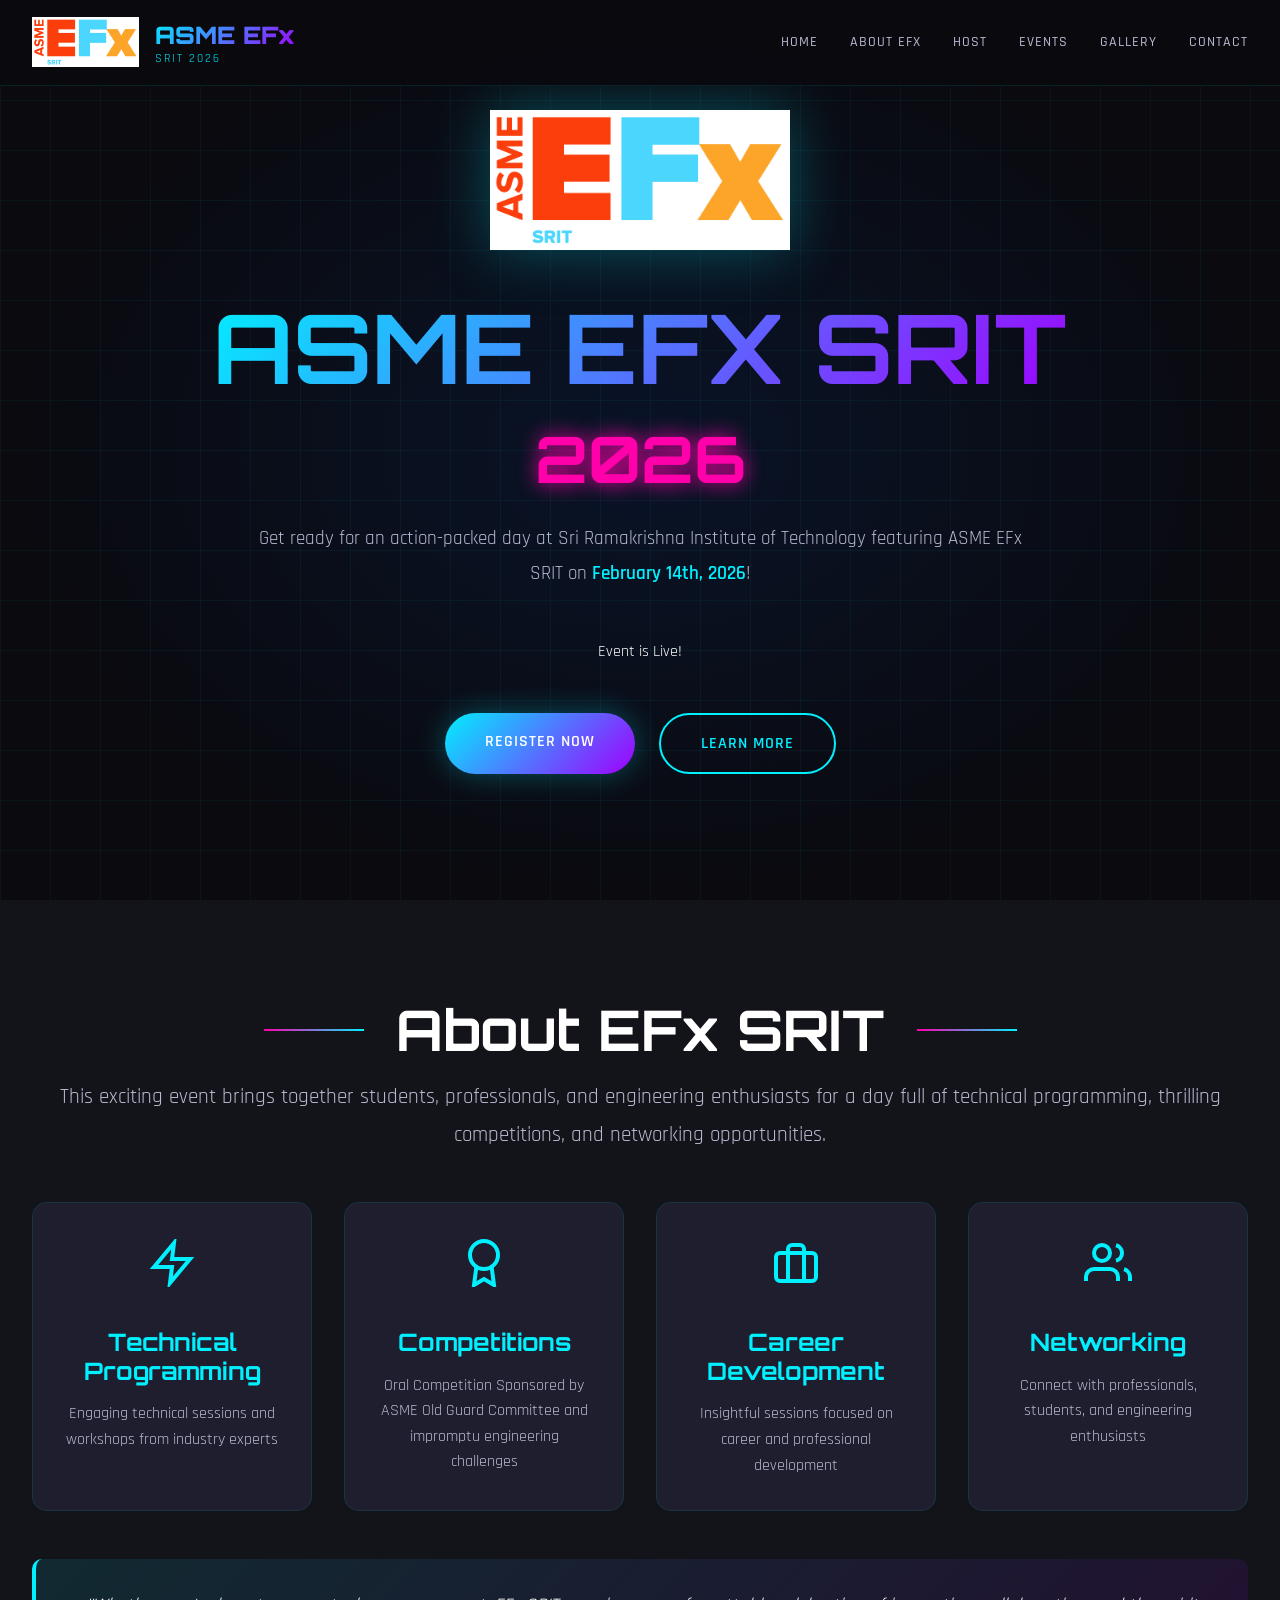
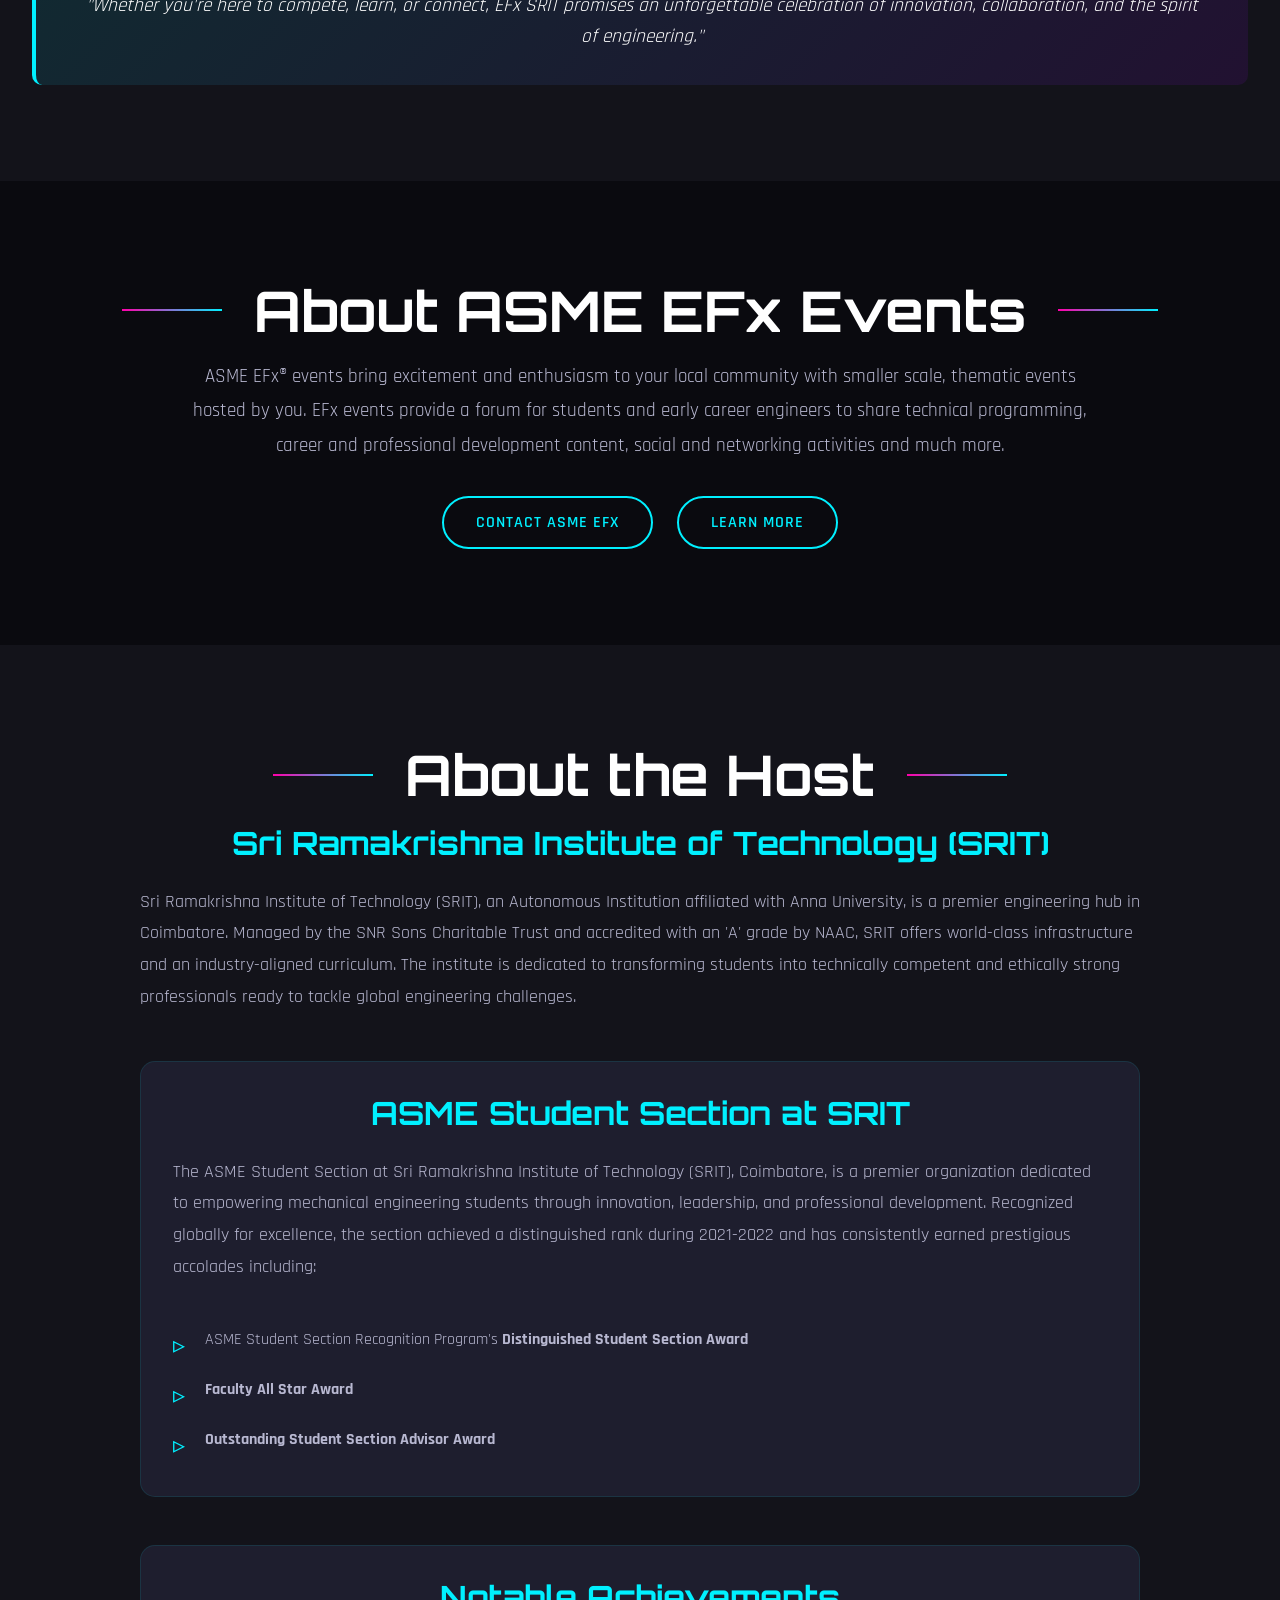
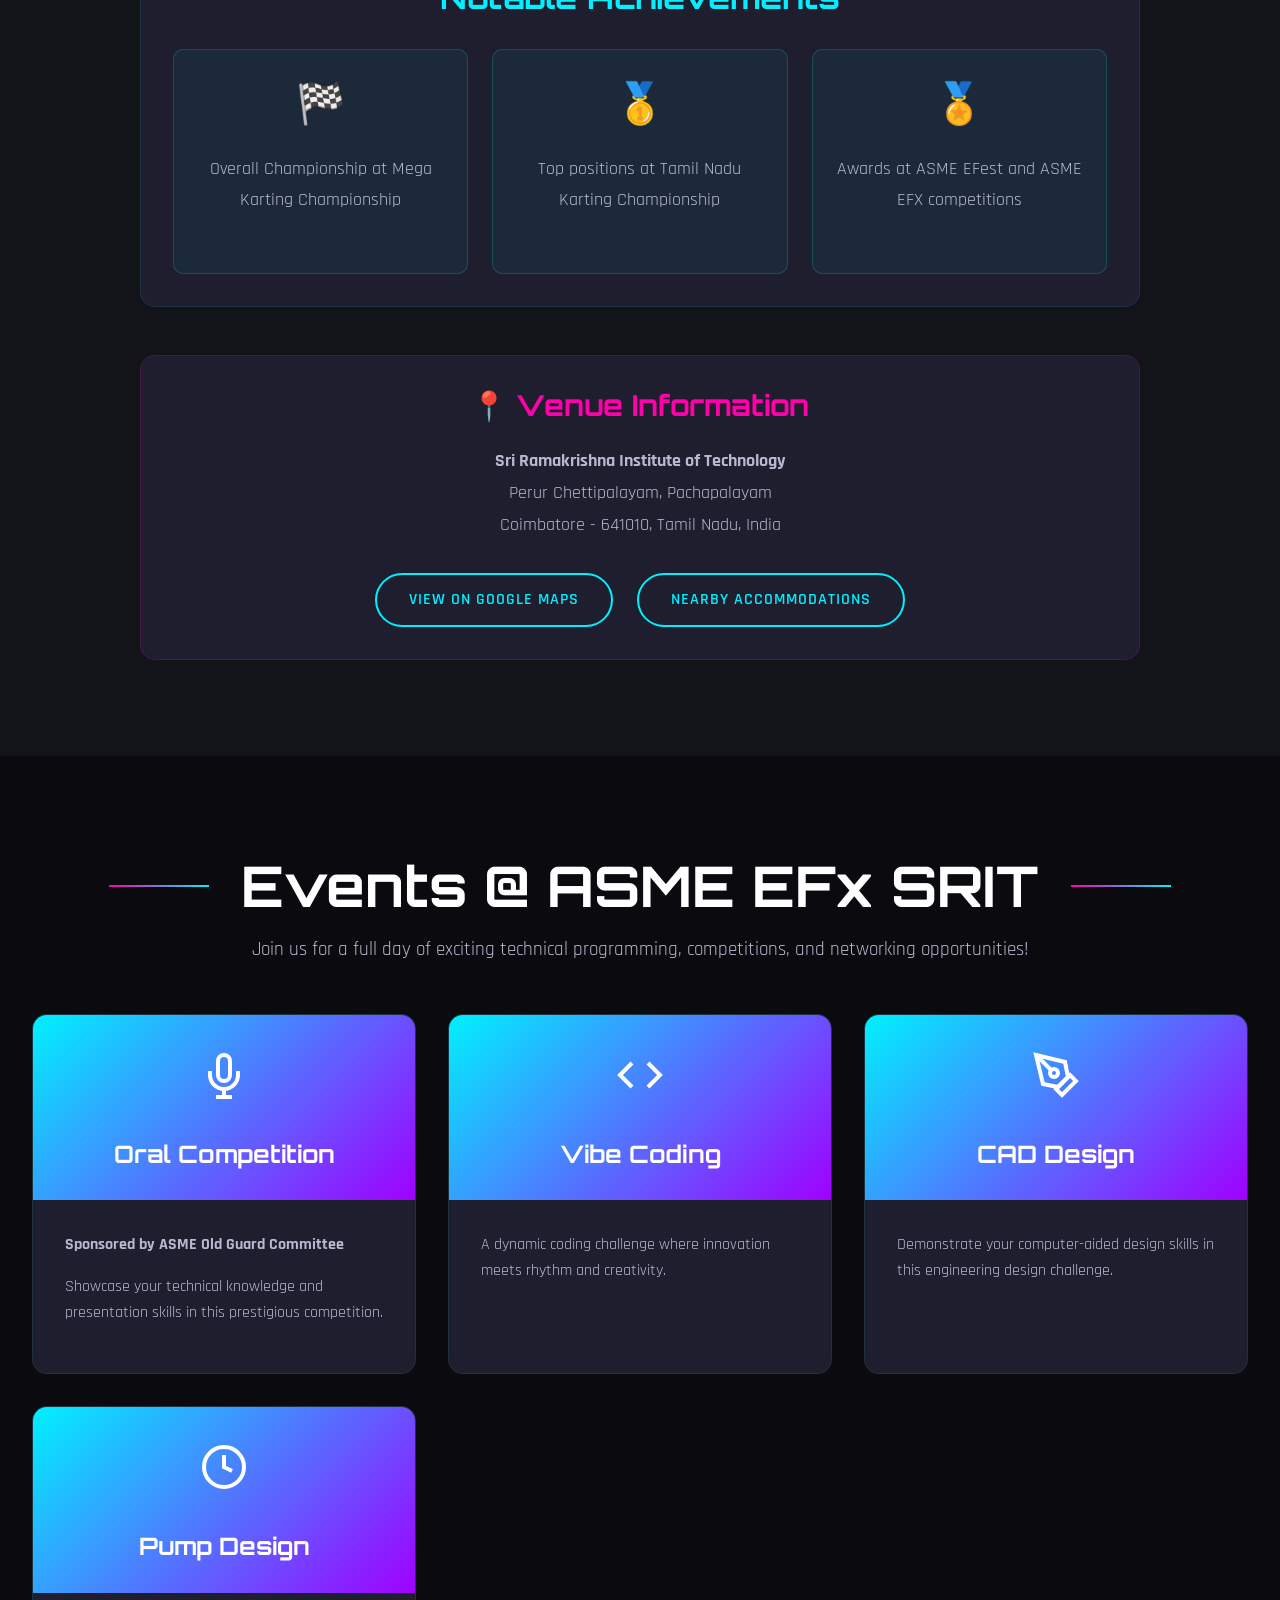
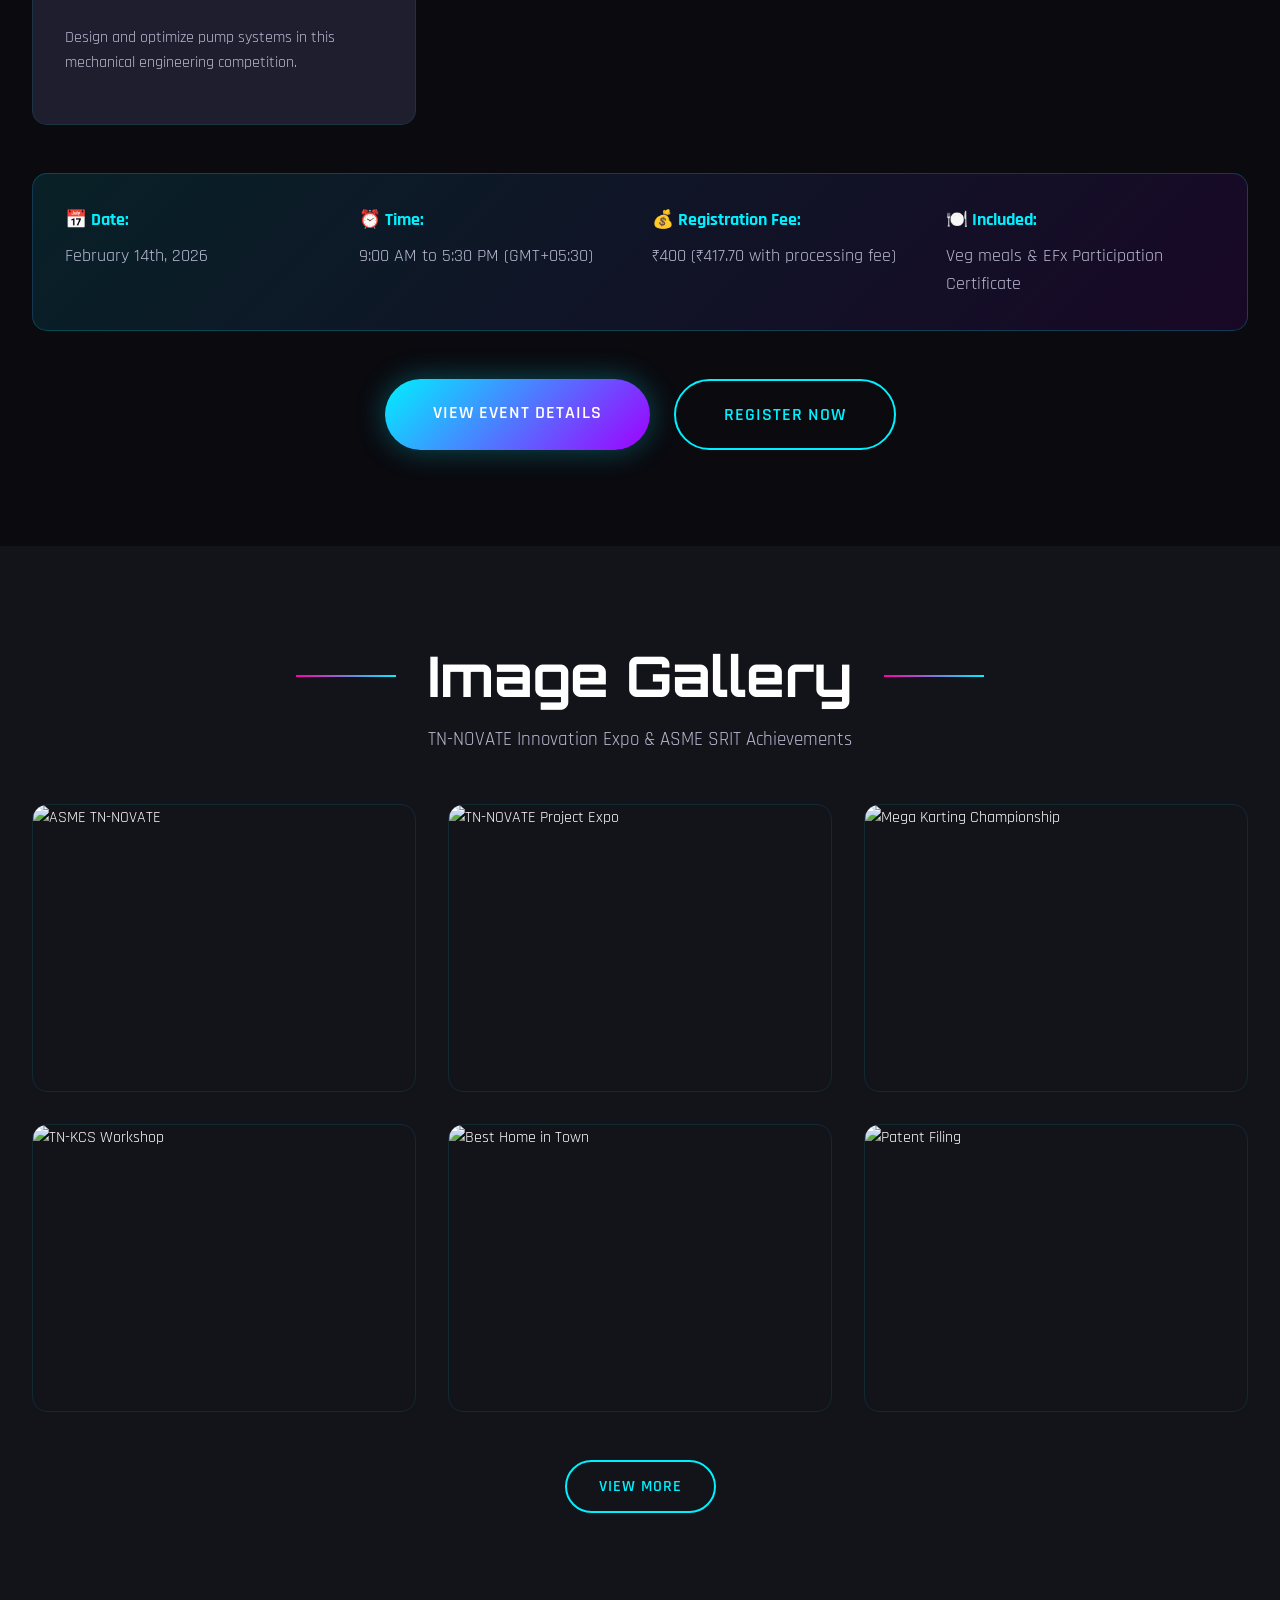
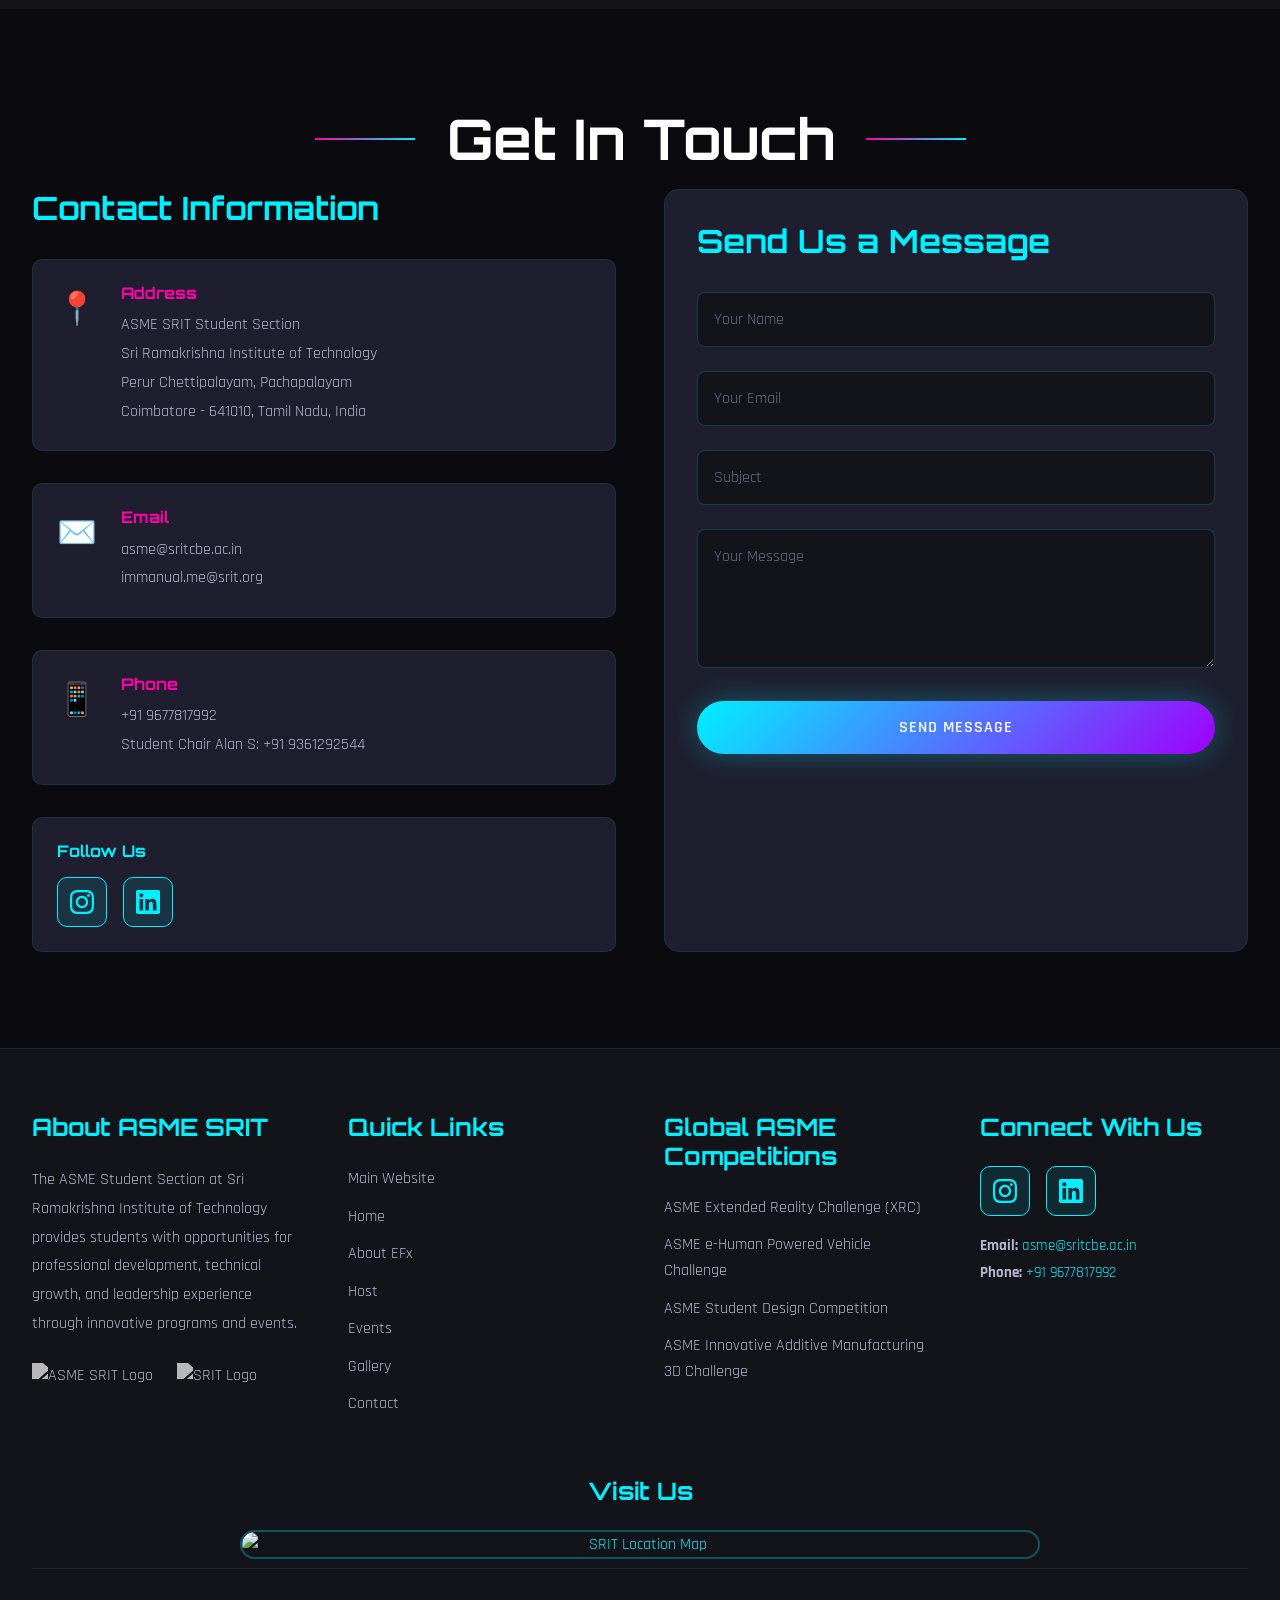
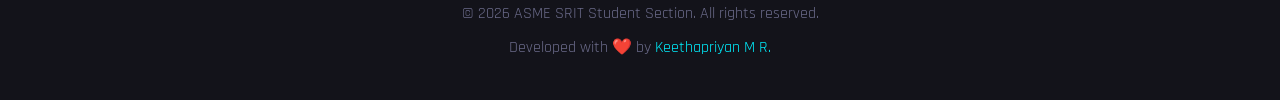
==== index.html @ 93e65607 "website for ASME EFx" ====
<!DOCTYPE html>
<html lang="en">
<head>
    <meta charset="UTF-8">
    <meta name="viewport" content="width=device-width, initial-scale=1.0">
    <title>ASME EFx SRIT 2026 | Engineering Excellence</title>
    <link rel="stylesheet" href="styles.css">
    <link rel="preconnect" href="https://fonts.googleapis.com">
    <link rel="preconnect" href="https://fonts.gstatic.com" crossorigin>
    <link href="https://fonts.googleapis.com/css2?family=Orbitron:wght@400;500;700;900&family=Rajdhani:wght@300;400;500;600;700&display=swap" rel="stylesheet">
</head>
<body>
    <!-- Navigation -->
    <nav class="navbar">
        <div class="container">
            <div class="nav-brand">
                <img src="Coloured_Artboard Cu-01.jpg" alt="ASME EFx SRIT Logo" class="nav-logo">
                <div class="nav-brand-text">
                    <span class="brand-text">ASME EFx</span>
                    <span class="brand-subtext">SRIT 2026</span>
                </div>
            </div>
            <ul class="nav-menu">
                <li><a href="#home" class="nav-link">Home</a></li>
                <li><a href="#about-efx" class="nav-link">About EFx</a></li>
                <li><a href="#about-host" class="nav-link">Host</a></li>
                <li><a href="#events" class="nav-link">Events</a></li>
                <li><a href="#gallery" class="nav-link">Gallery</a></li>
                <li><a href="#contact" class="nav-link">Contact</a></li>
            </ul>
            <div class="hamburger">
                <span></span>
                <span></span>
                <span></span>
            </div>
        </div>
    </nav>

    <!-- Hero Section -->
    <section id="home" class="hero">
        <div class="hero-grid"></div>
        <div class="container">
            <div class="hero-content">
                <div class="hero-logo">
                    <img src="Coloured_Artboard Cu-01.jpg" alt="ASME EFx SRIT Logo">
                </div>
                <h1 class="hero-title">
                    <span class="glitch" data-text="ASME EFx SRIT">ASME EFx SRIT</span>
                </h1>
                <h2 class="hero-subtitle">2026</h2>
                <p class="hero-description">
                    Get ready for an action-packed day at Sri Ramakrishna Institute of Technology featuring ASME EFx SRIT on <span class="highlight">February 14th, 2026</span>!
                </p>
                <div class="countdown" id="countdown">
                    <div class="countdown-item">
                        <span class="countdown-value" id="days">00</span>
                        <span class="countdown-label">DAYS</span>
                    </div>
                    <div class="countdown-item">
                        <span class="countdown-value" id="hours">00</span>
                        <span class="countdown-label">HRS</span>
                    </div>
                    <div class="countdown-item">
                        <span class="countdown-value" id="minutes">00</span>
                        <span class="countdown-label">MIN</span>
                    </div>
                    <div class="countdown-item">
                        <span class="countdown-value" id="seconds">00</span>
                        <span class="countdown-label">SEC</span>
                    </div>
                </div>
                <div class="hero-cta">
                    <a href="https://konfhub.com/efxsrit2026" target="_blank" class="btn btn-primary">Register Now</a>
                    <a href="#about-efx" class="btn btn-secondary">Learn More</a>
                </div>
            </div>
        </div>
    </section>

    <!-- About EFx SRIT Section -->
    <section id="about-efx" class="about-efx">
        <div class="container">
            <h2 class="section-title">
                <span class="title-line"></span>
                About EFx SRIT
                <span class="title-line"></span>
            </h2>
            <div class="about-content">
                <div class="about-text">
                    <p class="lead">
                        This exciting event brings together students, professionals, and engineering enthusiasts for a day full of technical programming, thrilling competitions, and networking opportunities.
                    </p>
                    <div class="features-grid">
                        <div class="feature-card">
                            <div class="feature-icon">
                                <svg width="48" height="48" viewBox="0 0 24 24" fill="none" stroke="currentColor" stroke-width="2">
                                    <polygon points="13 2 3 14 12 14 11 22 21 10 12 10 13 2"></polygon>
                                </svg>
                            </div>
                            <h3>Technical Programming</h3>
                            <p>Engaging technical sessions and workshops from industry experts</p>
                        </div>
                        <div class="feature-card">
                            <div class="feature-icon">
                                <svg width="48" height="48" viewBox="0 0 24 24" fill="none" stroke="currentColor" stroke-width="2">
                                    <circle cx="12" cy="8" r="7"></circle>
                                    <polyline points="8.21 13.89 7 23 12 20 17 23 15.79 13.88"></polyline>
                                </svg>
                            </div>
                            <h3>Competitions</h3>
                            <p>Oral Competition Sponsored by ASME Old Guard Committee and impromptu engineering challenges</p>
                        </div>
                        <div class="feature-card">
                            <div class="feature-icon">
                                <svg width="48" height="48" viewBox="0 0 24 24" fill="none" stroke="currentColor" stroke-width="2">
                                    <rect x="2" y="7" width="20" height="14" rx="2" ry="2"></rect>
                                    <path d="M16 21V5a2 2 0 0 0-2-2h-4a2 2 0 0 0-2 2v16"></path>
                                </svg>
                            </div>
                            <h3>Career Development</h3>
                            <p>Insightful sessions focused on career and professional development</p>
                        </div>
                        <div class="feature-card">
                            <div class="feature-icon">
                                <svg width="48" height="48" viewBox="0 0 24 24" fill="none" stroke="currentColor" stroke-width="2">
                                    <path d="M17 21v-2a4 4 0 0 0-4-4H5a4 4 0 0 0-4 4v2"></path>
                                    <circle cx="9" cy="7" r="4"></circle>
                                    <path d="M23 21v-2a4 4 0 0 0-3-3.87"></path>
                                    <path d="M16 3.13a4 4 0 0 1 0 7.75"></path>
                                </svg>
                            </div>
                            <h3>Networking</h3>
                            <p>Connect with professionals, students, and engineering enthusiasts</p>
                        </div>
                    </div>
                    <div class="about-quote">
                        <p>"Whether you're here to compete, learn, or connect, EFx SRIT promises an unforgettable celebration of innovation, collaboration, and the spirit of engineering."</p>
                    </div>
                </div>
            </div>
        </div>
    </section>

    <!-- About ASME EFx Events Section -->
    <section class="about-asme-efx">
        <div class="container">
            <h2 class="section-title">
                <span class="title-line"></span>
                About ASME EFx Events
                <span class="title-line"></span>
            </h2>
            <div class="asme-efx-content">
                <p>
                    ASME EFx® events bring excitement and enthusiasm to your local community with smaller scale, thematic events hosted by you. EFx events provide a forum for students and early career engineers to share technical programming, career and professional development content, social and networking activities and much more.
                </p>
                <div class="efx-links">
                    <a href="mailto:asmeefx@asme.org" class="btn btn-outline">Contact ASME EFx</a>
                    <a href="https://efests.asme.org/efx" target="_blank" class="btn btn-outline">Learn More</a>
                </div>
            </div>
        </div>
    </section>

    <!-- About the Host Section -->
    <section id="about-host" class="about-host">
        <div class="container">
            <h2 class="section-title">
                <span class="title-line"></span>
                About the Host
                <span class="title-line"></span>
            </h2>
            <div class="host-content">
                <div class="host-main">
                    <h3>Sri Ramakrishna Institute of Technology (SRIT)</h3>
                    <p>
                        Sri Ramakrishna Institute of Technology (SRIT), an Autonomous Institution affiliated with Anna University, is a premier engineering hub in Coimbatore. Managed by the SNR Sons Charitable Trust and accredited with an 'A' grade by NAAC, SRIT offers world-class infrastructure and an industry-aligned curriculum. The institute is dedicated to transforming students into technically competent and ethically strong professionals ready to tackle global engineering challenges.
                    </p>
                </div>
                
                <div class="host-subsection">
                    <h3>ASME Student Section at SRIT</h3>
                    <p>
                        The ASME Student Section at Sri Ramakrishna Institute of Technology (SRIT), Coimbatore, is a premier organization dedicated to empowering mechanical engineering students through innovation, leadership, and professional development. Recognized globally for excellence, the section achieved a distinguished rank during 2021-2022 and has consistently earned prestigious accolades including:
                    </p>
                    <ul class="achievement-list">
                        <li>ASME Student Section Recognition Program's <strong>Distinguished Student Section Award</strong></li>
                        <li><strong>Faculty All Star Award</strong></li>
                        <li><strong>Outstanding Student Section Advisor Award</strong></li>
                    </ul>
                </div>

                <div class="host-subsection">
                    <h3>Notable Achievements</h3>
                    <div class="achievements-grid">
                        <div class="achievement-item">
                            <span class="achievement-icon">🏁</span>
                            <p>Overall Championship at Mega Karting Championship</p>
                        </div>
                        <div class="achievement-item">
                            <span class="achievement-icon">🥇</span>
                            <p>Top positions at Tamil Nadu Karting Championship</p>
                        </div>
                        <div class="achievement-item">
                            <span class="achievement-icon">🏅</span>
                            <p>Awards at ASME EFest and ASME EFX competitions</p>
                        </div>
                    </div>
                </div>

                <div class="venue-info">
                    <h3>📍 Venue Information</h3>
                    <p class="venue-address">
                        <strong>Sri Ramakrishna Institute of Technology</strong><br>
                        Perur Chettipalayam, Pachapalayam<br>
                        Coimbatore - 641010, Tamil Nadu, India
                    </p>
                    <div class="venue-links">
                        <a href="https://maps.app.goo.gl/AkUYFy656n8J9fLr7" target="_blank" class="btn btn-outline">View on Google Maps</a>
                        <a href="https://drive.google.com/file/d/1oJS3zjxfpX5Lno0IDLBs-8ElykGMUQNR/view?usp=sharing" target="_blank" class="btn btn-outline">Nearby Accommodations</a>
                    </div>
                </div>
            </div>
        </div>
    </section>

    <!-- Events Section -->
    <section id="events" class="events">
        <div class="container">
            <h2 class="section-title">
                <span class="title-line"></span>
                Events @ ASME EFx SRIT
                <span class="title-line"></span>
            </h2>
            <p class="section-description">Join us for a full day of exciting technical programming, competitions, and networking opportunities!</p>
            
            <div class="events-grid">
                <!-- Event 1 -->
                <div class="event-card" onclick="window.location.href='event-details.html#oral-competition'">
                    <div class="event-header">
                        <div class="event-icon">
                            <svg width="48" height="48" viewBox="0 0 24 24" fill="none" stroke="currentColor" stroke-width="2">
                                <path d="M12 2a3 3 0 0 0-3 3v7a3 3 0 0 0 6 0V5a3 3 0 0 0-3-3z"></path>
                                <path d="M19 10v2a7 7 0 0 1-14 0v-2"></path>
                                <line x1="12" y1="19" x2="12" y2="23"></line>
                                <line x1="8" y1="23" x2="16" y2="23"></line>
                            </svg>
                        </div>
                        <h3>Oral Competition</h3>
                    </div>
                    <div class="event-body">
                        <p><strong>Sponsored by ASME Old Guard Committee</strong></p>
                        <p>Showcase your technical knowledge and presentation skills in this prestigious competition.</p>
                    </div>
                </div>

                <!-- Event 2 -->
                <div class="event-card" onclick="window.location.href='event-details.html#vibe-coding'">
                    <div class="event-header">
                        <div class="event-icon">
                            <svg width="48" height="48" viewBox="0 0 24 24" fill="none" stroke="currentColor" stroke-width="2">
                                <polyline points="16 18 22 12 16 6"></polyline>
                                <polyline points="8 6 2 12 8 18"></polyline>
                            </svg>
                        </div>
                        <h3>Vibe Coding</h3>
                    </div>
                    <div class="event-body">
                        <p>A dynamic coding challenge where innovation meets rhythm and creativity.</p>
                    </div>
                </div>

                <!-- Event 3 -->
                <div class="event-card" onclick="window.location.href='event-details.html#cad-design'">
                    <div class="event-header">
                        <div class="event-icon">
                            <svg width="48" height="48" viewBox="0 0 24 24" fill="none" stroke="currentColor" stroke-width="2">
                                <path d="M12 19l7-7 3 3-7 7-3-3z"></path>
                                <path d="M18 13l-1.5-7.5L2 2l3.5 14.5L13 18l5-5z"></path>
                                <path d="M2 2l7.586 7.586"></path>
                                <circle cx="11" cy="11" r="2"></circle>
                            </svg>
                        </div>
                        <h3>CAD Design</h3>
                    </div>
                    <div class="event-body">
                        <p>Demonstrate your computer-aided design skills in this engineering design challenge.</p>
                    </div>
                </div>

                <!-- Event 4 -->
                <div class="event-card" onclick="window.location.href='event-details.html#pump-design'">
                    <div class="event-header">
                        <div class="event-icon">
                            <svg width="48" height="48" viewBox="0 0 24 24" fill="none" stroke="currentColor" stroke-width="2">
                                <circle cx="12" cy="12" r="10"></circle>
                                <polyline points="12 6 12 12 16 14"></polyline>
                            </svg>
                        </div>
                        <h3>Pump Design</h3>
                    </div>
                    <div class="event-body">
                        <p>Design and optimize pump systems in this mechanical engineering competition.</p>
                    </div>
                </div>
            </div>

            <div class="event-info-box">
                <div class="info-item">
                    <strong>📅 Date:</strong> February 14th, 2026
                </div>
                <div class="info-item">
                    <strong>⏰ Time:</strong> 9:00 AM to 5:30 PM (GMT+05:30)
                </div>
                <div class="info-item">
                    <strong>💰 Registration Fee:</strong> ₹400 (₹417.70 with processing fee)
                </div>
                <div class="info-item">
                    <strong>🍽️ Included:</strong> Veg meals & EFx Participation Certificate
                </div>
            </div>

            <div class="event-cta">
                <a href="event-details.html" class="btn btn-primary btn-large">View Event Details</a>
                <a href="https://konfhub.com/efxsrit2026" target="_blank" class="btn btn-outline btn-large">Register Now</a>
            </div>
        </div>
    </section>

    <!-- Gallery Section -->
    <section id="gallery" class="gallery">
        <div class="container">
            <h2 class="section-title">
                <span class="title-line"></span>
                Image Gallery
                <span class="title-line"></span>
            </h2>
            <p class="section-description">TN-NOVATE Innovation Expo & ASME SRIT Achievements</p>
            
            <div class="gallery-grid">
                <div class="gallery-item">
                    <img src="https://www.asmesrit.org/assets/tnnovate.jpg" alt="ASME TN-NOVATE" loading="lazy">
                    <div class="gallery-overlay">
                        <div class="gallery-text">
                            <h3>ASME TN-NOVATE</h3>
                            <p>SDG Based Innovation Project Expo</p>
                        </div>
                    </div>
                </div>
                
                <div class="gallery-item">
                    <img src="https://www.asmesrit.org/assets/tnnovate1.jpg" alt="TN-NOVATE Project Expo" loading="lazy">
                    <div class="gallery-overlay">
                        <div class="gallery-text">
                            <h3>TN-NOVATE Expo</h3>
                            <p>Innovation meets Excellence</p>
                        </div>
                    </div>
                </div>
                
                <div class="gallery-item">
                    <img src="https://www.asmesrit.org/assets/achievements/kartingchamp.png" alt="Mega Karting Championship" loading="lazy">
                    <div class="gallery-overlay">
                        <div class="gallery-text">
                            <h3>Mega ATV Challenge</h3>
                            <p>Kart & ATV Championship</p>
                        </div>
                    </div>
                </div>
                
                <div class="gallery-item">
                    <img src="https://www.asmesrit.org/assets/achievements/tnkcs2feb.png" alt="TN-KCS Workshop" loading="lazy">
                    <div class="gallery-overlay">
                        <div class="gallery-text">
                            <h3>TN Karting Championship</h3>
                            <p>Kart Racing Contest</p>
                        </div>
                    </div>
                </div>
                
                <div class="gallery-item">
                    <img src="https://www.asmesrit.org/assets/achievements/2025besthome.jpeg" alt="Best Home in Town" loading="lazy">
                    <div class="gallery-overlay">
                        <div class="gallery-text">
                            <h3>Best Home in Town</h3>
                            <p>Senior Citizens Home Visit</p>
                        </div>
                    </div>
                </div>
                
                <div class="gallery-item">
                    <img src="https://www.asmesrit.org/assets/achievements/2024patentfiling.png" alt="Patent Filing" loading="lazy">
                    <div class="gallery-overlay">
                        <div class="gallery-text">
                            <h3>Patent Filing</h3>
                            <p>Awareness on Patent Filing</p>
                        </div>
                    </div>
                </div>
            </div>
            
            <div class="gallery-cta">
                <a href="https://www.asmesrit.org/index.html#gallery" target="_blank" class="btn btn-outline">View More</a>
            </div>
        </div>
    </section>

    <!-- Contact Section -->
    <section id="contact" class="contact">
        <div class="container">
            <h2 class="section-title">
                <span class="title-line"></span>
                Get In Touch
                <span class="title-line"></span>
            </h2>
            
            <div class="contact-grid">
                <div class="contact-info">
                    <h3>Contact Information</h3>
                    
                    <div class="contact-item">
                        <div class="contact-icon">📍</div>
                        <div class="contact-details">
                            <h4>Address</h4>
                            <p>ASME SRIT Student Section<br>
                            Sri Ramakrishna Institute of Technology<br>
                            Perur Chettipalayam, Pachapalayam<br>
                            Coimbatore - 641010, Tamil Nadu, India</p>
                        </div>
                    </div>
                    
                    <div class="contact-item">
                        <div class="contact-icon">✉️</div>
                        <div class="contact-details">
                            <h4>Email</h4>
                            <p><a href="mailto:asme@sritcbe.ac.in">asme@sritcbe.ac.in</a></p>
                            <p><a href="mailto:immanual.me@srit.org">immanual.me@srit.org</a></p>
                        </div>
                    </div>
                    
                    <div class="contact-item">
                        <div class="contact-icon">📱</div>
                        <div class="contact-details">
                            <h4>Phone</h4>
                            <p><a href="tel:+919677817992">+91 9677817992</a></p>
                            <p>Student Chair Alan S: <a href="tel:+919361292544">+91 9361292544</a></p>
                        </div>
                    </div>
                    
                    <div class="social-links">
                        <h4>Follow Us</h4>
                        <div class="social-icons">
                            <a href="https://www.instagram.com/asme_srit/" target="_blank" class="social-link">
                                <svg width="24" height="24" fill="currentColor" viewBox="0 0 24 24">
                                    <path d="M12 2.163c3.204 0 3.584.012 4.85.07 3.252.148 4.771 1.691 4.919 4.919.058 1.265.069 1.645.069 4.849 0 3.205-.012 3.584-.069 4.849-.149 3.225-1.664 4.771-4.919 4.919-1.266.058-1.644.07-4.85.07-3.204 0-3.584-.012-4.849-.07-3.26-.149-4.771-1.699-4.919-4.92-.058-1.265-.07-1.644-.07-4.849 0-3.204.013-3.583.07-4.849.149-3.227 1.664-4.771 4.919-4.919 1.266-.057 1.645-.069 4.849-.069zm0-2.163c-3.259 0-3.667.014-4.947.072-4.358.2-6.78 2.618-6.98 6.98-.059 1.281-.073 1.689-.073 4.948 0 3.259.014 3.668.072 4.948.2 4.358 2.618 6.78 6.98 6.98 1.281.058 1.689.072 4.948.072 3.259 0 3.668-.014 4.948-.072 4.354-.2 6.782-2.618 6.979-6.98.059-1.28.073-1.689.073-4.948 0-3.259-.014-3.667-.072-4.947-.196-4.354-2.617-6.78-6.979-6.98-1.281-.059-1.69-.073-4.949-.073zm0 5.838c-3.403 0-6.162 2.759-6.162 6.162s2.759 6.163 6.162 6.163 6.162-2.759 6.162-6.163c0-3.403-2.759-6.162-6.162-6.162zm0 10.162c-2.209 0-4-1.79-4-4 0-2.209 1.791-4 4-4s4 1.791 4 4c0 2.21-1.791 4-4 4zm6.406-11.845c-.796 0-1.441.645-1.441 1.44s.645 1.44 1.441 1.44c.795 0 1.439-.645 1.439-1.44s-.644-1.44-1.439-1.44z"/>
                                </svg>
                            </a>
                            <a href="https://www.linkedin.com/company/asme-srit/" target="_blank" class="social-link">
                                <svg width="24" height="24" fill="currentColor" viewBox="0 0 24 24">
                                    <path d="M20.447 20.452h-3.554v-5.569c0-1.328-.027-3.037-1.852-3.037-1.853 0-2.136 1.445-2.136 2.939v5.667H9.351V9h3.414v1.561h.046c.477-.9 1.637-1.85 3.37-1.85 3.601 0 4.267 2.37 4.267 5.455v6.286zM5.337 7.433c-1.144 0-2.063-.926-2.063-2.065 0-1.138.92-2.063 2.063-2.063 1.14 0 2.064.925 2.064 2.063 0 1.139-.925 2.065-2.064 2.065zm1.782 13.019H3.555V9h3.564v11.452zM22.225 0H1.771C.792 0 0 .774 0 1.729v20.542C0 23.227.792 24 1.771 24h20.451C23.2 24 24 23.227 24 22.271V1.729C24 .774 23.2 0 22.222 0h.003z"/>
                                </svg>
                            </a>
                        </div>
                    </div>
                </div>
                
                <div class="contact-form">
                    <h3>Send Us a Message</h3>
                    <form id="contactForm">
                        <div class="form-group">
                            <input type="text" name="name" placeholder="Your Name" required>
                        </div>
                        <div class="form-group">
                            <input type="email" name="email" placeholder="Your Email" required>
                        </div>
                        <div class="form-group">
                            <input type="text" name="subject" placeholder="Subject" required>
                        </div>
                        <div class="form-group">
                            <textarea name="message" rows="5" placeholder="Your Message" required></textarea>
                        </div>
                        <button type="submit" class="btn btn-primary">Send Message</button>
                    </form>
                </div>
            </div>
        </div>
    </section>

    <!-- Footer -->
    <footer class="footer">
        <div class="container">
            <div class="footer-grid">
                <div class="footer-col">
                    <h3>About ASME SRIT</h3>
                    <p>The ASME Student Section at Sri Ramakrishna Institute of Technology provides students with opportunities for professional development, technical growth, and leadership experience through innovative programs and events.</p>
                    <div class="footer-logos">
                        <img src="https://www.asmesrit.org/assets/asme-srit.png" alt="ASME SRIT Logo" class="footer-logo">
                        <img src="https://www.asmesrit.org/assets/SRIT%20-%20New%20Logo%20File.png" alt="SRIT Logo" class="footer-logo">
                    </div>
                </div>
                
                <div class="footer-col">
                    <h3>Quick Links</h3>
                    <ul class="footer-links">
                        <li><a href="https://www.asmesrit.org/index.html">Main Website</a></li>
                        <li><a href="#home">Home</a></li>
                        <li><a href="#about-efx">About EFx</a></li>
                        <li><a href="#about-host">Host</a></li>
                        <li><a href="#events">Events</a></li>
                        <li><a href="#gallery">Gallery</a></li>
                        <li><a href="#contact">Contact</a></li>
                    </ul>
                </div>
                
                <div class="footer-col">
                    <h3>Global ASME Competitions</h3>
                    <ul class="footer-links">
                        <li><a href="https://efests.asme.org/competitions/asme-extended-reality-challenge">ASME Extended Reality Challenge (XRC)</a></li>
                        <li><a href="https://efests.asme.org/competitions/human-powered-vehicle-challenge-(hpvc)">ASME e-Human Powered Vehicle Challenge</a></li>
                        <li><a href="https://efests.asme.org/competitions/student-design-competition-(sdc)">ASME Student Design Competition</a></li>
                        <li><a href="https://efests.asme.org/competitions/asme-innovative-additive-manufacturing-3d-challeng">ASME Innovative Additive Manufacturing 3D Challenge</a></li>
                    </ul>
                </div>
                
                <div class="footer-col">
                    <h3>Connect With Us</h3>
                    <div class="footer-social">
                        <a href="https://www.instagram.com/asme_srit/" target="_blank" class="social-link">
                            <svg width="24" height="24" fill="currentColor" viewBox="0 0 24 24">
                                <path d="M12 2.163c3.204 0 3.584.012 4.85.07 3.252.148 4.771 1.691 4.919 4.919.058 1.265.069 1.645.069 4.849 0 3.205-.012 3.584-.069 4.849-.149 3.225-1.664 4.771-4.919 4.919-1.266.058-1.644.07-4.85.07-3.204 0-3.584-.012-4.849-.07-3.26-.149-4.771-1.699-4.919-4.92-.058-1.265-.07-1.644-.07-4.849 0-3.204.013-3.583.07-4.849.149-3.227 1.664-4.771 4.919-4.919 1.266-.057 1.645-.069 4.849-.069zm0-2.163c-3.259 0-3.667.014-4.947.072-4.358.2-6.78 2.618-6.98 6.98-.059 1.281-.073 1.689-.073 4.948 0 3.259.014 3.668.072 4.948.2 4.358 2.618 6.78 6.98 6.98 1.281.058 1.689.072 4.948.072 3.259 0 3.668-.014 4.948-.072 4.354-.2 6.782-2.618 6.979-6.98.059-1.28.073-1.689.073-4.948 0-3.259-.014-3.667-.072-4.947-.196-4.354-2.617-6.78-6.979-6.98-1.281-.059-1.69-.073-4.949-.073zm0 5.838c-3.403 0-6.162 2.759-6.162 6.162s2.759 6.163 6.162 6.163 6.162-2.759 6.162-6.163c0-3.403-2.759-6.162-6.162-6.162zm0 10.162c-2.209 0-4-1.79-4-4 0-2.209 1.791-4 4-4s4 1.791 4 4c0 2.21-1.791 4-4 4zm6.406-11.845c-.796 0-1.441.645-1.441 1.44s.645 1.44 1.441 1.44c.795 0 1.439-.645 1.439-1.44s-.644-1.44-1.439-1.44z"/>
                            </svg>
                        </a>
                        <a href="https://www.linkedin.com/company/asme-srit/" target="_blank" class="social-link">
                            <svg width="24" height="24" fill="currentColor" viewBox="0 0 24 24">
                                <path d="M20.447 20.452h-3.554v-5.569c0-1.328-.027-3.037-1.852-3.037-1.853 0-2.136 1.445-2.136 2.939v5.667H9.351V9h3.414v1.561h.046c.477-.9 1.637-1.85 3.37-1.85 3.601 0 4.267 2.37 4.267 5.455v6.286zM5.337 7.433c-1.144 0-2.063-.926-2.063-2.065 0-1.138.92-2.063 2.063-2.063 1.14 0 2.064.925 2.064 2.063 0 1.139-.925 2.065-2.064 2.065zm1.782 13.019H3.555V9h3.564v11.452zM22.225 0H1.771C.792 0 0 .774 0 1.729v20.542C0 23.227.792 24 1.771 24h20.451C23.2 24 24 23.227 24 22.271V1.729C24 .774 23.2 0 22.222 0h.003z"/>
                            </svg>
                        </a>
                    </div>
                    <p class="footer-contact-info">
                        <strong>Email:</strong> <a href="mailto:asme@sritcbe.ac.in">asme@sritcbe.ac.in</a><br>
                        <strong>Phone:</strong> <a href="tel:+919677817992">+91 9677817992</a>
                    </p>
                </div>
            </div>
            
            <div class="footer-map">
                <h3>Visit Us</h3>
                <a href="https://maps.app.goo.gl/AkUYFy656n8J9fLr7" target="_blank" class="map-link">
                    <img src="map.jpg" alt="SRIT Location Map" class="footer-map-image">
                    <div class="map-overlay">
                        <span>📍 Click to Open in Google Maps</span>
                    </div>
                </a>
            </div>
            
            <div class="footer-bottom">
                <p>&copy; 2026 ASME SRIT Student Section. All rights reserved.</p>
                <p>Developed with ❤️ by <a href="https://www.linkedin.com/in/keethapriyan2007/" target="_blank">Keethapriyan M R.</a></p>
            </div>
        </div>
    </footer>

    <script src="script.js"></script>
</body>
</html>
---- styles.css ----
/* ========================================
   ASME EFx SRIT 2026 - Dark Mode Styles
   High-Tech Design with Neon Accents
   ======================================== */

/* CSS Variables */
:root {
    /* Dark Mode Colors */
    --bg-primary: #0a0a0f;
    --bg-secondary: #13131a;
    --bg-tertiary: #1a1a24;
    --bg-card: #1e1e2e;
    
    /* Neon Accent Colors */
    --neon-cyan: #00f0ff;
    --neon-magenta: #ff00aa;
    --neon-purple: #a000ff;
    --neon-blue: #0066ff;
    --neon-green: #00ff88;
    
    /* Text Colors */
    --text-primary: #ffffff;
    --text-secondary: #b8b8d1;
    --text-muted: #6b6b8a;
    
    /* Gradient */
    --gradient-primary: linear-gradient(135deg, var(--neon-cyan) 0%, var(--neon-purple) 100%);
    --gradient-accent: linear-gradient(90deg, var(--neon-magenta), var(--neon-cyan));
    
    /* Spacing */
    --spacing-xs: 0.5rem;
    --spacing-sm: 1rem;
    --spacing-md: 2rem;
    --spacing-lg: 4rem;
    --spacing-xl: 6rem;
    
    /* Typography */
    --font-primary: 'Rajdhani', sans-serif;
    --font-heading: 'Orbitron', sans-serif;
    
    /* Transitions */
    --transition-fast: 0.2s ease;
    --transition-base: 0.3s ease;
    --transition-slow: 0.5s ease;
}

/* Reset & Base Styles */
* {
    margin: 0;
    padding: 0;
    box-sizing: border-box;
}

html {
    scroll-behavior: smooth;
}

body {
    font-family: var(--font-primary);
    background-color: var(--bg-primary);
    color: var(--text-primary);
    line-height: 1.6;
    overflow-x: hidden;
}

.container {
    max-width: 1400px;
    margin: 0 auto;
    padding: 0 2rem;
}

/* Typography */
h1, h2, h3, h4, h5, h6 {
    font-family: var(--font-heading);
    font-weight: 700;
    line-height: 1.2;
}

a {
    color: var(--neon-cyan);
    text-decoration: none;
    transition: var(--transition-base);
}

a:hover {
    color: var(--neon-magenta);
}

/* ========================================
   NAVIGATION
   ======================================== */
.navbar {
    position: fixed;
    top: 0;
    width: 100%;
    background: rgba(10, 10, 15, 0.95);
    backdrop-filter: blur(10px);
    border-bottom: 1px solid rgba(0, 240, 255, 0.1);
    z-index: 1000;
    padding: 1rem 0;
}

.navbar .container {
    display: flex;
    justify-content: space-between;
    align-items: center;
}

.nav-brand {
    display: flex;
    align-items: center;
    gap: 1rem;
}

.nav-logo {
    height: 50px;
    width: auto;
    object-fit: contain;
}

.nav-brand-text {
    display: flex;
    flex-direction: column;
}

.brand-text {
    font-family: var(--font-heading);
    font-size: 1.5rem;
    font-weight: 900;
    background: var(--gradient-primary);
    -webkit-background-clip: text;
    -webkit-text-fill-color: transparent;
    background-clip: text;
}

.brand-subtext {
    font-size: 0.75rem;
    color: var(--neon-cyan);
    letter-spacing: 2px;
    margin-top: -5px;
}

.nav-menu {
    display: flex;
    list-style: none;
    gap: 2rem;
}

.nav-link {
    color: var(--text-secondary);
    font-weight: 500;
    text-transform: uppercase;
    font-size: 0.9rem;
    letter-spacing: 1px;
    position: relative;
    transition: var(--transition-base);
}

.nav-link::after {
    content: '';
    position: absolute;
    bottom: -5px;
    left: 0;
    width: 0;
    height: 2px;
    background: var(--gradient-accent);
    transition: var(--transition-base);
}

.nav-link:hover {
    color: var(--neon-cyan);
}

.nav-link:hover::after {
    width: 100%;
}

.hamburger {
    display: none;
    flex-direction: column;
    gap: 5px;
    cursor: pointer;
}

.hamburger span {
    width: 25px;
    height: 3px;
    background: var(--neon-cyan);
    transition: var(--transition-base);
}

/* ========================================
   HERO SECTION
   ======================================== */
.hero {
    min-height: 100vh;
    display: flex;
    align-items: center;
    justify-content: center;
    position: relative;
    overflow: hidden;
    background: radial-gradient(ellipse at center, rgba(0, 102, 255, 0.1) 0%, var(--bg-primary) 70%);
    padding-top: 80px;
}

.hero-grid {
    position: absolute;
    top: 0;
    left: 0;
    width: 100%;
    height: 100%;
    background-image: 
        linear-gradient(rgba(0, 240, 255, 0.05) 1px, transparent 1px),
        linear-gradient(90deg, rgba(0, 240, 255, 0.05) 1px, transparent 1px);
    background-size: 50px 50px;
    animation: grid-move 20s linear infinite;
}

@keyframes grid-move {
    0% { transform: translateY(0); }
    100% { transform: translateY(50px); }
}

.hero-content {
    text-align: center;
    position: relative;
    z-index: 2;
}

.hero-logo {
    margin-bottom: 2rem;
    animation: float 3s ease-in-out infinite;
}

.hero-logo img {
    max-width: 300px;
    width: 100%;
    height: auto;
    filter: drop-shadow(0 0 30px rgba(0, 240, 255, 0.3));
}

@keyframes float {
    0%, 100% {
        transform: translateY(0px);
    }
    50% {
        transform: translateY(-20px);
    }
}

.hero-title {
    font-size: clamp(3rem, 8vw, 6rem);
    margin-bottom: 1rem;
    text-transform: uppercase;
}

.glitch {
    position: relative;
    background: var(--gradient-primary);
    -webkit-background-clip: text;
    -webkit-text-fill-color: transparent;
    background-clip: text;
    animation: glitch 3s infinite;
}

@keyframes glitch {
    0%, 90%, 100% {
        transform: translate(0);
    }
    92% {
        transform: translate(-2px, 2px);
    }
    94% {
        transform: translate(2px, -2px);
    }
    96% {
        transform: translate(-2px, -2px);
    }
    98% {
        transform: translate(2px, 2px);
    }
}

.hero-subtitle {
    font-size: clamp(2rem, 5vw, 4rem);
    color: var(--neon-magenta);
    text-shadow: 0 0 20px var(--neon-magenta);
    margin-bottom: 1.5rem;
}

.hero-description {
    font-size: 1.2rem;
    color: var(--text-secondary);
    max-width: 800px;
    margin: 0 auto 3rem;
    line-height: 1.8;
}

.highlight {
    color: var(--neon-cyan);
    font-weight: 600;
}

/* Countdown */
.countdown {
    display: flex;
    justify-content: center;
    gap: 2rem;
    margin-bottom: 3rem;
}

.countdown-item {
    display: flex;
    flex-direction: column;
    align-items: center;
    background: var(--bg-card);
    padding: 1.5rem 2rem;
    border-radius: 10px;
    border: 1px solid rgba(0, 240, 255, 0.2);
    box-shadow: 0 0 20px rgba(0, 240, 255, 0.1);
    min-width: 120px;
}

.countdown-value {
    font-size: 3rem;
    font-weight: 900;
    background: var(--gradient-primary);
    -webkit-background-clip: text;
    -webkit-text-fill-color: transparent;
    background-clip: text;
    font-family: var(--font-heading);
    min-width: 80px;
    text-align: center;
}

.countdown-label {
    font-size: 0.9rem;
    color: var(--text-muted);
    letter-spacing: 2px;
    margin-top: 0.5rem;
}

/* Hero CTA */
.hero-cta {
    display: flex;
    gap: 1.5rem;
    justify-content: center;
    flex-wrap: wrap;
}

/* ========================================
   BUTTONS
   ======================================== */
.btn {
    display: inline-block;
    padding: 1rem 2.5rem;
    border-radius: 50px;
    font-weight: 600;
    text-transform: uppercase;
    letter-spacing: 1px;
    cursor: pointer;
    transition: var(--transition-base);
    border: none;
    font-size: 1rem;
    font-family: var(--font-primary);
}

.btn-primary {
    background: var(--gradient-primary);
    color: var(--text-primary);
    box-shadow: 0 0 30px rgba(0, 240, 255, 0.3);
    position: relative;
    overflow: hidden;
}

.btn-primary::before {
    content: '';
    position: absolute;
    top: 0;
    left: -100%;
    width: 100%;
    height: 100%;
    background: linear-gradient(90deg, transparent, rgba(255, 255, 255, 0.2), transparent);
    transition: var(--transition-slow);
}

.btn-primary:hover::before {
    left: 100%;
}

.btn-primary:hover {
    transform: translateY(-3px);
    box-shadow: 0 0 40px rgba(0, 240, 255, 0.5);
}

.btn-secondary {
    background: transparent;
    color: var(--neon-cyan);
    border: 2px solid var(--neon-cyan);
}

.btn-secondary:hover {
    background: rgba(0, 240, 255, 0.1);
    transform: translateY(-3px);
    box-shadow: 0 0 20px rgba(0, 240, 255, 0.3);
}

.btn-outline {
    background: transparent;
    color: var(--neon-cyan);
    border: 2px solid var(--neon-cyan);
    padding: 0.75rem 2rem;
}

.btn-outline:hover {
    background: rgba(0, 240, 255, 0.1);
    transform: translateY(-2px);
}

.btn-large {
    padding: 1.2rem 3rem;
    font-size: 1.1rem;
}

/* ========================================
   SECTION STYLES
   ======================================== */
section {
    padding: var(--spacing-xl) 0;
    position: relative;
}

.section-title {
    font-size: clamp(2.5rem, 5vw, 3.5rem);
    text-align: center;
    margin-bottom: 1rem;
    color: var(--text-primary);
    display: flex;
    align-items: center;
    justify-content: center;
    gap: 2rem;
}

.title-line {
    width: 100px;
    height: 2px;
    background: var(--gradient-accent);
}

.section-description {
    text-align: center;
    font-size: 1.2rem;
    color: var(--text-secondary);
    max-width: 800px;
    margin: 0 auto 3rem;
}

/* ========================================
   ABOUT EFX SECTION
   ======================================== */
.about-efx {
    background: var(--bg-secondary);
}

.about-text .lead {
    font-size: 1.3rem;
    color: var(--text-secondary);
    text-align: center;
    margin-bottom: 3rem;
    line-height: 1.8;
}

.features-grid {
    display: grid;
    grid-template-columns: repeat(auto-fit, minmax(280px, 1fr));
    gap: 2rem;
    margin-bottom: 3rem;
}

.feature-card {
    background: var(--bg-card);
    padding: 2rem;
    border-radius: 15px;
    border: 1px solid rgba(0, 240, 255, 0.1);
    transition: var(--transition-base);
    text-align: center;
}

.feature-card:hover {
    border-color: var(--neon-cyan);
    transform: translateY(-5px);
    box-shadow: 0 10px 30px rgba(0, 240, 255, 0.2);
}

.feature-icon {
    font-size: 3rem;
    margin-bottom: 1rem;
    color: var(--neon-cyan);
}

.feature-icon svg {
    color: var(--neon-cyan);
}

.feature-card h3 {
    font-size: 1.5rem;
    margin-bottom: 1rem;
    color: var(--neon-cyan);
}

.feature-card p {
    color: var(--text-secondary);
    line-height: 1.6;
}

.about-quote {
    background: linear-gradient(135deg, rgba(0, 240, 255, 0.1), rgba(160, 0, 255, 0.1));
    padding: 2rem 3rem;
    border-left: 4px solid var(--neon-cyan);
    border-radius: 10px;
    margin-top: 3rem;
}

.about-quote p {
    font-size: 1.2rem;
    font-style: italic;
    color: var(--text-primary);
    text-align: center;
}

/* ========================================
   ABOUT ASME EFX EVENTS
   ======================================== */
.about-asme-efx {
    background: var(--bg-primary);
}

.asme-efx-content {
    max-width: 900px;
    margin: 0 auto;
    text-align: center;
}

.asme-efx-content p {
    font-size: 1.2rem;
    color: var(--text-secondary);
    line-height: 1.8;
    margin-bottom: 2rem;
}

.efx-links {
    display: flex;
    gap: 1.5rem;
    justify-content: center;
    flex-wrap: wrap;
}

/* ========================================
   ABOUT HOST SECTION
   ======================================== */
.about-host {
    background: var(--bg-secondary);
}

.host-content {
    max-width: 1000px;
    margin: 0 auto;
}

.host-main h3,
.host-subsection h3 {
    font-size: 2rem;
    color: var(--neon-cyan);
    margin-bottom: 1.5rem;
    text-align: center;
}

.host-main p,
.host-subsection p {
    font-size: 1.1rem;
    color: var(--text-secondary);
    line-height: 1.8;
    margin-bottom: 2rem;
}

.host-subsection {
    margin-top: 3rem;
    padding: 2rem;
    background: var(--bg-card);
    border-radius: 15px;
    border: 1px solid rgba(0, 240, 255, 0.1);
}

.achievement-list {
    list-style: none;
    margin-top: 1.5rem;
}

.achievement-list li {
    padding: 0.75rem 0;
    padding-left: 2rem;
    position: relative;
    color: var(--text-secondary);
}

.achievement-list li::before {
    content: '▹';
    position: absolute;
    left: 0;
    color: var(--neon-cyan);
    font-size: 1.5rem;
}

.achievements-grid {
    display: grid;
    grid-template-columns: repeat(auto-fit, minmax(250px, 1fr));
    gap: 1.5rem;
    margin-top: 2rem;
}

.achievement-item {
    background: rgba(0, 240, 255, 0.05);
    padding: 1.5rem;
    border-radius: 10px;
    border: 1px solid rgba(0, 240, 255, 0.2);
    text-align: center;
}

.achievement-icon {
    font-size: 2.5rem;
    display: block;
    margin-bottom: 1rem;
}

.venue-info {
    margin-top: 3rem;
    padding: 2rem;
    background: var(--bg-card);
    border-radius: 15px;
    border: 1px solid rgba(255, 0, 170, 0.2);
}

.venue-info h3 {
    font-size: 1.8rem;
    color: var(--neon-magenta);
    margin-bottom: 1.5rem;
    text-align: center;
}

.venue-address {
    font-size: 1.1rem;
    color: var(--text-secondary);
    line-height: 1.8;
    text-align: center;
    margin-bottom: 2rem;
}

.venue-links {
    display: flex;
    gap: 1.5rem;
    justify-content: center;
    flex-wrap: wrap;
}

/* ========================================
   EVENTS SECTION
   ======================================== */
.events {
    background: var(--bg-primary);
}

.events-grid {
    display: grid;
    grid-template-columns: repeat(auto-fit, minmax(300px, 1fr));
    gap: 2rem;
    margin-bottom: 3rem;
}

.event-card {
    background: var(--bg-card);
    border-radius: 15px;
    overflow: hidden;
    border: 1px solid rgba(0, 240, 255, 0.1);
    transition: var(--transition-base);
    cursor: pointer;
}

.event-card:hover {
    transform: translateY(-5px);
    border-color: var(--neon-cyan);
    box-shadow: 0 10px 40px rgba(0, 240, 255, 0.2);
}

.event-header {
    background: var(--gradient-primary);
    padding: 2rem;
    text-align: center;
}

.event-icon {
    font-size: 3rem;
    margin-bottom: 1rem;
    color: var(--text-primary);
}

.event-icon svg {
    color: var(--text-primary);
}

.event-header h3 {
    font-size: 1.5rem;
    color: var(--text-primary);
}

.event-body {
    padding: 2rem;
}

.event-body p {
    color: var(--text-secondary);
    margin-bottom: 1rem;
    line-height: 1.6;
}

.event-highlights {
    list-style: none;
    margin-top: 1.5rem;
}

.event-highlights li {
    padding: 0.5rem 0;
    padding-left: 1.5rem;
    position: relative;
    color: var(--text-secondary);
}

.event-highlights li::before {
    content: '▹';
    position: absolute;
    left: 0;
    color: var(--neon-cyan);
    font-size: 1.2rem;
}

.event-info-box {
    background: linear-gradient(135deg, rgba(0, 240, 255, 0.1), rgba(160, 0, 255, 0.1));
    padding: 2rem;
    border-radius: 15px;
    border: 1px solid rgba(0, 240, 255, 0.2);
    display: grid;
    grid-template-columns: repeat(auto-fit, minmax(250px, 1fr));
    gap: 1.5rem;
    margin-bottom: 3rem;
}

.info-item {
    color: var(--text-secondary);
    font-size: 1.1rem;
}

.info-item strong {
    color: var(--neon-cyan);
    display: block;
    margin-bottom: 0.5rem;
}

.event-cta {
    display: flex;
    gap: 1.5rem;
    justify-content: center;
    flex-wrap: wrap;
}

/* ========================================
   GALLERY SECTION
   ======================================== */
.gallery {
    background: var(--bg-secondary);
}

.gallery-grid {
    display: grid;
    grid-template-columns: repeat(3, 1fr);
    gap: 2rem;
    margin-bottom: 3rem;
}

.gallery-item {
    position: relative;
    border-radius: 15px;
    overflow: hidden;
    aspect-ratio: 4/3;
    cursor: pointer;
    border: 1px solid rgba(0, 240, 255, 0.1);
}

.gallery-item img {
    width: 100%;
    height: 100%;
    object-fit: cover;
    transition: var(--transition-slow);
}

.gallery-overlay {
    position: absolute;
    top: 0;
    left: 0;
    width: 100%;
    height: 100%;
    background: linear-gradient(to top, rgba(0, 0, 0, 0.9), transparent);
    display: flex;
    align-items: flex-end;
    opacity: 0;
    transition: var(--transition-base);
}

.gallery-item:hover .gallery-overlay {
    opacity: 1;
}

.gallery-item:hover img {
    transform: scale(1.1);
}

.gallery-text {
    padding: 2rem;
    width: 100%;
}

.gallery-text h3 {
    font-size: 1.3rem;
    color: var(--neon-cyan);
    margin-bottom: 0.5rem;
}

.gallery-text p {
    color: var(--text-secondary);
}

.gallery-cta {
    text-align: center;
}

/* ========================================
   CONTACT SECTION
   ======================================== */
.contact {
    background: var(--bg-primary);
}

.contact-grid {
    display: grid;
    grid-template-columns: repeat(auto-fit, minmax(400px, 1fr));
    gap: 3rem;
}

.contact-info h3,
.contact-form h3 {
    font-size: 2rem;
    color: var(--neon-cyan);
    margin-bottom: 2rem;
}

.contact-item {
    display: flex;
    gap: 1.5rem;
    margin-bottom: 2rem;
    padding: 1.5rem;
    background: var(--bg-card);
    border-radius: 10px;
    border: 1px solid rgba(0, 240, 255, 0.1);
}

.contact-icon {
    font-size: 2rem;
}

.contact-details h4 {
    color: var(--neon-magenta);
    margin-bottom: 0.5rem;
}

.contact-details p,
.contact-details a {
    color: var(--text-secondary);
    line-height: 1.8;
}

.contact-details a:hover {
    color: var(--neon-cyan);
}

.social-links {
    margin-top: 2rem;
    padding: 1.5rem;
    background: var(--bg-card);
    border-radius: 10px;
    border: 1px solid rgba(0, 240, 255, 0.1);
}

.social-links h4 {
    color: var(--neon-cyan);
    margin-bottom: 1rem;
}

.social-icons {
    display: flex;
    gap: 1rem;
}

.social-link {
    display: flex;
    align-items: center;
    justify-content: center;
    width: 50px;
    height: 50px;
    border-radius: 10px;
    background: rgba(0, 240, 255, 0.1);
    border: 1px solid var(--neon-cyan);
    transition: var(--transition-base);
}

.social-link:hover {
    background: var(--neon-cyan);
    transform: translateY(-3px);
    box-shadow: 0 5px 20px rgba(0, 240, 255, 0.3);
}

.social-link svg {
    width: 24px;
    height: 24px;
    fill: var(--neon-cyan);
    transition: var(--transition-base);
}

.social-link:hover svg {
    fill: var(--bg-primary);
}

/* Contact Form */
.contact-form {
    background: var(--bg-card);
    padding: 2rem;
    border-radius: 15px;
    border: 1px solid rgba(0, 240, 255, 0.1);
}

.form-group {
    margin-bottom: 1.5rem;
}

.form-group input,
.form-group textarea {
    width: 100%;
    padding: 1rem;
    background: var(--bg-secondary);
    border: 1px solid rgba(0, 240, 255, 0.2);
    border-radius: 8px;
    color: var(--text-primary);
    font-family: var(--font-primary);
    font-size: 1rem;
    transition: var(--transition-base);
}

.form-group input:focus,
.form-group textarea:focus {
    outline: none;
    border-color: var(--neon-cyan);
    box-shadow: 0 0 10px rgba(0, 240, 255, 0.2);
}

.form-group input::placeholder,
.form-group textarea::placeholder {
    color: var(--text-muted);
}

.contact-form .btn-primary {
    width: 100%;
}

/* ========================================
   FOOTER
   ======================================== */
.footer {
    background: var(--bg-secondary);
    padding: var(--spacing-lg) 0 2rem;
    border-top: 1px solid rgba(0, 240, 255, 0.1);
}

.footer-grid {
    display: grid;
    grid-template-columns: repeat(auto-fit, minmax(250px, 1fr));
    gap: 3rem;
    margin-bottom: 3rem;
}

.footer-col h3 {
    font-size: 1.5rem;
    color: var(--neon-cyan);
    margin-bottom: 1.5rem;
}

.footer-col p {
    color: var(--text-secondary);
    line-height: 1.8;
    margin-bottom: 1.5rem;
}

.footer-logos {
    display: flex;
    gap: 1.5rem;
    flex-wrap: wrap;
    margin-top: 1.5rem;
}

.footer-logo {
    height: 60px;
    width: auto;
    filter: brightness(0) invert(1);
    opacity: 0.7;
    transition: var(--transition-base);
}

.footer-logo:hover {
    opacity: 1;
}

.footer-links {
    list-style: none;
}

.footer-links li {
    margin-bottom: 0.75rem;
}

.footer-links a {
    color: var(--text-secondary);
    transition: var(--transition-base);
}

.footer-links a:hover {
    color: var(--neon-cyan);
    padding-left: 5px;
}

.footer-social {
    display: flex;
    gap: 1rem;
    margin-bottom: 1rem;
}

.footer-contact-info {
    font-size: 0.95rem;
    line-height: 2;
}

.footer-map {
    margin-top: 3rem;
    text-align: center;
}

.footer-map h3 {
    font-size: 1.5rem;
    color: var(--neon-cyan);
    margin-bottom: 1.5rem;
}

.map-link {
    display: inline-block;
    position: relative;
    border-radius: 15px;
    overflow: hidden;
    border: 2px solid rgba(0, 240, 255, 0.3);
    transition: var(--transition-base);
    max-width: 800px;
    width: 100%;
}

.footer-map-image {
    width: 100%;
    height: auto;
    display: block;
    transition: var(--transition-base);
}

.map-overlay {
    position: absolute;
    top: 0;
    left: 0;
    width: 100%;
    height: 100%;
    background: rgba(0, 0, 0, 0.6);
    display: flex;
    align-items: center;
    justify-content: center;
    opacity: 0;
    transition: var(--transition-base);
}

.map-overlay span {
    color: var(--neon-cyan);
    font-size: 1.3rem;
    font-weight: 600;
    text-shadow: 0 0 10px rgba(0, 240, 255, 0.8);
}

.map-link:hover {
    border-color: var(--neon-cyan);
    box-shadow: 0 0 30px rgba(0, 240, 255, 0.4);
    transform: translateY(-5px);
}

.map-link:hover .footer-map-image {
    transform: scale(1.05);
}

.map-link:hover .map-overlay {
    opacity: 1;
}

.footer-bottom {
    text-align: center;
    padding-top: 2rem;
    border-top: 1px solid rgba(0, 240, 255, 0.1);
    color: var(--text-muted);
}

.footer-bottom p {
    margin-bottom: 0.5rem;
}

/* ========================================
   RESPONSIVE DESIGN
   ======================================== */
@media (max-width: 768px) {
    .navbar .container {
        flex-wrap: wrap;
    }
    
    .nav-logo {
        height: 40px;
    }
    
    .hero-logo img {
        max-width: 200px;
    }
    
    .nav-menu {
        display: none;
        width: 100%;
        flex-direction: column;
        gap: 0;
        margin-top: 1rem;
    }
    
    .nav-menu.active {
        display: flex;
    }
    
    .nav-link {
        padding: 1rem 0;
        border-bottom: 1px solid rgba(0, 240, 255, 0.1);
    }
    
    .hamburger {
        display: flex;
    }
    
    .countdown {
        gap: 1rem;
    }
    
    .countdown-item {
        padding: 1rem 1.5rem;
    }
    
    .countdown-value {
        font-size: 2rem;
    }
    
    .section-title {
        font-size: 2rem;
        gap: 1rem;
    }
    
    .title-line {
        width: 50px;
    }
    
    .hero-cta,
    .event-cta,
    .efx-links,
    .venue-links {
        flex-direction: column;
        align-items: center;
    }
    
    .btn {
        width: 100%;
        max-width: 300px;
        text-align: center;
    }
    
    .gallery-grid {
        grid-template-columns: repeat(2, 1fr);
        gap: 1.5rem;
    }
    
    .contact-grid {
        grid-template-columns: 1fr;
    }
    
    .footer-grid {
        grid-template-columns: 1fr;
        gap: 2rem;
    }
}

@media (max-width: 480px) {
    .container {
        padding: 0 1rem;
    }
    
    .hero-title {
        font-size: 2.5rem;
    }
    
    .hero-subtitle {
        font-size: 1.5rem;
    }
    
    .countdown {
        grid-template-columns: repeat(2, 1fr);
    }
    
    .features-grid,
    .events-grid {
        grid-template-columns: 1fr;
    }
    
    .gallery-grid {
        grid-template-columns: 1fr;
        gap: 1rem;
    }
    }
}

/* ========================================
   UTILITY CLASSES
   ======================================== */
.text-center {
    text-align: center;
}

.text-gradient {
    background: var(--gradient-primary);
    -webkit-background-clip: text;
    -webkit-text-fill-color: transparent;
    background-clip: text;
}

.glow {
    box-shadow: 0 0 20px rgba(0, 240, 255, 0.3);
}

/* Smooth Scrollbar */
::-webkit-scrollbar {
    width: 10px;
}

::-webkit-scrollbar-track {
    background: var(--bg-primary);
}

::-webkit-scrollbar-thumb {
    background: var(--gradient-primary);
    border-radius: 5px;
}

::-webkit-scrollbar-thumb:hover {
    background: var(--neon-cyan);
}

/* Selection */
::selection {
    background: var(--neon-cyan);
    color: var(--bg-primary);
}

::-moz-selection {
    background: var(--neon-cyan);
    color: var(--bg-primary);
}
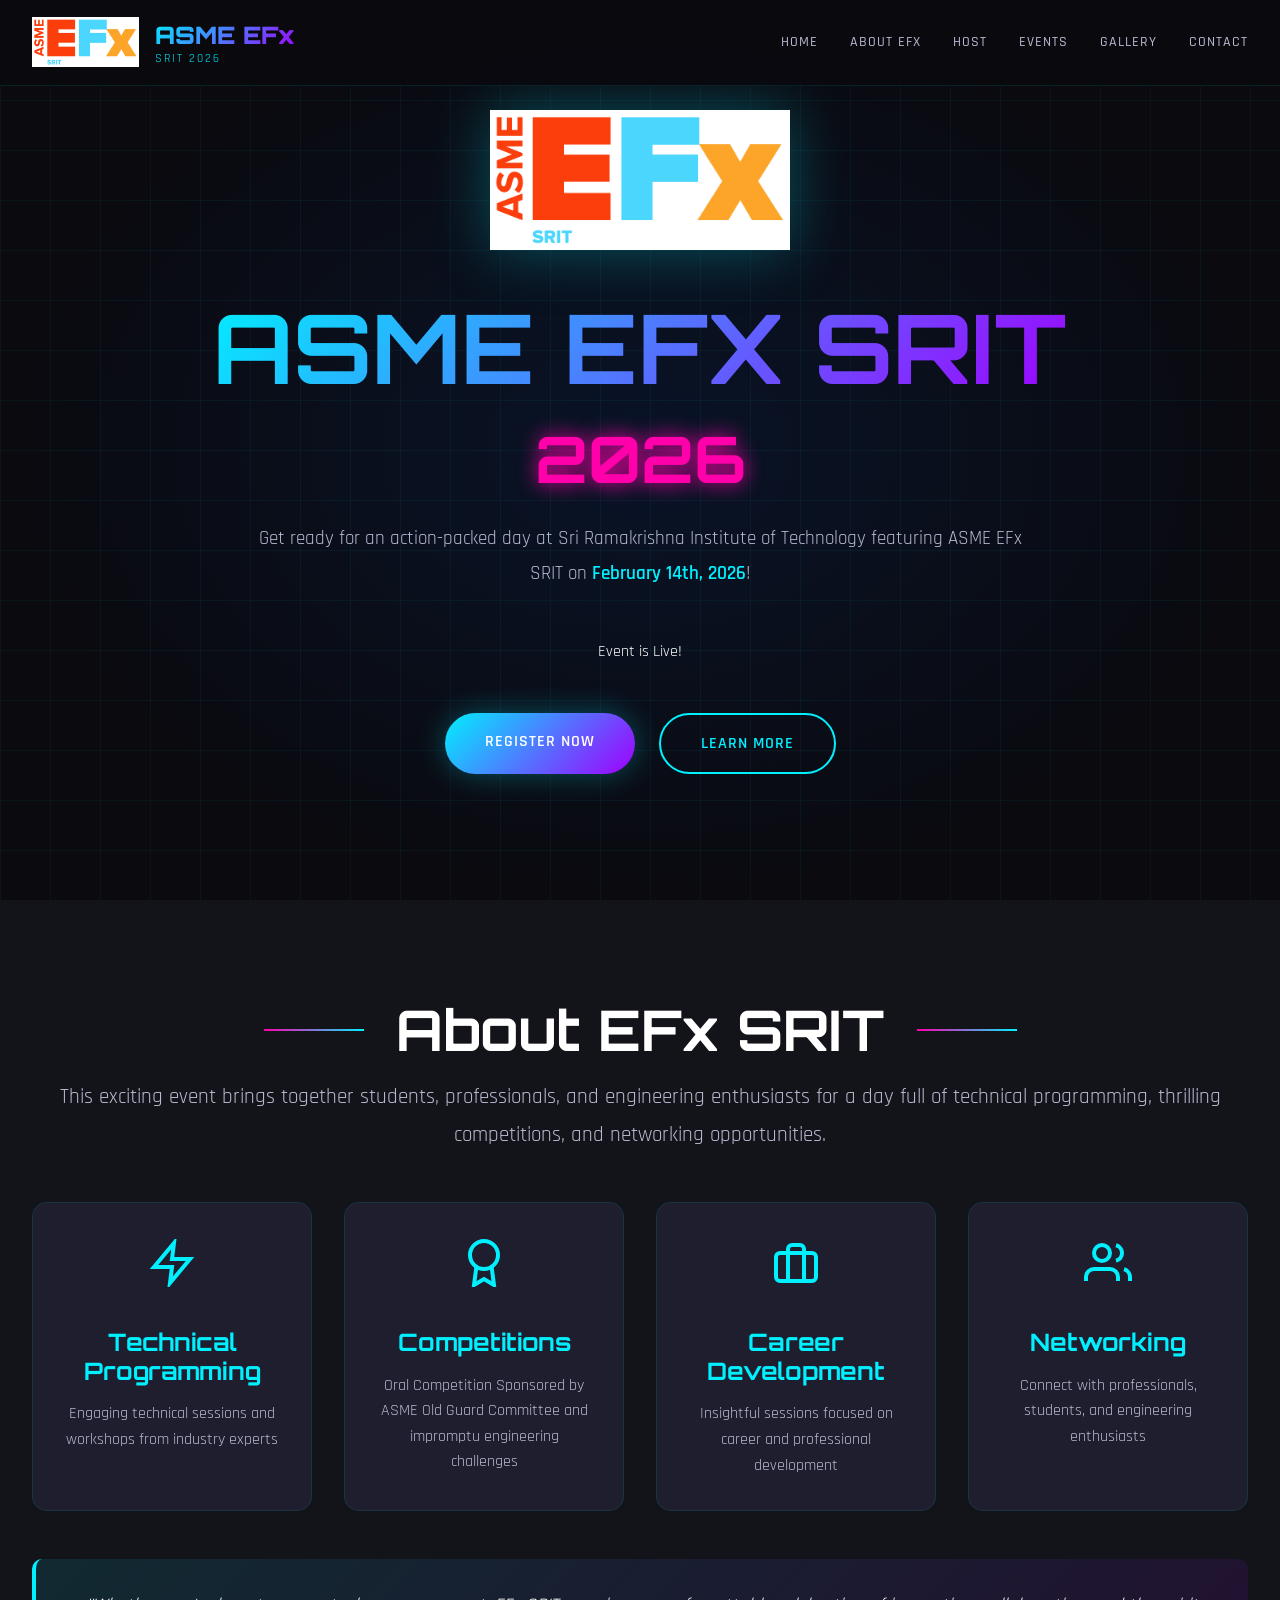
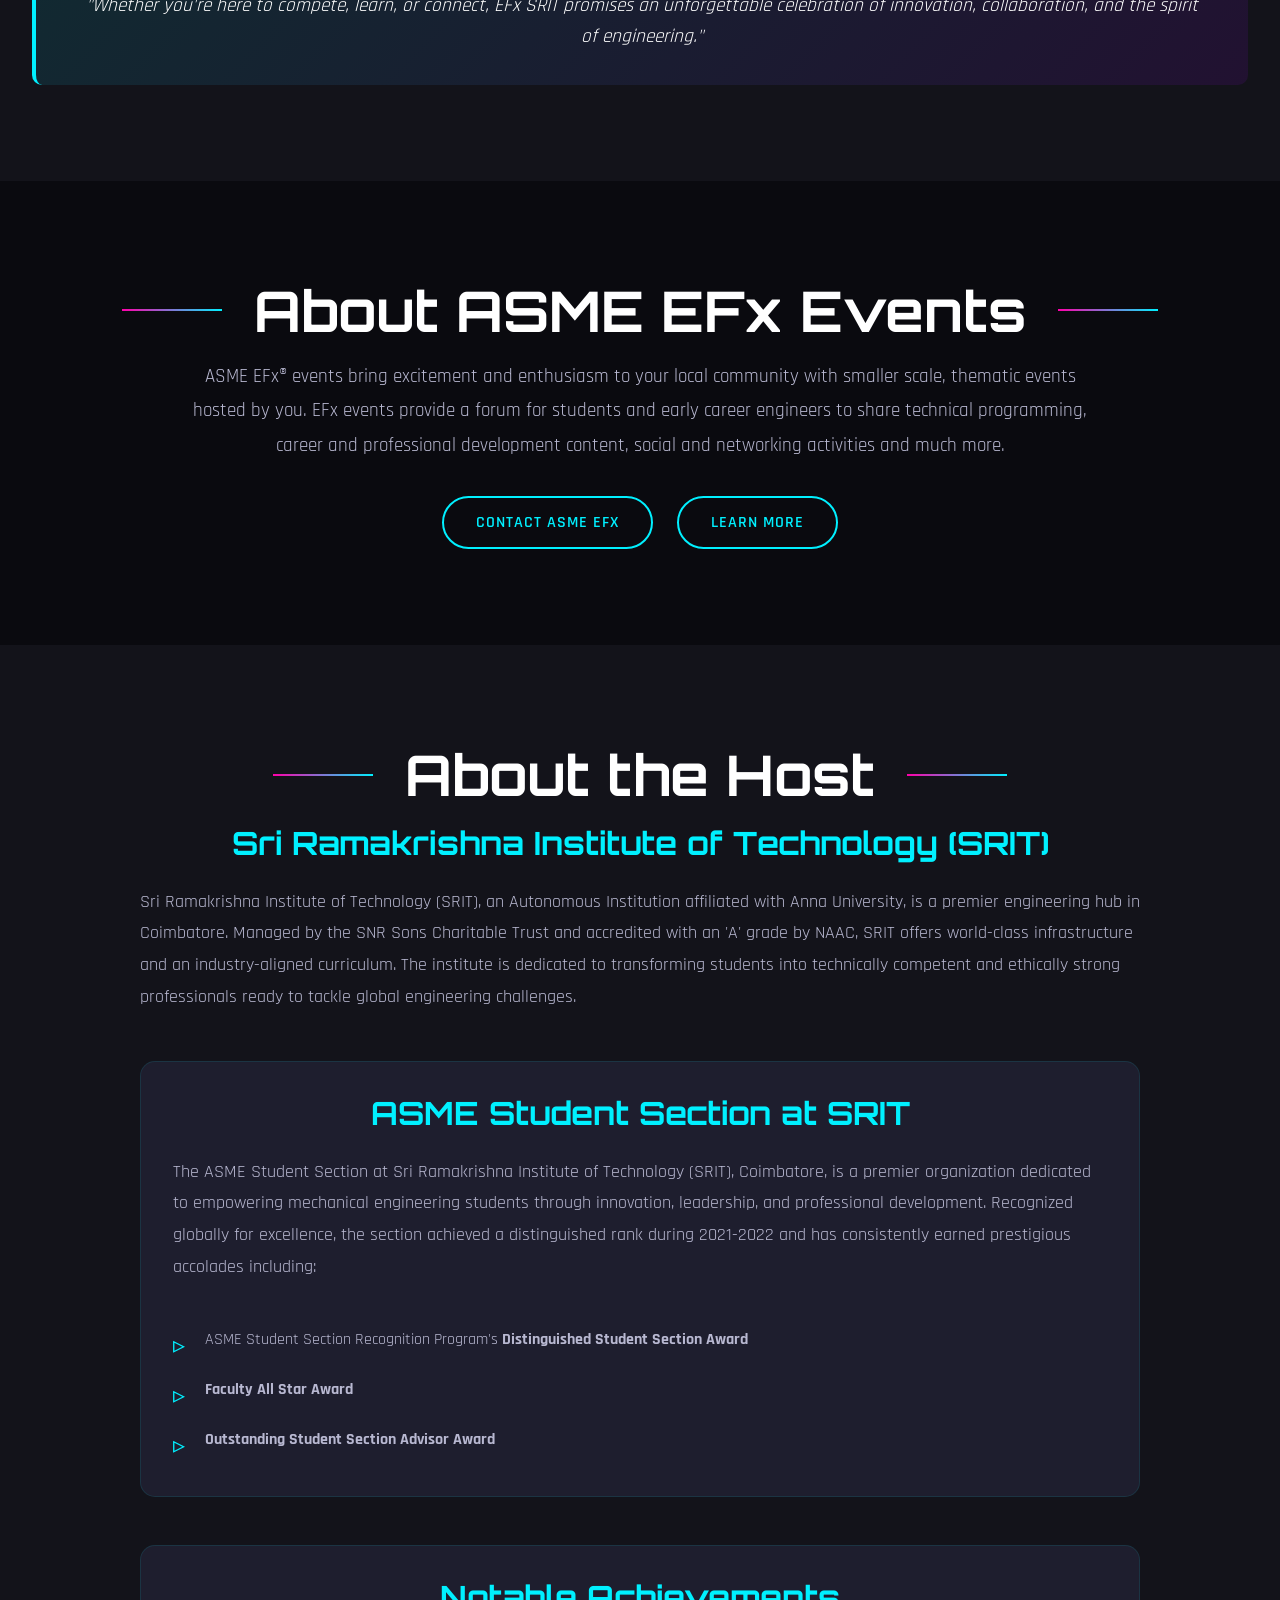
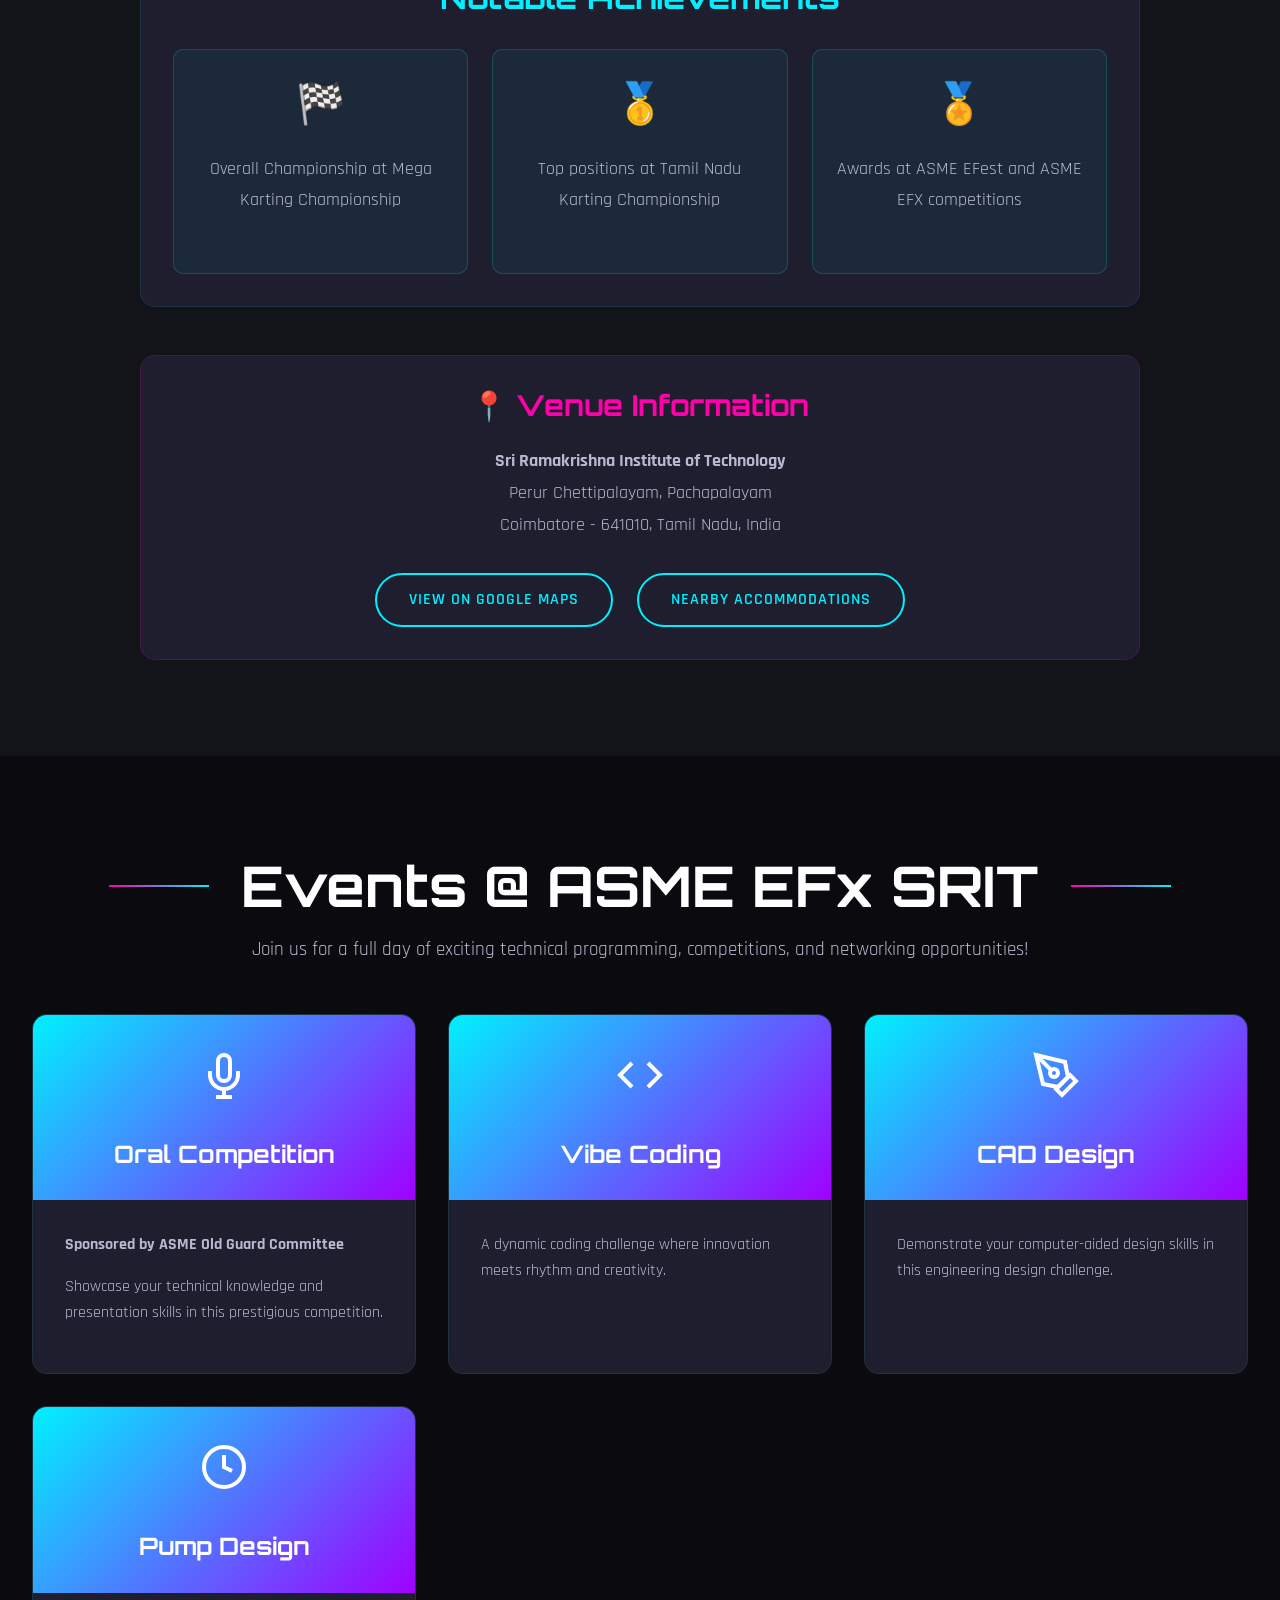
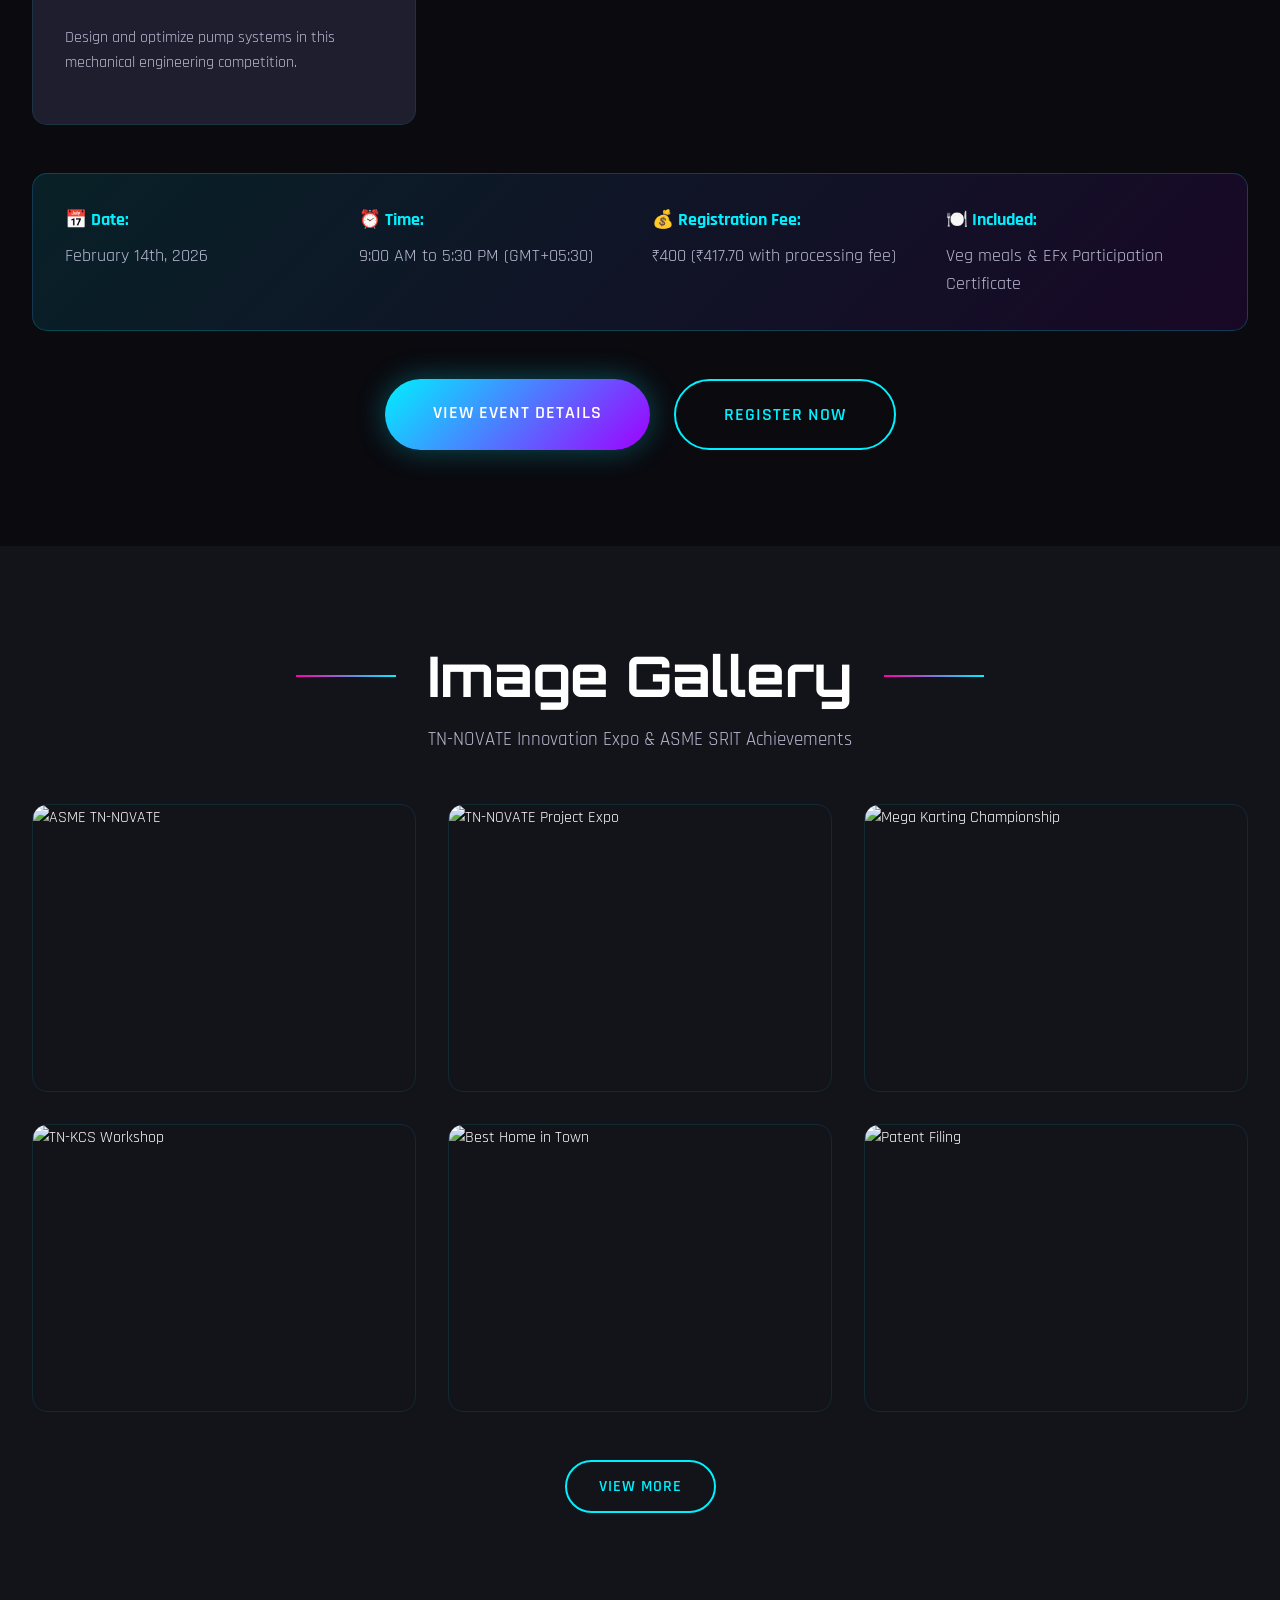
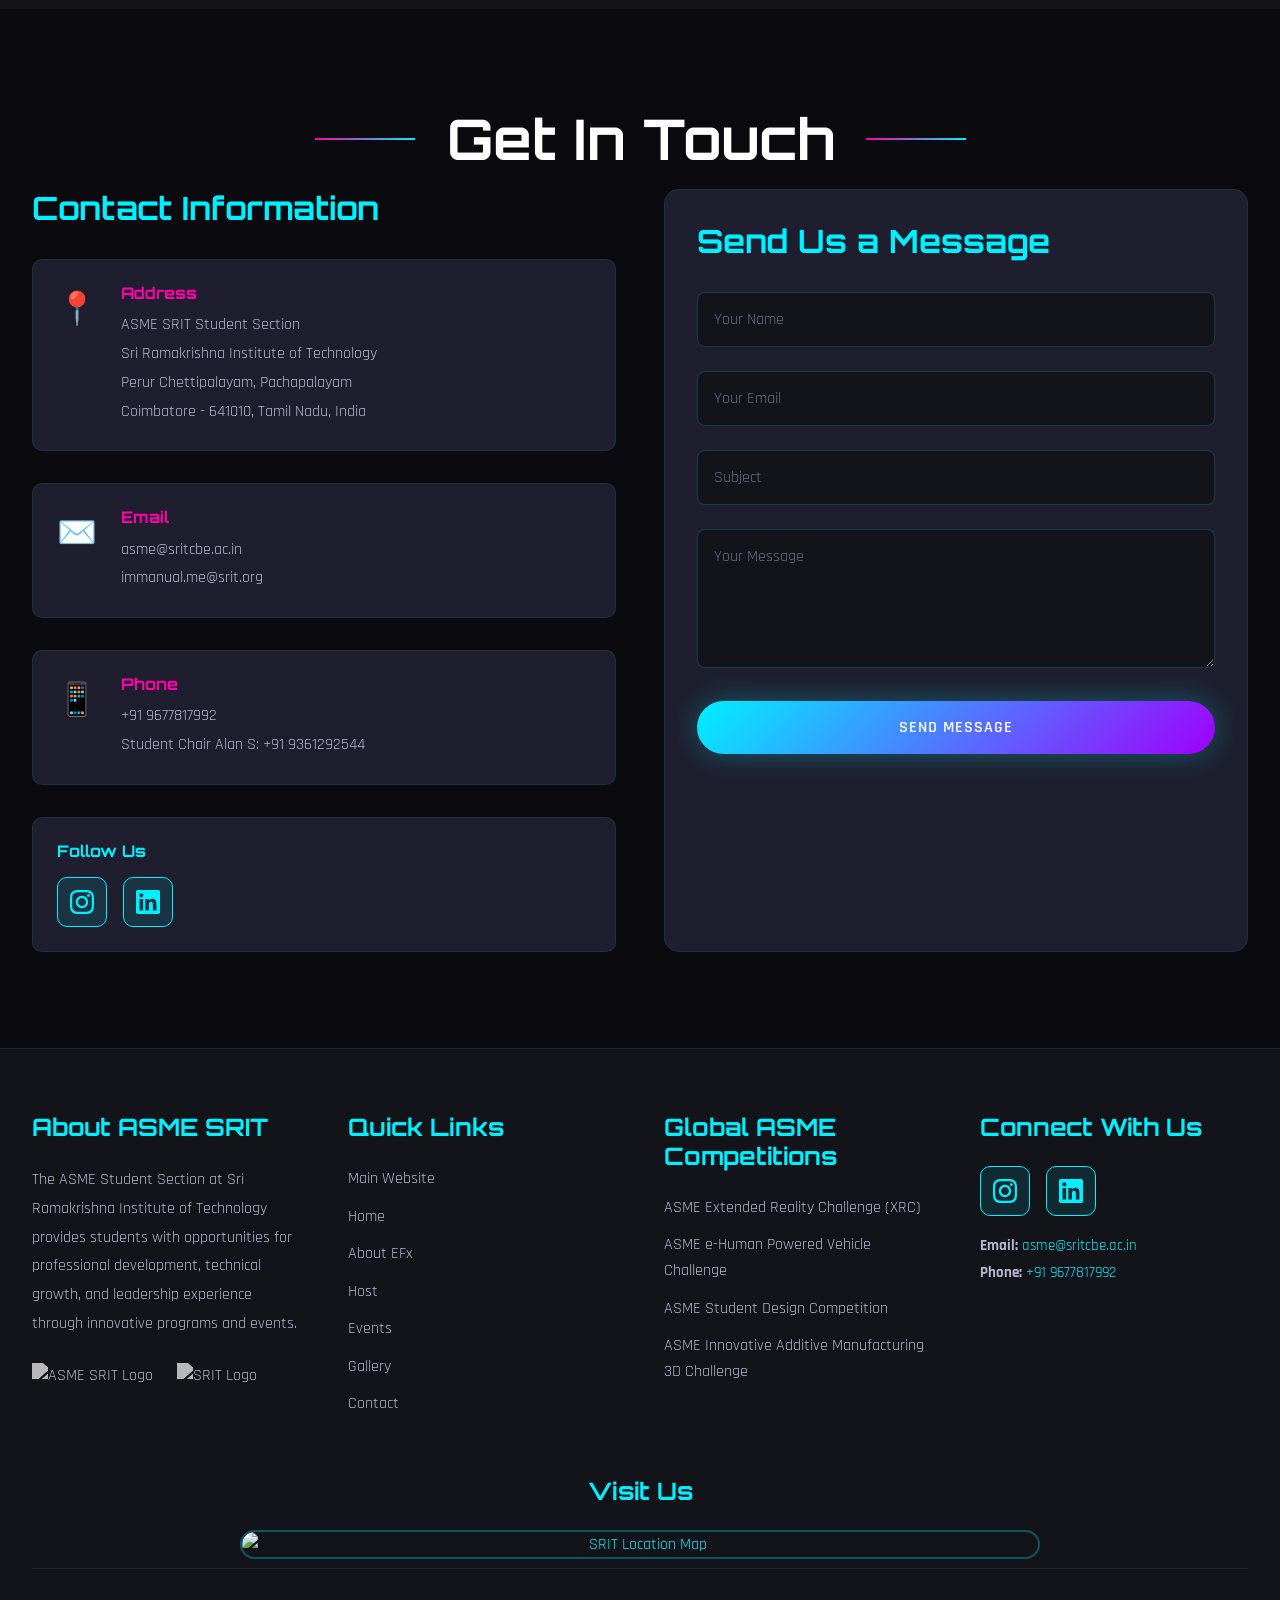
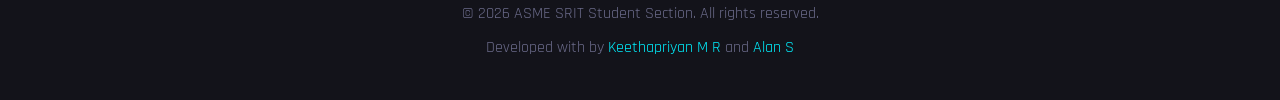
==== commit 3ae25e7e: "modified index.html" ====
--- a/index.html
+++ b/index.html
@@ -554,7 +554,7 @@
             
             <div class="footer-bottom">
                 <p>&copy; 2026 ASME SRIT Student Section. All rights reserved.</p>
-                <p>Developed with ❤️ by <a href="https://www.linkedin.com/in/keethapriyan2007/" target="_blank">Keethapriyan M R.</a></p>
+                <p>Developed with by <a href="https://www.linkedin.com/in/keethapriyan2007/" target="_blank">Keethapriyan M R</a> and <a href="https://www.linkedin.com/in/alan-s-9385a328a/" target="_blank">Alan S</a></p>
             </div>
         </div>
     </footer>
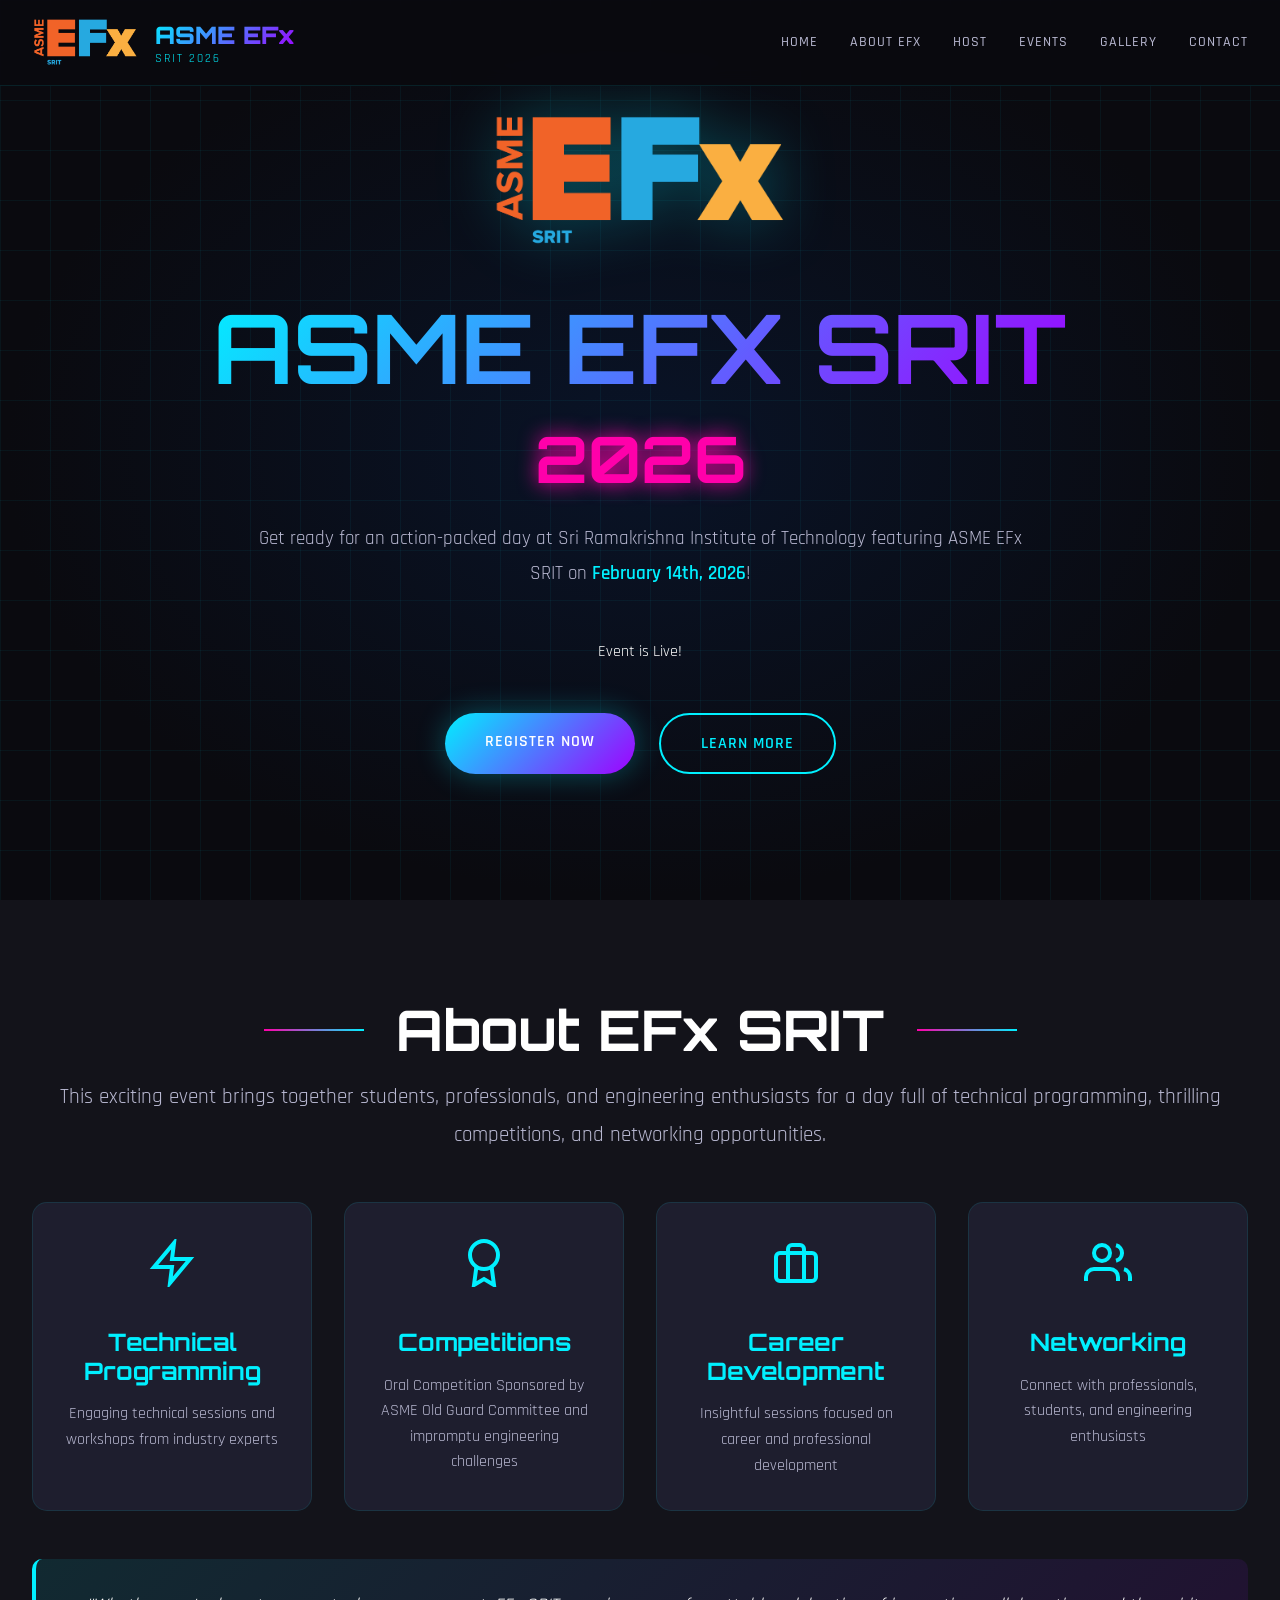
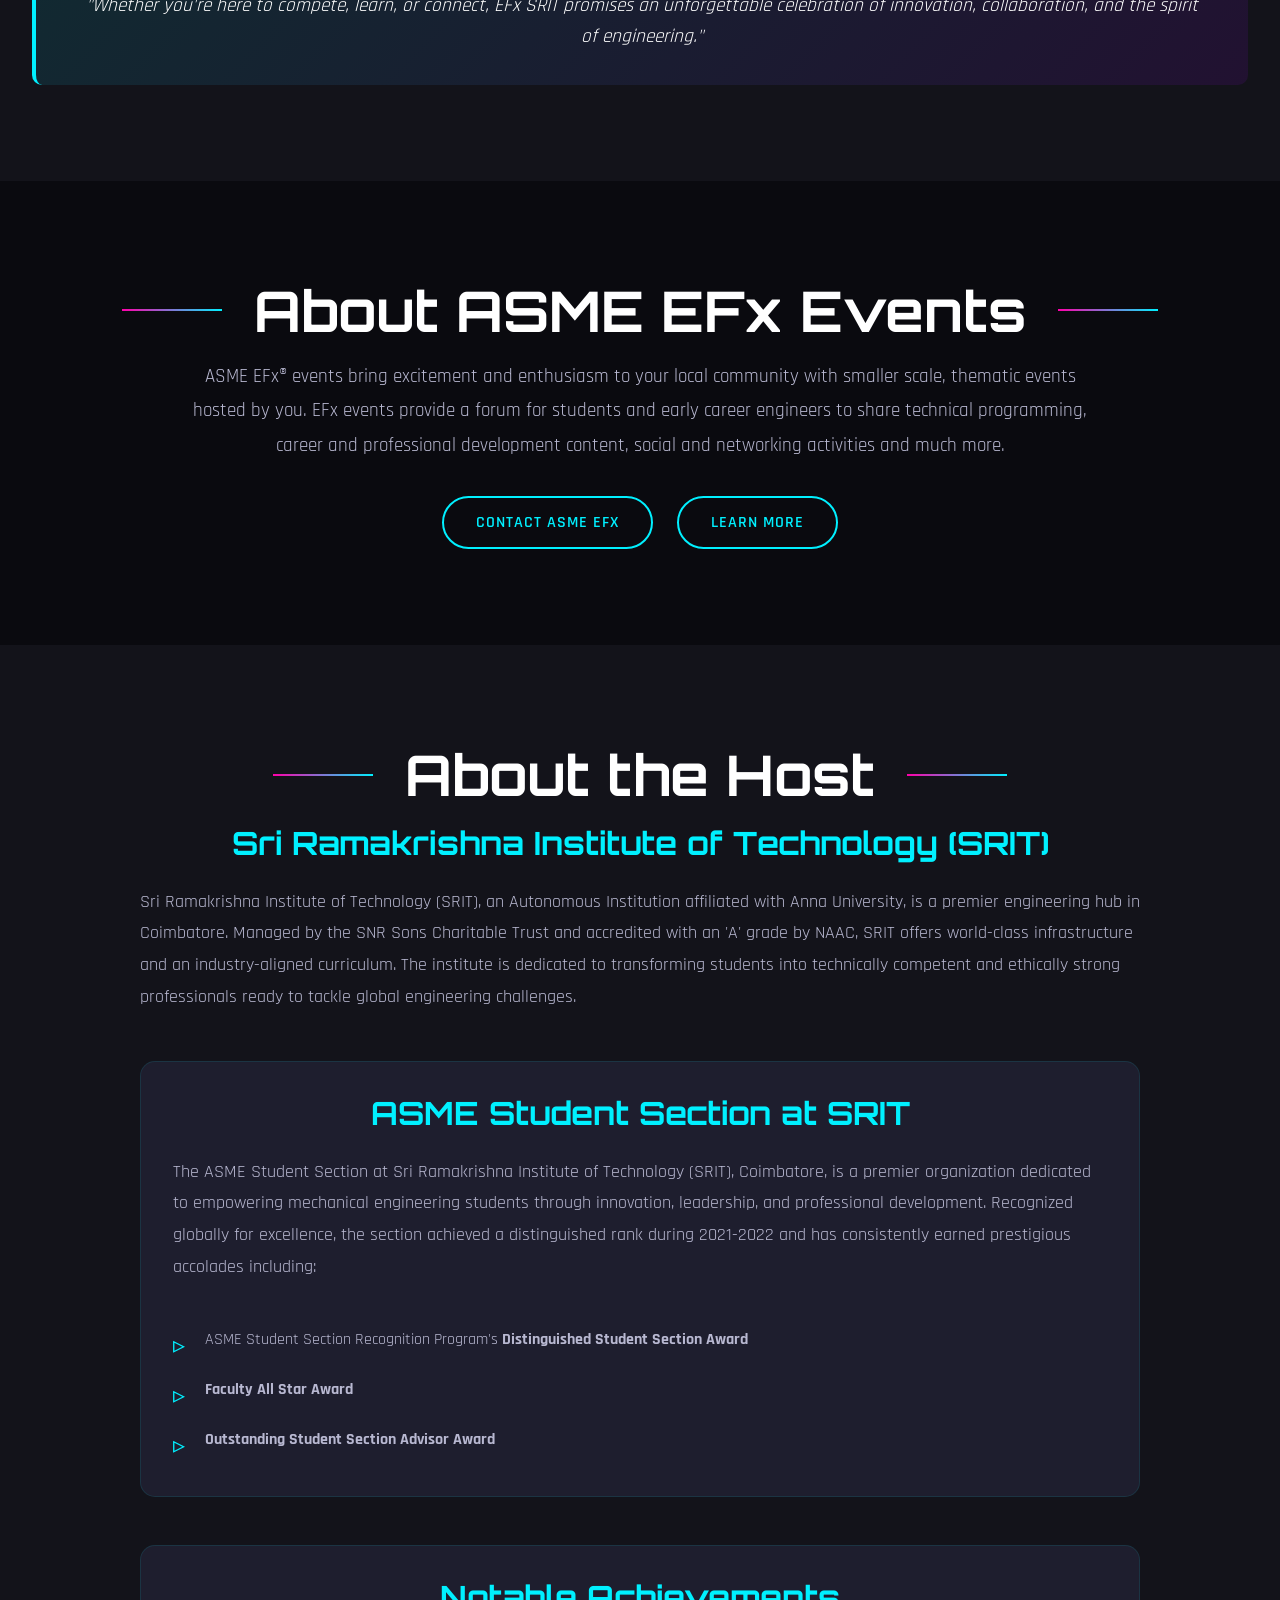
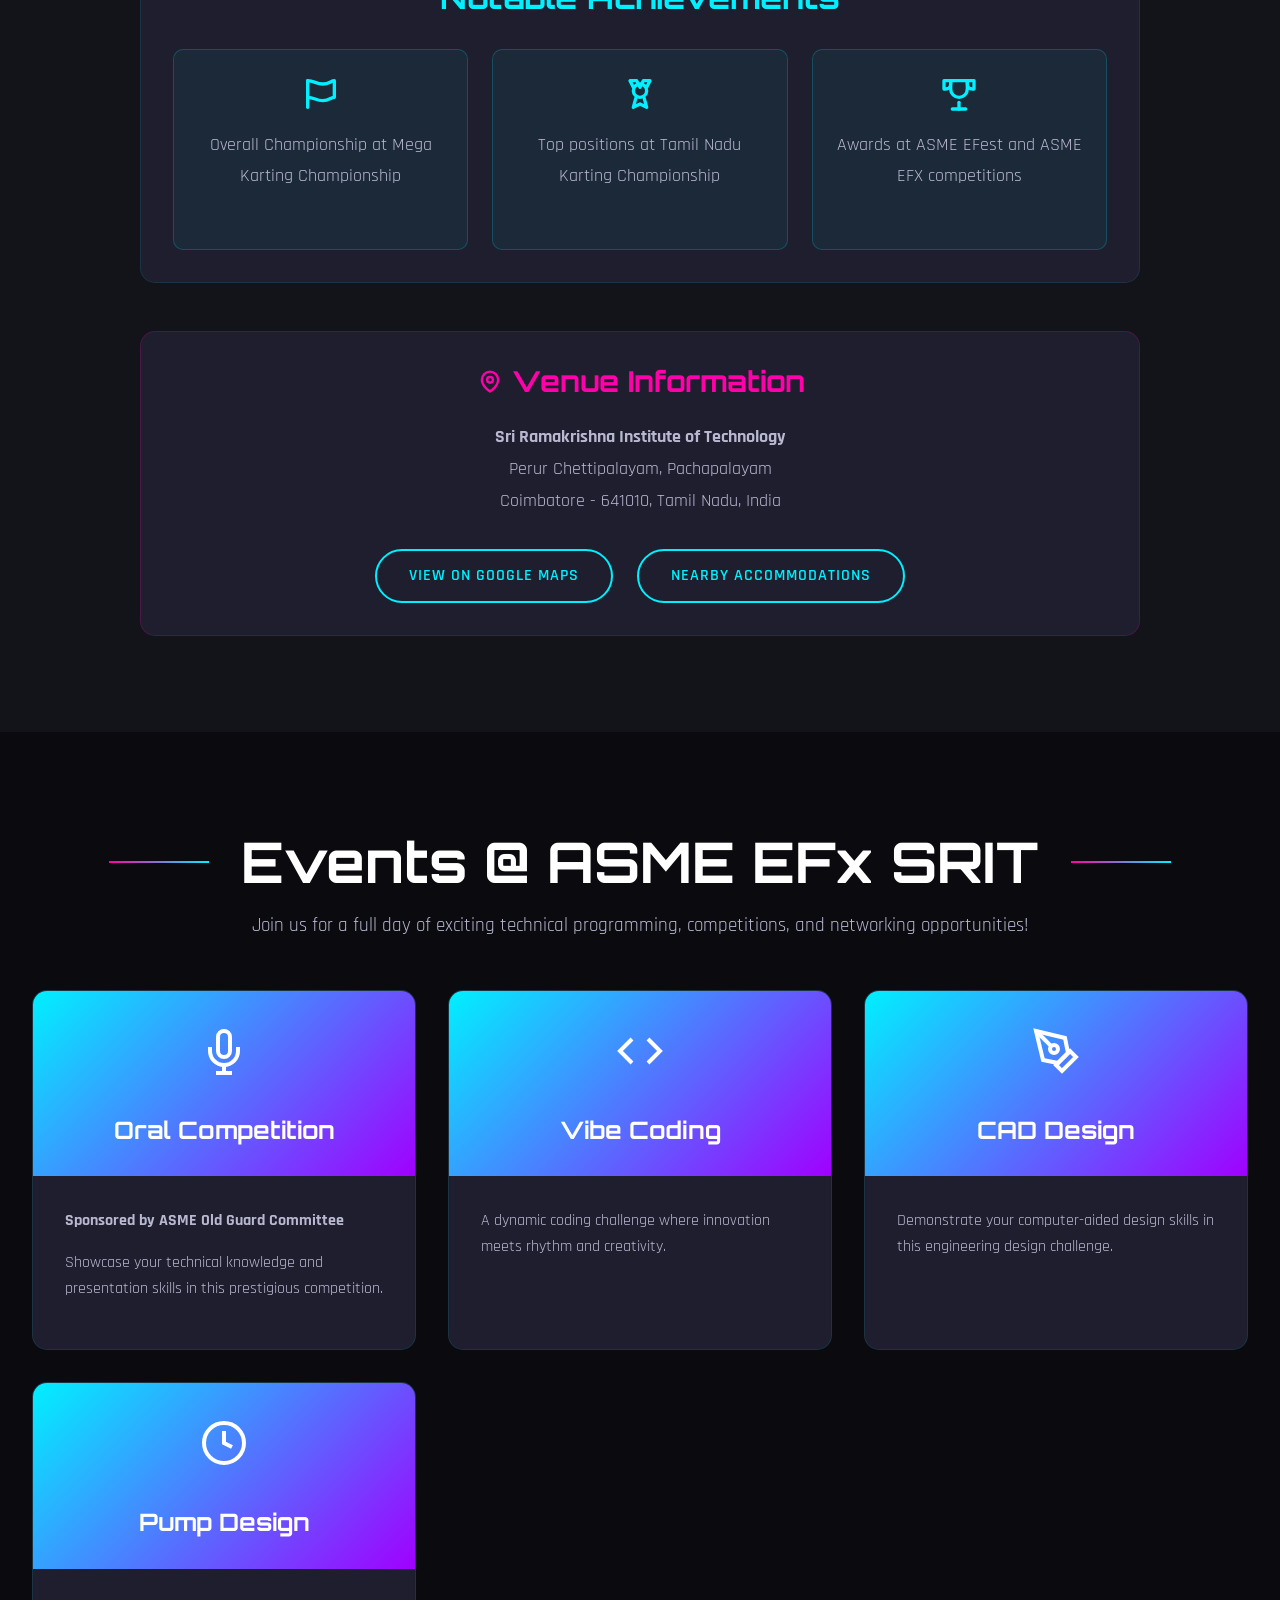
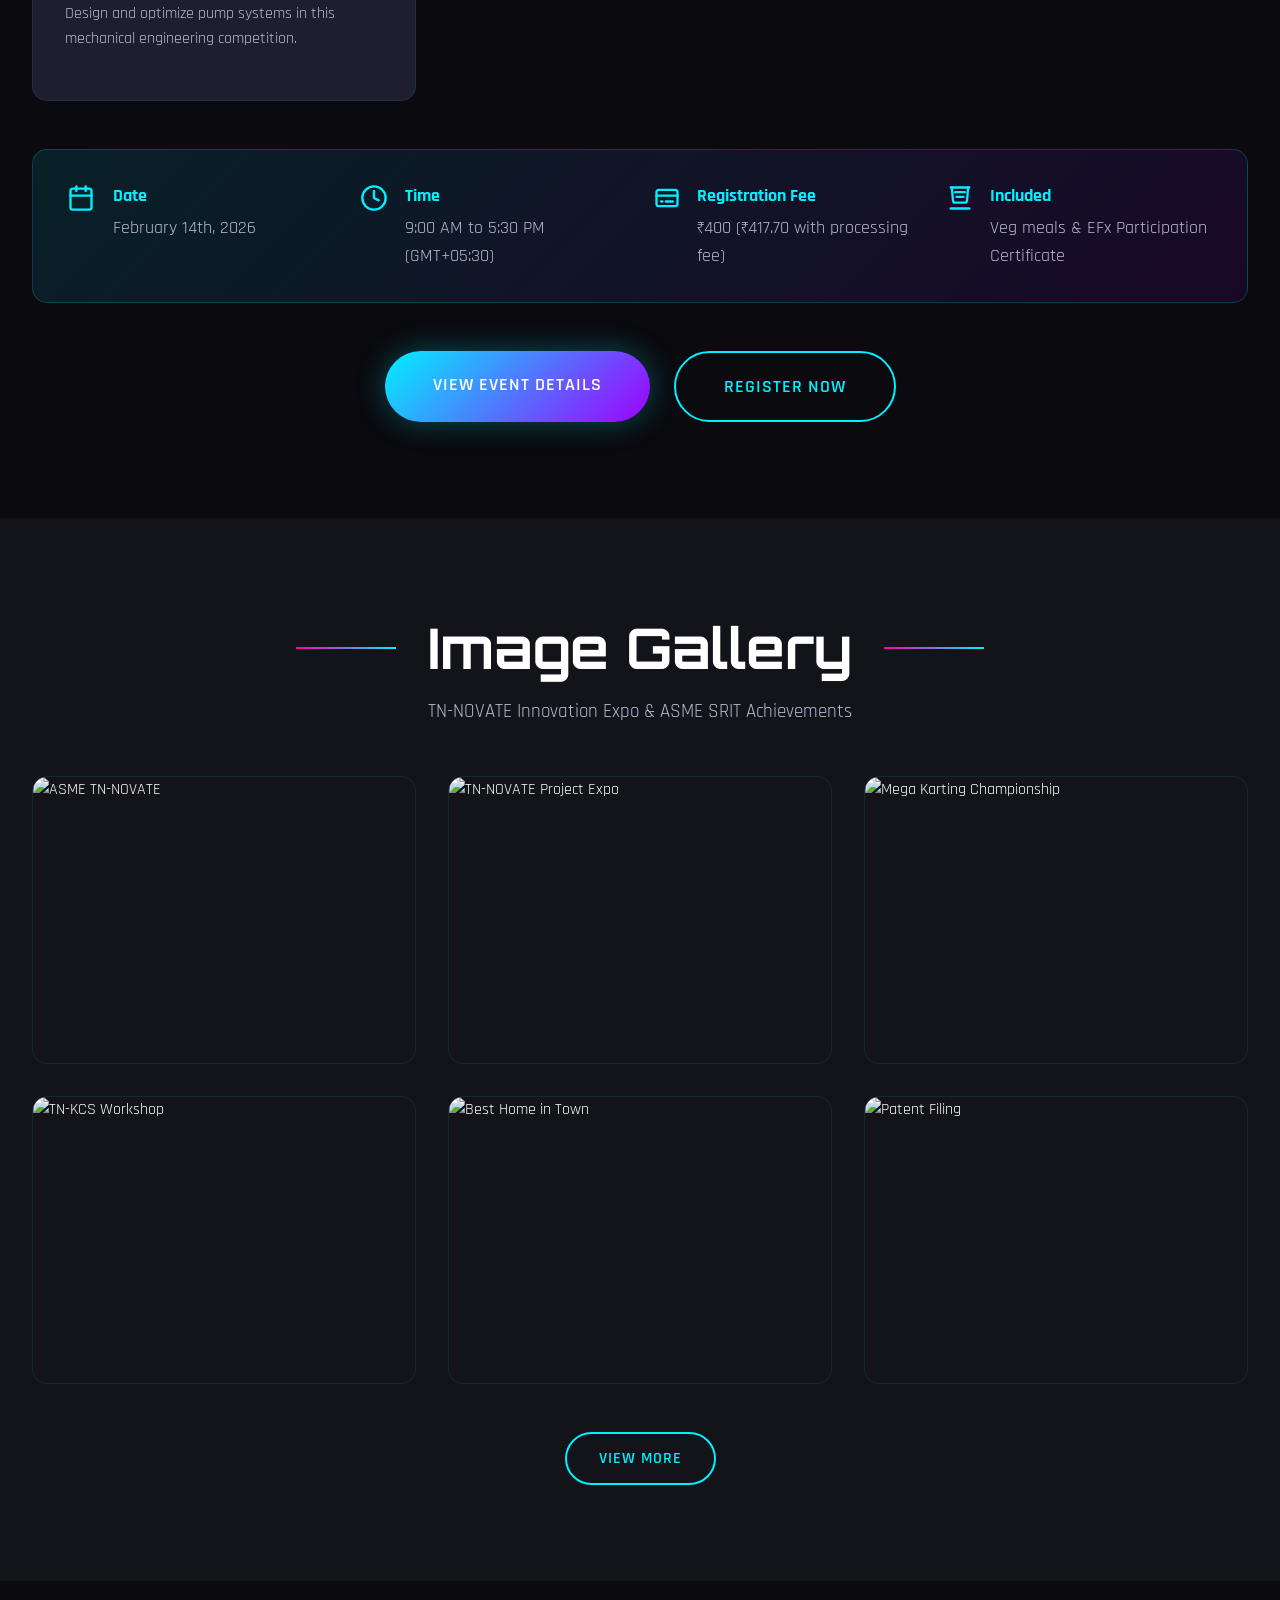
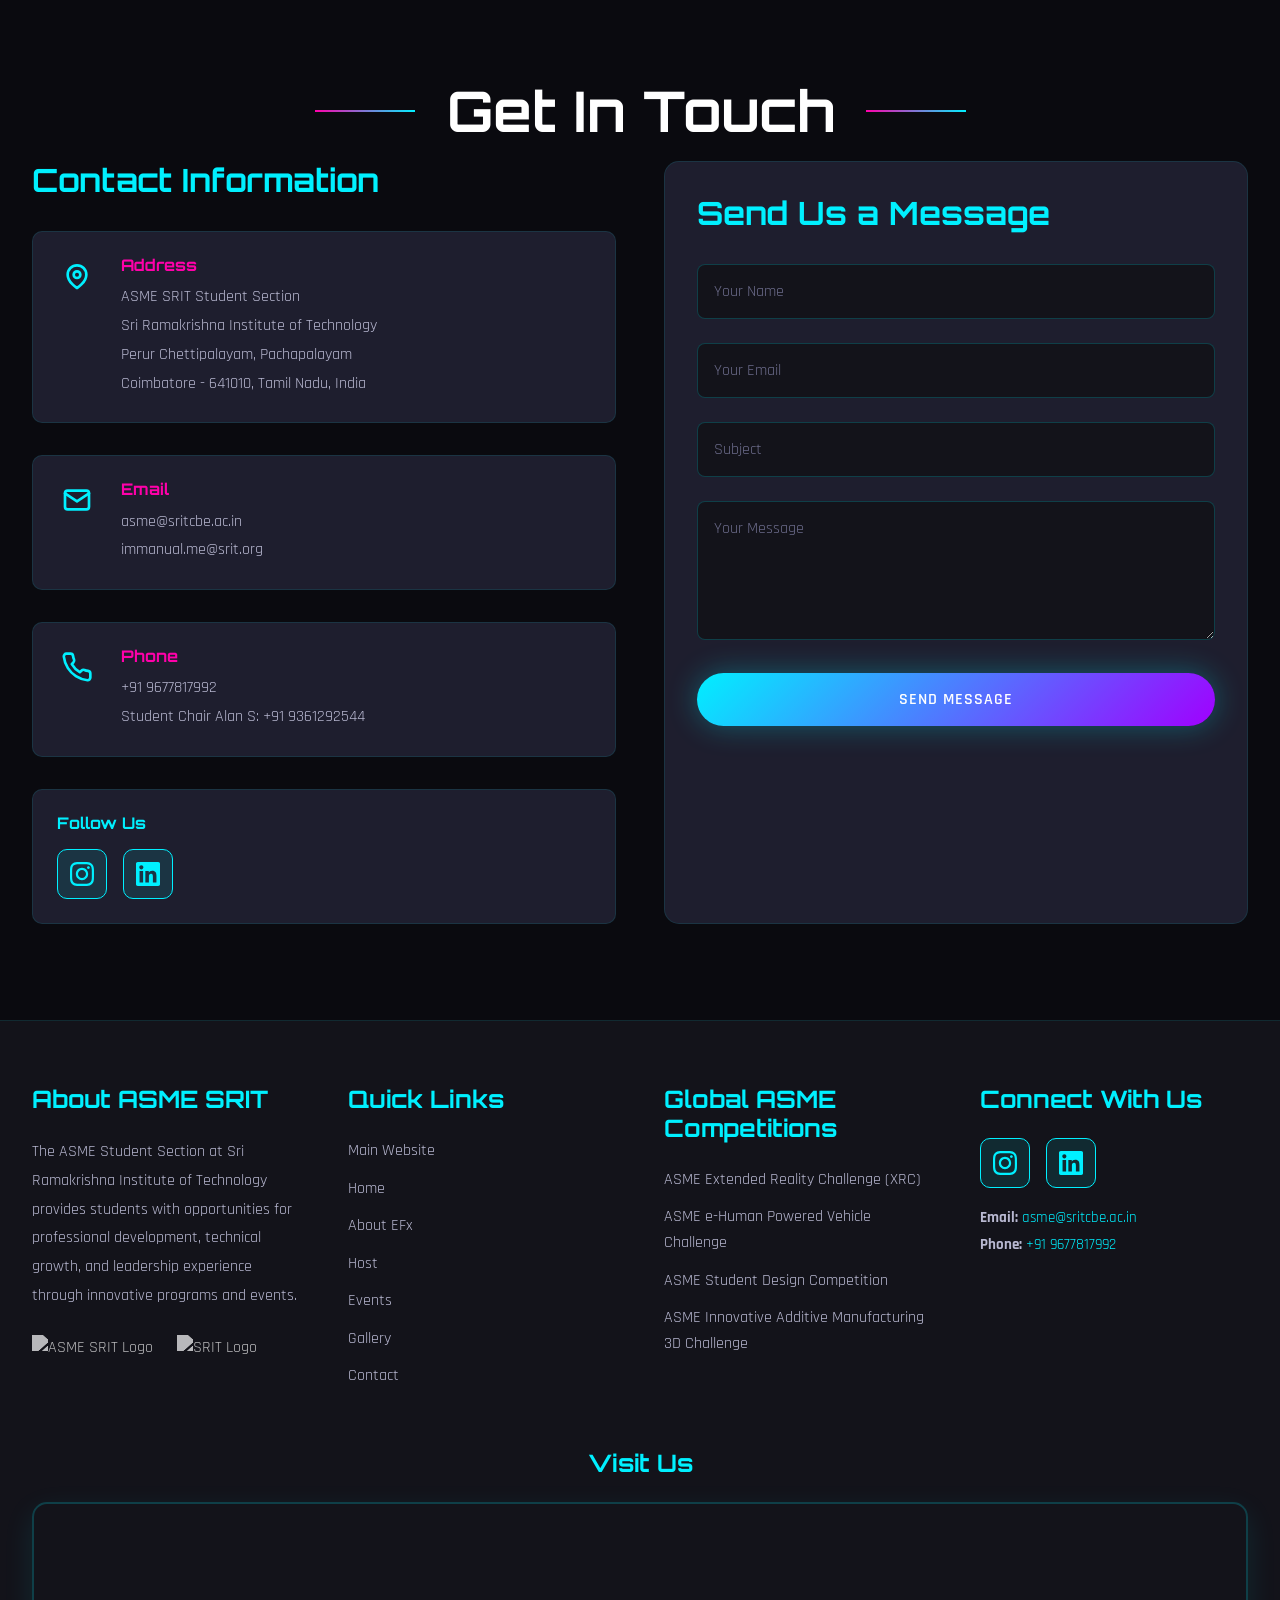
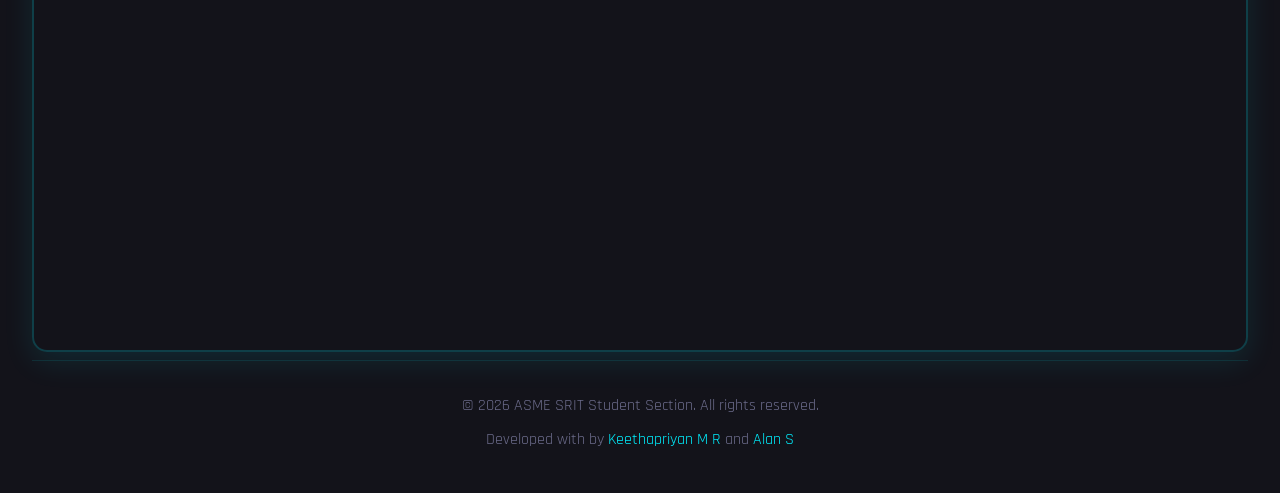
==== commit b42cb48b: "Updated UI/UX" ====
--- a/index.html
+++ b/index.html
@@ -8,13 +8,14 @@
     <link rel="preconnect" href="https://fonts.googleapis.com">
     <link rel="preconnect" href="https://fonts.gstatic.com" crossorigin>
     <link href="https://fonts.googleapis.com/css2?family=Orbitron:wght@400;500;700;900&family=Rajdhani:wght@300;400;500;600;700&display=swap" rel="stylesheet">
+    <link href="https://fonts.cdnfonts.com/css/proxima-nova-2" rel="stylesheet">
 </head>
 <body>
     <!-- Navigation -->
     <nav class="navbar">
         <div class="container">
             <div class="nav-brand">
-                <img src="Coloured_Artboard Cu-01.jpg" alt="ASME EFx SRIT Logo" class="nav-logo">
+                <img src="Coloured_Artboard Cu-01.png" alt="ASME EFx SRIT Logo" class="nav-logo">
                 <div class="nav-brand-text">
                     <span class="brand-text">ASME EFx</span>
                     <span class="brand-subtext">SRIT 2026</span>
@@ -42,7 +43,7 @@
         <div class="container">
             <div class="hero-content">
                 <div class="hero-logo">
-                    <img src="Coloured_Artboard Cu-01.jpg" alt="ASME EFx SRIT Logo">
+                    <img src="Coloured_Artboard Cu-01.png" alt="ASME EFx SRIT Logo">
                 </div>
                 <h1 class="hero-title">
                     <span class="glitch" data-text="ASME EFx SRIT">ASME EFx SRIT</span>
@@ -193,22 +194,49 @@
                     <h3>Notable Achievements</h3>
                     <div class="achievements-grid">
                         <div class="achievement-item">
-                            <span class="achievement-icon">🏁</span>
+                            <span class="achievement-icon" aria-hidden="true">
+                                <svg width="40" height="40" viewBox="0 0 24 24" fill="none" stroke="currentColor" stroke-width="2" stroke-linecap="round" stroke-linejoin="round">
+                                    <path d="M4 4v16"></path>
+                                    <path d="M4 4c4 0 5 2 9 2s5-2 7-2v10c-2 0-3 2-7 2s-5-2-9-2"></path>
+                                </svg>
+                            </span>
                             <p>Overall Championship at Mega Karting Championship</p>
                         </div>
                         <div class="achievement-item">
-                            <span class="achievement-icon">🥇</span>
+                            <span class="achievement-icon" aria-hidden="true">
+                                <svg width="40" height="40" viewBox="0 0 24 24" fill="none" stroke="currentColor" stroke-width="2" stroke-linecap="round" stroke-linejoin="round">
+                                    <circle cx="12" cy="10" r="4"></circle>
+                                    <path d="M9.5 14.5 8 20l4-2 4 2-1.5-5.5"></path>
+                                    <path d="M8 8 6 4h4l2 4 2-4h4l-2 4"></path>
+                                </svg>
+                            </span>
                             <p>Top positions at Tamil Nadu Karting Championship</p>
                         </div>
                         <div class="achievement-item">
-                            <span class="achievement-icon">🏅</span>
+                            <span class="achievement-icon" aria-hidden="true">
+                                <svg width="40" height="40" viewBox="0 0 24 24" fill="none" stroke="currentColor" stroke-width="2" stroke-linecap="round" stroke-linejoin="round">
+                                    <path d="M8 21h8"></path>
+                                    <path d="M12 17v4"></path>
+                                    <path d="M7 4h10v5a5 5 0 0 1-10 0V4z"></path>
+                                    <path d="M5 4h2v2a3 3 0 0 1-3 3H3V4z"></path>
+                                    <path d="M19 4h2v5h-1a3 3 0 0 1-3-3V4z"></path>
+                                </svg>
+                            </span>
                             <p>Awards at ASME EFest and ASME EFX competitions</p>
                         </div>
                     </div>
                 </div>
 
                 <div class="venue-info">
-                    <h3>📍 Venue Information</h3>
+                    <h3 class="venue-title">
+                        <span class="venue-icon" aria-hidden="true">
+                            <svg width="28" height="28" viewBox="0 0 24 24" fill="none" stroke="currentColor" stroke-width="2" stroke-linecap="round" stroke-linejoin="round">
+                                <path d="M12 21s7-4.35 7-10a7 7 0 1 0-14 0c0 5.65 7 10 7 10z"></path>
+                                <circle cx="12" cy="11" r="2.5"></circle>
+                            </svg>
+                        </span>
+                        <span>Venue Information</span>
+                    </h3>
                     <p class="venue-address">
                         <strong>Sri Ramakrishna Institute of Technology</strong><br>
                         Perur Chettipalayam, Pachapalayam<br>
@@ -306,16 +334,59 @@
 
             <div class="event-info-box">
                 <div class="info-item">
-                    <strong>📅 Date:</strong> February 14th, 2026
+                    <div class="info-icon" aria-hidden="true">
+                        <svg width="28" height="28" viewBox="0 0 24 24" fill="none" stroke="currentColor" stroke-width="2" stroke-linecap="round" stroke-linejoin="round">
+                            <rect x="3" y="4" width="18" height="18" rx="2" ry="2"></rect>
+                            <line x1="16" y1="2" x2="16" y2="6"></line>
+                            <line x1="8" y1="2" x2="8" y2="6"></line>
+                            <line x1="3" y1="10" x2="21" y2="10"></line>
+                        </svg>
+                    </div>
+                    <div class="info-copy">
+                        <strong>Date</strong>
+                        <span>February 14th, 2026</span>
+                    </div>
                 </div>
                 <div class="info-item">
-                    <strong>⏰ Time:</strong> 9:00 AM to 5:30 PM (GMT+05:30)
+                    <div class="info-icon" aria-hidden="true">
+                        <svg width="28" height="28" viewBox="0 0 24 24" fill="none" stroke="currentColor" stroke-width="2" stroke-linecap="round" stroke-linejoin="round">
+                            <circle cx="12" cy="12" r="10"></circle>
+                            <polyline points="12 6 12 12 16 14"></polyline>
+                        </svg>
+                    </div>
+                    <div class="info-copy">
+                        <strong>Time</strong>
+                        <span>9:00 AM to 5:30 PM (GMT+05:30)</span>
+                    </div>
                 </div>
                 <div class="info-item">
-                    <strong>💰 Registration Fee:</strong> ₹400 (₹417.70 with processing fee)
+                    <div class="info-icon" aria-hidden="true">
+                        <svg width="28" height="28" viewBox="0 0 24 24" fill="none" stroke="currentColor" stroke-width="2" stroke-linecap="round" stroke-linejoin="round">
+                            <rect x="3" y="5" width="18" height="14" rx="2"></rect>
+                            <line x1="3" y1="10" x2="21" y2="10"></line>
+                            <path d="M7 15h1"></path>
+                            <path d="M11 15h6"></path>
+                        </svg>
+                    </div>
+                    <div class="info-copy">
+                        <strong>Registration Fee</strong>
+                        <span>₹400 (₹417.70 with processing fee)</span>
+                    </div>
                 </div>
                 <div class="info-item">
-                    <strong>🍽️ Included:</strong> Veg meals & EFx Participation Certificate
+                    <div class="info-icon" aria-hidden="true">
+                        <svg width="28" height="28" viewBox="0 0 24 24" fill="none" stroke="currentColor" stroke-width="2" stroke-linecap="round" stroke-linejoin="round">
+                            <path d="M4 3h16"></path>
+                            <path d="M4 21h16"></path>
+                            <path d="M5 3 6 14c.1 1 1 2 2 2h8c1 0 1.9-1 2-2l1-11"></path>
+                            <path d="M8 7h8"></path>
+                            <path d="M9 11h6"></path>
+                        </svg>
+                    </div>
+                    <div class="info-copy">
+                        <strong>Included</strong>
+                        <span>Veg meals &amp; EFx Participation Certificate</span>
+                    </div>
                 </div>
             </div>
 
@@ -418,7 +489,12 @@
                     <h3>Contact Information</h3>
                     
                     <div class="contact-item">
-                        <div class="contact-icon">📍</div>
+                        <div class="contact-icon" aria-hidden="true">
+                            <svg width="32" height="32" viewBox="0 0 24 24" fill="none" stroke="currentColor" stroke-width="2" stroke-linecap="round" stroke-linejoin="round">
+                                <path d="M12 21s7-4.35 7-10a7 7 0 1 0-14 0c0 5.65 7 10 7 10z"></path>
+                                <circle cx="12" cy="11" r="2.5"></circle>
+                            </svg>
+                        </div>
                         <div class="contact-details">
                             <h4>Address</h4>
                             <p>ASME SRIT Student Section<br>
@@ -429,7 +505,12 @@
                     </div>
                     
                     <div class="contact-item">
-                        <div class="contact-icon">✉️</div>
+                        <div class="contact-icon" aria-hidden="true">
+                            <svg width="32" height="32" viewBox="0 0 24 24" fill="none" stroke="currentColor" stroke-width="2" stroke-linecap="round" stroke-linejoin="round">
+                                <rect x="3" y="5" width="18" height="14" rx="2"></rect>
+                                <polyline points="3 7 12 13 21 7"></polyline>
+                            </svg>
+                        </div>
                         <div class="contact-details">
                             <h4>Email</h4>
                             <p><a href="mailto:asme@sritcbe.ac.in">asme@sritcbe.ac.in</a></p>
@@ -438,7 +519,11 @@
                     </div>
                     
                     <div class="contact-item">
-                        <div class="contact-icon">📱</div>
+                        <div class="contact-icon" aria-hidden="true">
+                            <svg width="32" height="32" viewBox="0 0 24 24" fill="none" stroke="currentColor" stroke-width="2" stroke-linecap="round" stroke-linejoin="round">
+                                <path d="M22 16.92v3a2 2 0 0 1-2.18 2 19.79 19.79 0 0 1-8.63-3.07 19.5 19.5 0 0 1-6-6 19.79 19.79 0 0 1-3.07-8.63A2 2 0 0 1 4.05 2h3a2 2 0 0 1 2 1.72c.12.93.37 1.84.73 2.7a2 2 0 0 1-.45 2.11L8.09 9.91a16 16 0 0 0 6 6l1.38-1.25a2 2 0 0 1 2.11-.45c.86.36 1.77.61 2.7.73a2 2 0 0 1 1.72 2z"></path>
+                            </svg>
+                        </div>
                         <div class="contact-details">
                             <h4>Phone</h4>
                             <p><a href="tel:+919677817992">+91 9677817992</a></p>
@@ -544,12 +629,7 @@
             
             <div class="footer-map">
                 <h3>Visit Us</h3>
-                <a href="https://maps.app.goo.gl/AkUYFy656n8J9fLr7" target="_blank" class="map-link">
-                    <img src="map.jpg" alt="SRIT Location Map" class="footer-map-image">
-                    <div class="map-overlay">
-                        <span>📍 Click to Open in Google Maps</span>
-                    </div>
-                </a>
+                <iframe class="map-iframe" src="https://www.google.com/maps/embed?pb=!1m18!1m12!1m3!1d7916.135418687308!2d76.89880774755481!3d10.943503627414335!2m3!1f0!2f0!3f0!3m2!1i1024!2i768!4f13.1!3m3!1m2!1s0x3ba85c6bbf412ce5%3A0x52c5151f21ac8419!2sSri%20Ramakrishna%20Institute%20of%20Technology!5e1!3m2!1sen!2sin!4v1769519087713!5m2!1sen!2sin" allowfullscreen="" loading="lazy" referrerpolicy="no-referrer-when-downgrade"></iframe>
             </div>
             
             <div class="footer-bottom">
--- a/styles.css
+++ b/styles.css
@@ -93,7 +93,7 @@
     position: fixed;
     top: 0;
     width: 100%;
-    background: rgba(10, 10, 15, 0.95);
+    background: rgba(10, 10, 15, 0.8);
     backdrop-filter: blur(10px);
     border-bottom: 1px solid rgba(0, 240, 255, 0.1);
     z-index: 1000;
@@ -252,6 +252,7 @@
     font-size: clamp(3rem, 8vw, 6rem);
     margin-bottom: 1rem;
     text-transform: uppercase;
+    font-family: 'Proxima Nova', 'Orbitron', sans-serif;
 }
 
 .glitch {
@@ -627,9 +628,16 @@
 }
 
 .achievement-icon {
-    font-size: 2.5rem;
-    display: block;
+    display: inline-flex;
+    align-items: center;
+    justify-content: center;
     margin-bottom: 1rem;
+    color: var(--neon-cyan);
+}
+
+.achievement-icon svg {
+    width: 40px;
+    height: 40px;
 }
 
 .venue-info {
@@ -640,11 +648,25 @@
     border: 1px solid rgba(255, 0, 170, 0.2);
 }
 
-.venue-info h3 {
+.venue-title {
+    display: flex;
+    align-items: center;
+    justify-content: center;
+    gap: 0.5rem;
     font-size: 1.8rem;
     color: var(--neon-magenta);
     margin-bottom: 1.5rem;
-    text-align: center;
+}
+
+.venue-icon {
+    display: inline-flex;
+    align-items: center;
+    justify-content: center;
+}
+
+.venue-icon svg {
+    width: 28px;
+    height: 28px;
 }
 
 .venue-address {
@@ -756,12 +778,38 @@
 .info-item {
     color: var(--text-secondary);
     font-size: 1.1rem;
-}
-
-.info-item strong {
-    color: var(--neon-cyan);
-    display: block;
-    margin-bottom: 0.5rem;
+    display: flex;
+    gap: 1rem;
+    align-items: flex-start;
+}
+
+.info-icon {
+    width: 32px;
+    height: 32px;
+    color: var(--neon-cyan);
+    display: flex;
+    align-items: center;
+    justify-content: center;
+}
+
+.info-icon svg {
+    width: 28px;
+    height: 28px;
+}
+
+.info-copy {
+    display: flex;
+    flex-direction: column;
+    gap: 0.25rem;
+}
+
+.info-copy strong {
+    color: var(--neon-cyan);
+    margin: 0;
+}
+
+.info-copy span {
+    color: var(--text-secondary);
 }
 
 .event-cta {
@@ -872,7 +920,17 @@
 }
 
 .contact-icon {
-    font-size: 2rem;
+    display: flex;
+    align-items: center;
+    justify-content: center;
+    width: 40px;
+    height: 40px;
+    color: var(--neon-cyan);
+}
+
+.contact-icon svg {
+    width: 32px;
+    height: 32px;
 }
 
 .contact-details h4 {
@@ -1065,6 +1123,15 @@
     margin-bottom: 1.5rem;
 }
 
+.map-iframe {
+    width: 100%;
+    height: 450px;
+    border: 0;
+    border-radius: 15px;
+    border: 2px solid rgba(0, 240, 255, 0.2);
+    box-shadow: 0 10px 30px rgba(0, 240, 255, 0.1);
+}
+
 .map-link {
     display: inline-block;
     position: relative;
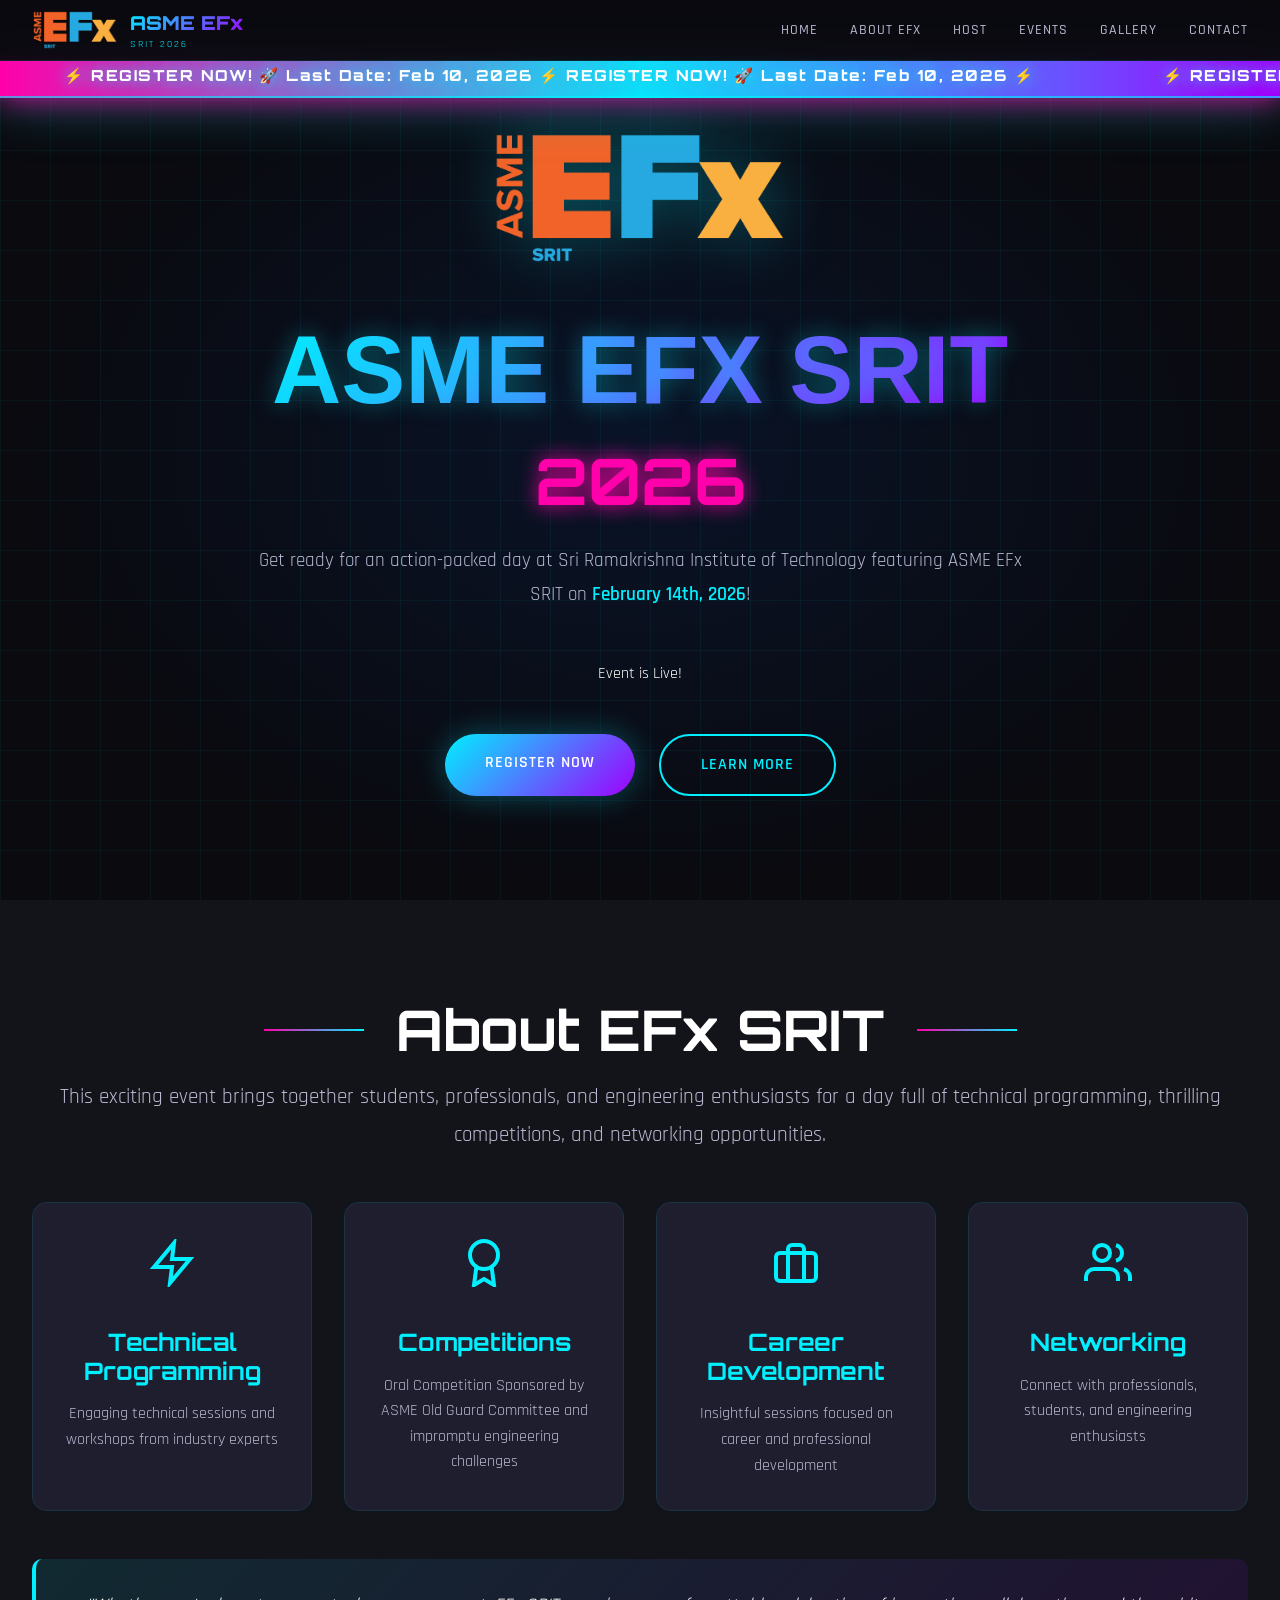
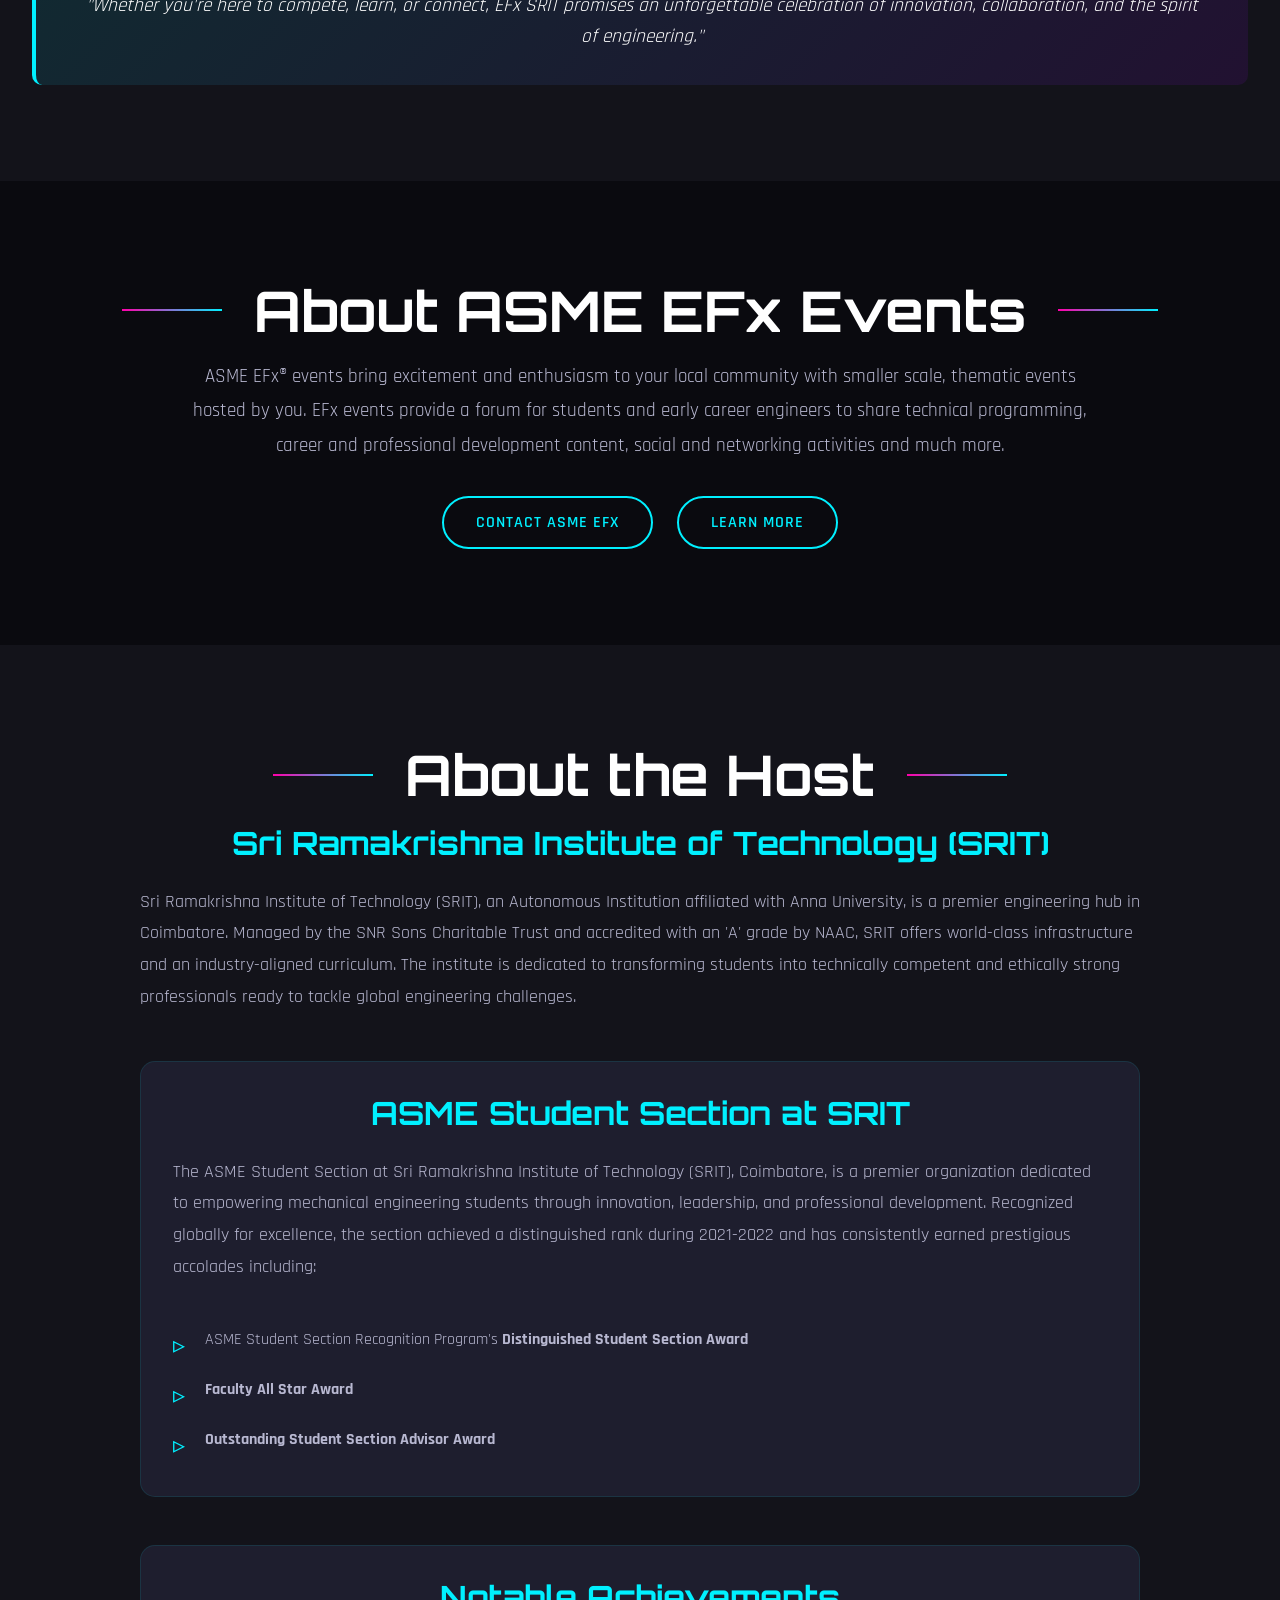
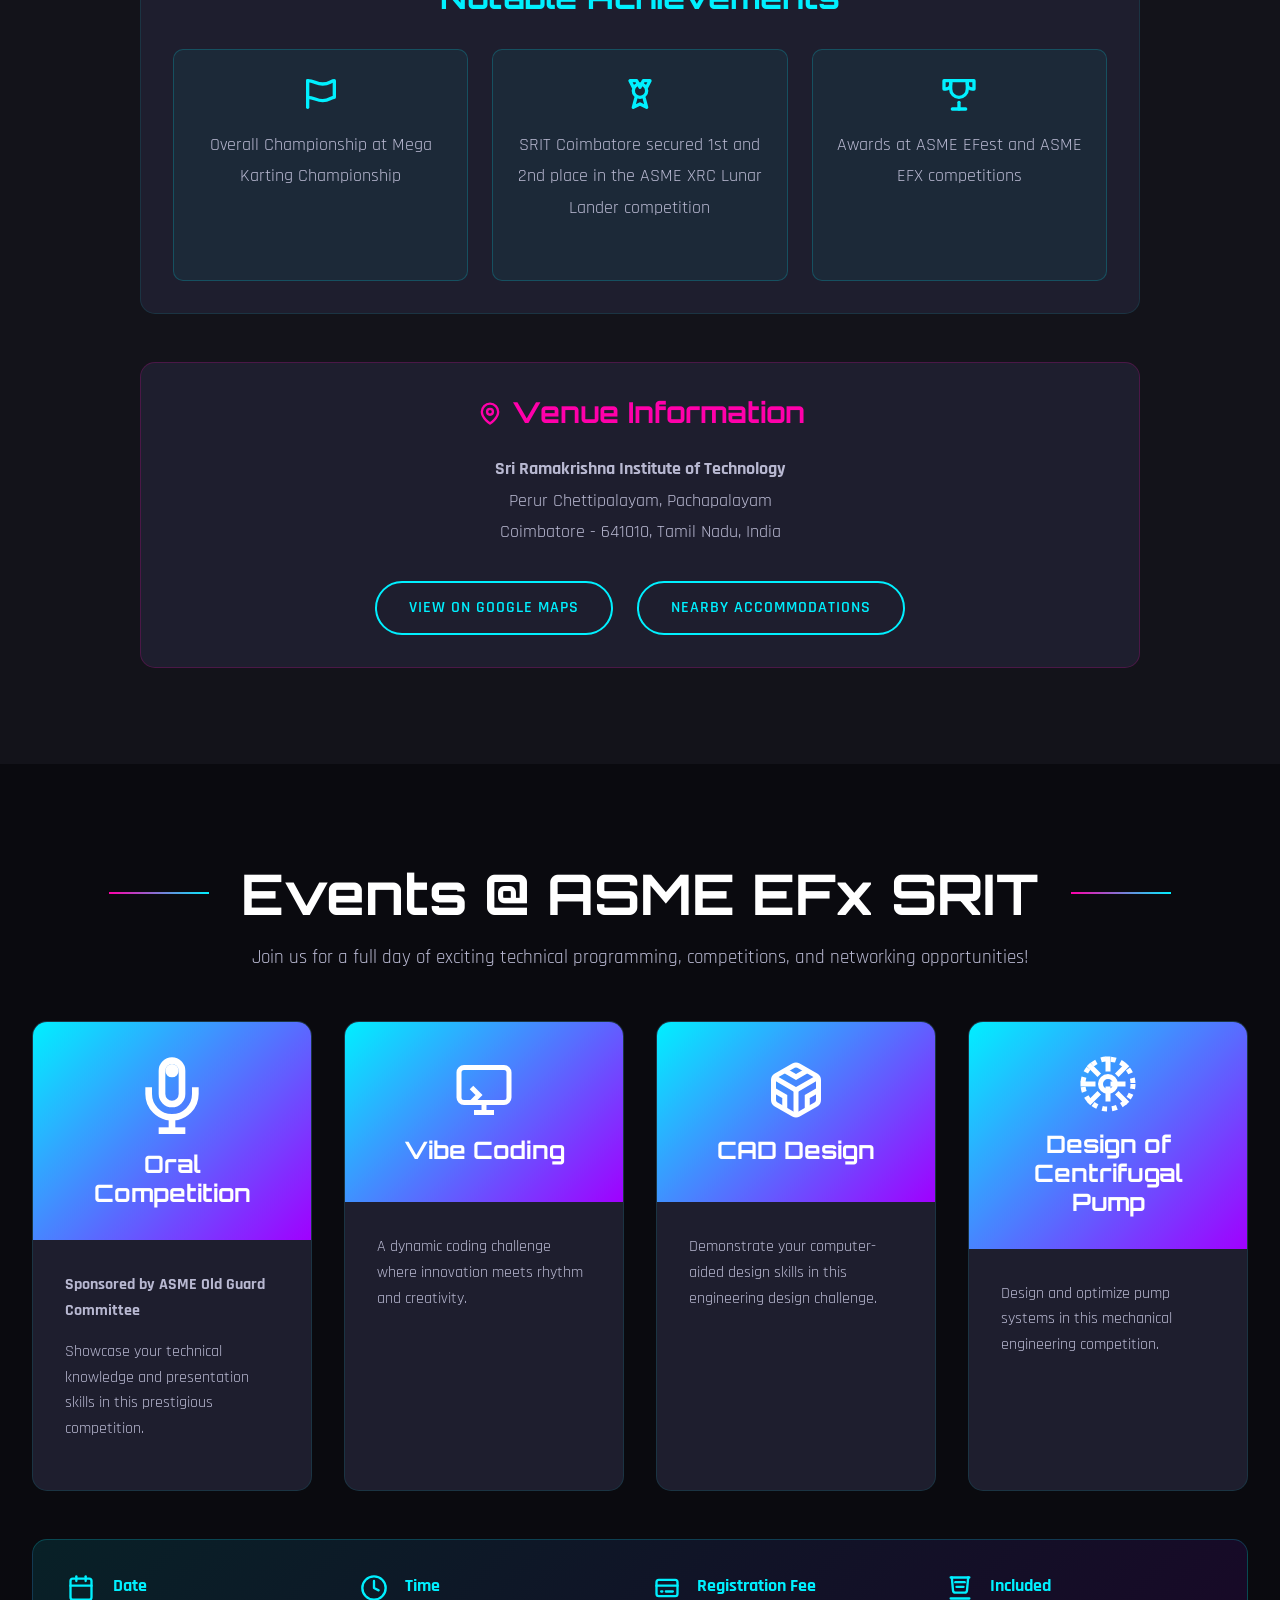
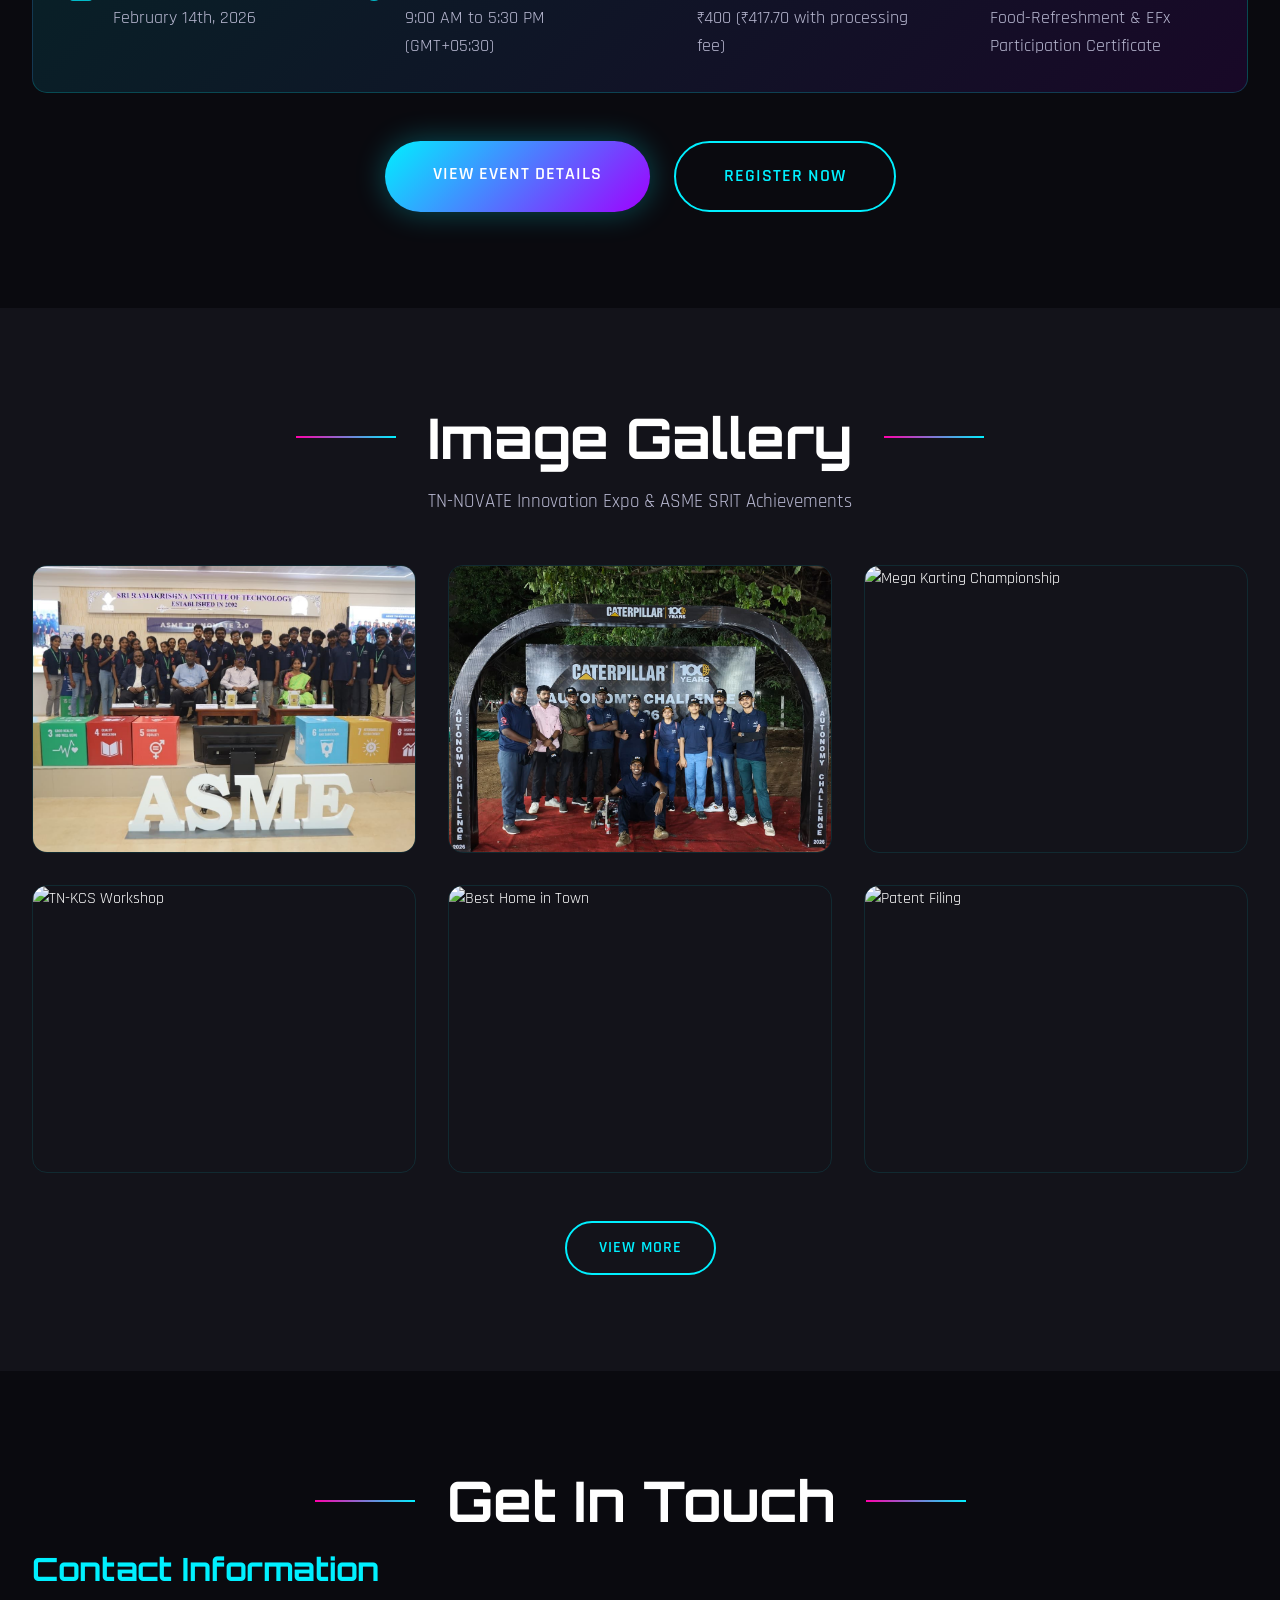
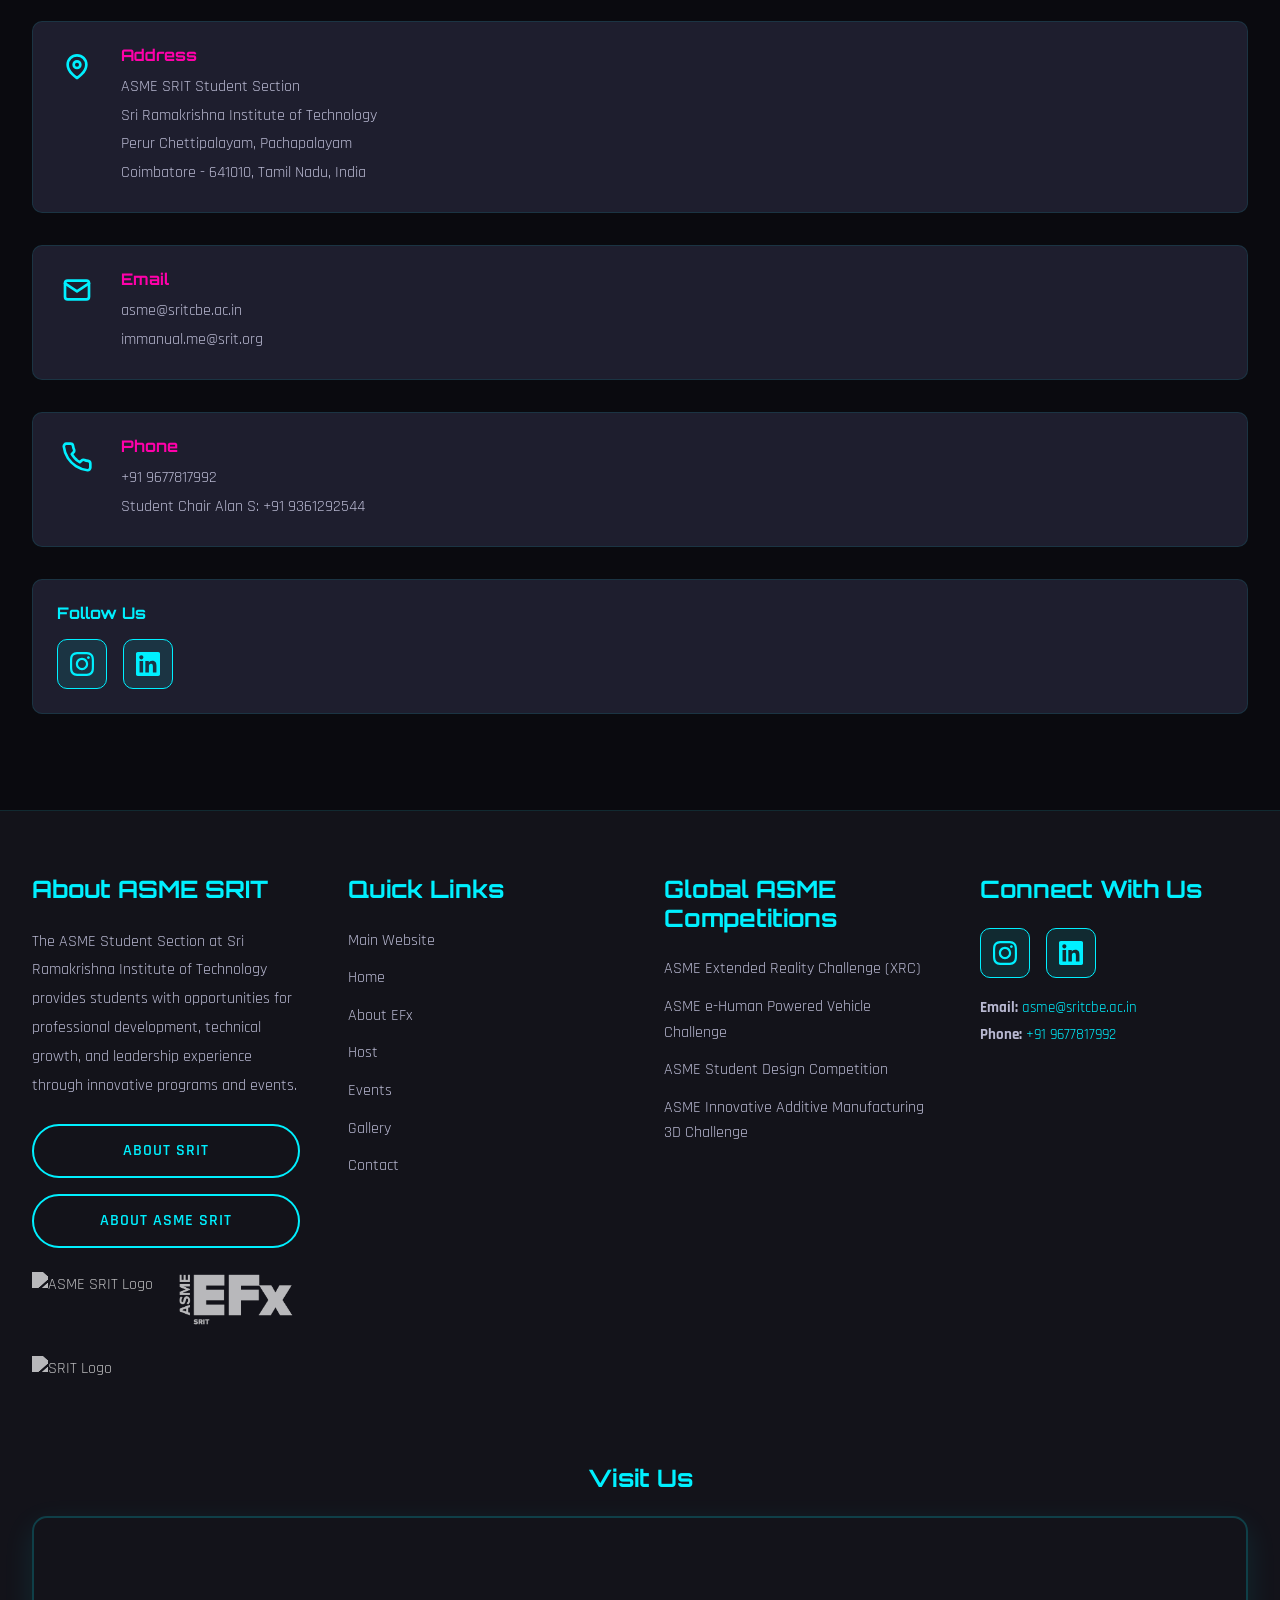
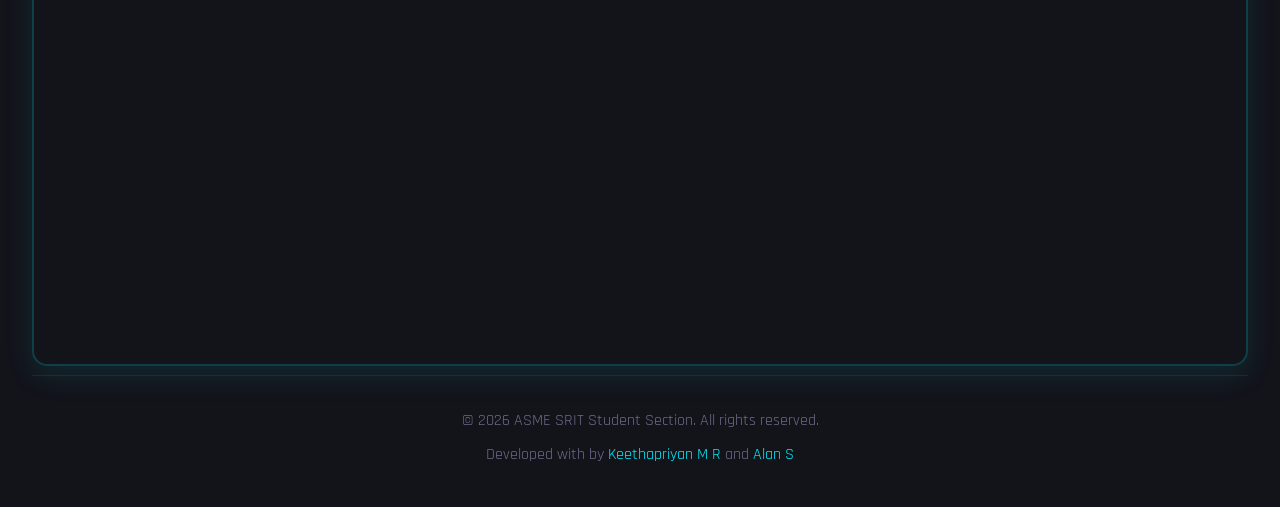
==== commit ecc8aaa0: "Final UI/UX" ====
--- a/index.html
+++ b/index.html
@@ -15,7 +15,7 @@
     <nav class="navbar">
         <div class="container">
             <div class="nav-brand">
-                <img src="Coloured_Artboard Cu-01.png" alt="ASME EFx SRIT Logo" class="nav-logo">
+                <img src="assets/images/Coloured_Artboard Cu-01.png" alt="ASME EFx SRIT Logo" class="nav-logo">
                 <div class="nav-brand-text">
                     <span class="brand-text">ASME EFx</span>
                     <span class="brand-subtext">SRIT 2026</span>
@@ -37,13 +37,23 @@
         </div>
     </nav>
 
+    <!-- Announcement Banner -->
+    <a href="https://konfhub.com/efxsrit2026" target="_blank" rel="noopener noreferrer" class="announcement-banner-link">
+        <div class="announcement-banner">
+            <div class="marquee-content">
+                <span class="marquee-text">⚡ REGISTER NOW! 🚀 Last Date: Feb 10, 2026 ⚡ REGISTER NOW! 🚀 Last Date: Feb 10, 2026 ⚡ </span>
+                <span class="marquee-text">⚡ REGISTER NOW! 🚀 Last Date: Feb 10, 2026 ⚡ REGISTER NOW! 🚀 Last Date: Feb 10, 2026 ⚡ </span>
+            </div>
+        </div>
+    </a>
+
     <!-- Hero Section -->
     <section id="home" class="hero">
         <div class="hero-grid"></div>
         <div class="container">
             <div class="hero-content">
                 <div class="hero-logo">
-                    <img src="Coloured_Artboard Cu-01.png" alt="ASME EFx SRIT Logo">
+                    <img src="assets/images/Coloured_Artboard Cu-01.png" alt="ASME EFx SRIT Logo">
                 </div>
                 <h1 class="hero-title">
                     <span class="glitch" data-text="ASME EFx SRIT">ASME EFx SRIT</span>
@@ -210,7 +220,7 @@
                                     <path d="M8 8 6 4h4l2 4 2-4h4l-2 4"></path>
                                 </svg>
                             </span>
-                            <p>Top positions at Tamil Nadu Karting Championship</p>
+                            <p>SRIT Coimbatore secured 1st and 2nd place in the ASME XRC Lunar Lander competition</p>
                         </div>
                         <div class="achievement-item">
                             <span class="achievement-icon" aria-hidden="true">
@@ -266,11 +276,12 @@
                 <div class="event-card" onclick="window.location.href='event-details.html#oral-competition'">
                     <div class="event-header">
                         <div class="event-icon">
-                            <svg width="48" height="48" viewBox="0 0 24 24" fill="none" stroke="currentColor" stroke-width="2">
+                            <svg width="80" height="80" viewBox="0 0 24 24" fill="none" stroke="currentColor" stroke-width="2">
                                 <path d="M12 2a3 3 0 0 0-3 3v7a3 3 0 0 0 6 0V5a3 3 0 0 0-3-3z"></path>
                                 <path d="M19 10v2a7 7 0 0 1-14 0v-2"></path>
                                 <line x1="12" y1="19" x2="12" y2="23"></line>
                                 <line x1="8" y1="23" x2="16" y2="23"></line>
+                                <circle cx="12" cy="5" r="1" fill="currentColor"></circle>
                             </svg>
                         </div>
                         <h3>Oral Competition</h3>
@@ -285,9 +296,12 @@
                 <div class="event-card" onclick="window.location.href='event-details.html#vibe-coding'">
                     <div class="event-header">
                         <div class="event-icon">
-                            <svg width="48" height="48" viewBox="0 0 24 24" fill="none" stroke="currentColor" stroke-width="2">
-                                <polyline points="16 18 22 12 16 6"></polyline>
-                                <polyline points="8 6 2 12 8 18"></polyline>
+                            <svg width="60" height="60" viewBox="0 0 24 24" fill="none" stroke="currentColor" stroke-width="2">
+                                <rect x="2" y="3" width="20" height="14" rx="2" ry="2"></rect>
+                                <line x1="8" y1="21" x2="16" y2="21"></line>
+                                <line x1="12" y1="17" x2="12" y2="21"></line>
+                                <path d="M7 11l3 3-3 3"></path>
+                                <path d="M11 17h4"></path>
                             </svg>
                         </div>
                         <h3>Vibe Coding</h3>
@@ -301,11 +315,13 @@
                 <div class="event-card" onclick="window.location.href='event-details.html#cad-design'">
                     <div class="event-header">
                         <div class="event-icon">
-                            <svg width="48" height="48" viewBox="0 0 24 24" fill="none" stroke="currentColor" stroke-width="2">
-                                <path d="M12 19l7-7 3 3-7 7-3-3z"></path>
-                                <path d="M18 13l-1.5-7.5L2 2l3.5 14.5L13 18l5-5z"></path>
-                                <path d="M2 2l7.586 7.586"></path>
-                                <circle cx="11" cy="11" r="2"></circle>
+                            <svg width="60" height="60" viewBox="0 0 24 24" fill="none" stroke="currentColor" stroke-width="2">
+                                <path d="M21 16V8a2 2 0 0 0-1-1.73l-7-4a2 2 0 0 0-2 0l-7 4A2 2 0 0 0 3 8v8a2 2 0 0 0 1 1.73l7 4a2 2 0 0 0 2 0l7-4A2 2 0 0 0 21 16z"></path>
+                                <polyline points="7.5 4.21 12 6.81 16.5 4.21"></polyline>
+                                <polyline points="7.5 19.79 7.5 14.6 3 12"></polyline>
+                                <polyline points="21 12 16.5 14.6 16.5 19.79"></polyline>
+                                <polyline points="3.27 6.96 12 12.01 20.73 6.96"></polyline>
+                                <line x1="12" y1="22.08" x2="12" y2="12"></line>
                             </svg>
                         </div>
                         <h3>CAD Design</h3>
@@ -319,12 +335,16 @@
                 <div class="event-card" onclick="window.location.href='event-details.html#pump-design'">
                     <div class="event-header">
                         <div class="event-icon">
-                            <svg width="48" height="48" viewBox="0 0 24 24" fill="none" stroke="currentColor" stroke-width="2">
-                                <circle cx="12" cy="12" r="10"></circle>
-                                <polyline points="12 6 12 12 16 14"></polyline>
-                            </svg>
-                        </div>
-                        <h3>Pump Design</h3>
+                            <svg width="60" height="60" viewBox="0 0 24 24" fill="none" stroke="currentColor" stroke-width="2">
+                                <circle cx="12" cy="12" r="3"></circle>
+                                <path d="M12 1v6m0 6v6"></path>
+                                <path d="m4.2 4.2 4.3 4.3m7 7 4.3 4.3"></path>
+                                <path d="M1 12h6m6 0h6"></path>
+                                <path d="m4.2 19.8 4.3-4.3m7-7 4.3-4.3"></path>
+                                <circle cx="12" cy="12" r="10" stroke-dasharray="2 2"></circle>
+                            </svg>
+                        </div>
+                        <h3>Design of Centrifugal Pump</h3>
                     </div>
                     <div class="event-body">
                         <p>Design and optimize pump systems in this mechanical engineering competition.</p>
@@ -385,7 +405,7 @@
                     </div>
                     <div class="info-copy">
                         <strong>Included</strong>
-                        <span>Veg meals &amp; EFx Participation Certificate</span>
+                        <span>Food-Refreshment &amp; EFx Participation Certificate</span>
                     </div>
                 </div>
             </div>
@@ -409,21 +429,21 @@
             
             <div class="gallery-grid">
                 <div class="gallery-item">
-                    <img src="https://www.asmesrit.org/assets/tnnovate.jpg" alt="ASME TN-NOVATE" loading="lazy">
+                    <img src="assets/images/TN_NOVATE.jpg" alt="ASME TN-NOVATE" loading="lazy">
                     <div class="gallery-overlay">
                         <div class="gallery-text">
                             <h3>ASME TN-NOVATE</h3>
-                            <p>SDG Based Innovation Project Expo</p>
+                            <p>24 HRS HACKATHON</p>
                         </div>
                     </div>
                 </div>
                 
                 <div class="gallery-item">
-                    <img src="https://www.asmesrit.org/assets/tnnovate1.jpg" alt="TN-NOVATE Project Expo" loading="lazy">
+                    <img src="assets/images/Caterpillar_autonomy_challenge_2026.jpeg" alt="CAC-26" loading="lazy">
                     <div class="gallery-overlay">
                         <div class="gallery-text">
-                            <h3>TN-NOVATE Expo</h3>
-                            <p>Innovation meets Excellence</p>
+                            <h3>Caterpillar Autonomy Challenge</h3>
+                            <p>Shortlisted for Pre-Final Round at CAC'26</p>
                         </div>
                     </div>
                 </div>
@@ -547,25 +567,6 @@
                         </div>
                     </div>
                 </div>
-                
-                <div class="contact-form">
-                    <h3>Send Us a Message</h3>
-                    <form id="contactForm">
-                        <div class="form-group">
-                            <input type="text" name="name" placeholder="Your Name" required>
-                        </div>
-                        <div class="form-group">
-                            <input type="email" name="email" placeholder="Your Email" required>
-                        </div>
-                        <div class="form-group">
-                            <input type="text" name="subject" placeholder="Subject" required>
-                        </div>
-                        <div class="form-group">
-                            <textarea name="message" rows="5" placeholder="Your Message" required></textarea>
-                        </div>
-                        <button type="submit" class="btn btn-primary">Send Message</button>
-                    </form>
-                </div>
             </div>
         </div>
     </section>
@@ -577,8 +578,13 @@
                 <div class="footer-col">
                     <h3>About ASME SRIT</h3>
                     <p>The ASME Student Section at Sri Ramakrishna Institute of Technology provides students with opportunities for professional development, technical growth, and leadership experience through innovative programs and events.</p>
+                    <div class="footer-buttons">
+                        <a href="https://www.srit.org/" target="_blank" class="btn btn-outline">About SRIT</a>
+                        <a href="https://www.asmesrit.org/" target="_blank" class="btn btn-outline">About ASME SRIT</a>
+                    </div>
                     <div class="footer-logos">
                         <img src="https://www.asmesrit.org/assets/asme-srit.png" alt="ASME SRIT Logo" class="footer-logo">
+                        <img src="assets/images/Coloured_Artboard Cu-01.png" alt="ASME EFx" class="footer-logo efx-logo">
                         <img src="https://www.asmesrit.org/assets/SRIT%20-%20New%20Logo%20File.png" alt="SRIT Logo" class="footer-logo">
                     </div>
                 </div>
--- a/styles.css
+++ b/styles.css
@@ -1,3 +1,69 @@
+/* ========================================
+   ANNOUNCEMENT BANNER
+   ======================================== */
+.announcement-banner-link {
+    text-decoration: none;
+    display: block;
+    cursor: pointer;
+}
+
+.announcement-banner {
+    background: linear-gradient(90deg, #ff00aa 0%, #00f0ff 25%, #a000ff 50%, #ff00aa 75%, #00f0ff 100%);
+    background-size: 200% 100%;
+    animation: gradient-shift 8s ease infinite;
+    padding: 0.5rem 0;
+    overflow: hidden;
+    position: fixed;
+    top: 56px;
+    width: 100%;
+    z-index: 500;
+    box-shadow: 0 0 30px rgba(255, 0, 170, 0.8), 0 0 60px rgba(0, 240, 255, 0.4);
+    border-bottom: 2px solid rgba(0, 240, 255, 0.6);
+    transition: all 0.3s ease;
+}
+
+.announcement-banner-link:hover .announcement-banner {
+    box-shadow: 0 0 40px rgba(255, 0, 170, 1), 0 0 80px rgba(0, 240, 255, 0.6);
+    border-bottom: 2px solid rgba(0, 240, 255, 1);
+}
+
+@keyframes gradient-shift {
+    0%, 100% {
+        background-position: 0% center;
+    }
+    50% {
+        background-position: 100% center;
+    }
+}
+
+.marquee-content {
+    display: flex;
+    animation: marquee-scroll 25s linear infinite;
+    white-space: nowrap;
+    gap: 0;
+}
+
+.marquee-text {
+    font-size: 0.95rem;
+    font-weight: 800;
+    color: #ffffff;
+    text-shadow: 0 0 15px rgba(0, 240, 255, 1), 0 0 30px rgba(255, 0, 170, 0.8);
+    font-family: 'Orbitron', sans-serif;
+    letter-spacing: 1.5px;
+    padding: 0 4rem;
+    display: inline-block;
+    flex-shrink: 0;
+}
+
+@keyframes marquee-scroll {
+    0% {
+        transform: translateX(100%);
+    }
+    100% {
+        transform: translateX(-100%);
+    }
+}
+
 /* ========================================
    ASME EFx SRIT 2026 - Dark Mode Styles
    High-Tech Design with Neon Accents
@@ -93,11 +159,11 @@
     position: fixed;
     top: 0;
     width: 100%;
-    background: rgba(10, 10, 15, 0.8);
+    background: rgba(10, 10, 15, 0.95);
     backdrop-filter: blur(10px);
     border-bottom: 1px solid rgba(0, 240, 255, 0.1);
     z-index: 1000;
-    padding: 1rem 0;
+    padding: 0.5rem 0;
 }
 
 .navbar .container {
@@ -109,11 +175,11 @@
 .nav-brand {
     display: flex;
     align-items: center;
-    gap: 1rem;
+    gap: 0.75rem;
 }
 
 .nav-logo {
-    height: 50px;
+    height: 40px;
     width: auto;
     object-fit: contain;
 }
@@ -125,7 +191,7 @@
 
 .brand-text {
     font-family: var(--font-heading);
-    font-size: 1.5rem;
+    font-size: 1.2rem;
     font-weight: 900;
     background: var(--gradient-primary);
     -webkit-background-clip: text;
@@ -134,10 +200,10 @@
 }
 
 .brand-subtext {
-    font-size: 0.75rem;
+    font-size: 0.65rem;
     color: var(--neon-cyan);
     letter-spacing: 2px;
-    margin-top: -5px;
+    margin-top: -3px;
 }
 
 .nav-menu {
@@ -200,7 +266,7 @@
     position: relative;
     overflow: hidden;
     background: radial-gradient(ellipse at center, rgba(0, 102, 255, 0.1) 0%, var(--bg-primary) 70%);
-    padding-top: 80px;
+    padding-top: 120px;
 }
 
 .hero-grid {
@@ -252,7 +318,7 @@
     font-size: clamp(3rem, 8vw, 6rem);
     margin-bottom: 1rem;
     text-transform: uppercase;
-    font-family: 'Proxima Nova', 'Orbitron', sans-serif;
+    font-family: 'Proxima Nova','Proxima Nova Alt', 'Segoe UI', 'Orbitron', sans-serif;
 }
 
 .glitch {
@@ -262,6 +328,10 @@
     -webkit-text-fill-color: transparent;
     background-clip: text;
     animation: glitch 3s infinite;
+
+    font-family: 'Proxima Nova', 'Proxima Nova Alt', sans-serif;
+    font-weight: 800;
+    text-shadow: 0 0 25px rgba(0, 240, 255, 0.35);
 }
 
 @keyframes glitch {
@@ -269,16 +339,16 @@
         transform: translate(0);
     }
     92% {
-        transform: translate(-2px, 2px);
+        transform: translate(-1px, 1px);
     }
     94% {
-        transform: translate(2px, -2px);
+        transform: translate(1px, -1px);
     }
     96% {
-        transform: translate(-2px, -2px);
+        transform: translate(-1px, -1px);
     }
     98% {
-        transform: translate(2px, 2px);
+        transform: translate(1px, 1px);
     }
 }
 
@@ -693,9 +763,10 @@
 
 .events-grid {
     display: grid;
-    grid-template-columns: repeat(auto-fit, minmax(300px, 1fr));
+    grid-template-columns: repeat(auto-fit, minmax(280px, 1fr));
     gap: 2rem;
     margin-bottom: 3rem;
+    align-items: stretch;
 }
 
 .event-card {
@@ -705,6 +776,10 @@
     border: 1px solid rgba(0, 240, 255, 0.1);
     transition: var(--transition-base);
     cursor: pointer;
+    display: flex;
+    flex-direction: column;
+    height: 100%;
+    min-height: 420px;
 }
 
 .event-card:hover {
@@ -717,25 +792,41 @@
     background: var(--gradient-primary);
     padding: 2rem;
     text-align: center;
+    min-height: 180px;
+    display: flex;
+    flex-direction: column;
+    justify-content: center;
+
 }
 
 .event-icon {
     font-size: 3rem;
     margin-bottom: 1rem;
     color: var(--text-primary);
-}
-
-.event-icon svg {
+    display: flex;
+    align-items: center;
+    justify-content: center;
+    min-height: 60px;
+}
+
+.event-icon svg,
+.event-icon img {
     color: var(--text-primary);
+    filter: brightness(0) invert(1);
 }
 
 .event-header h3 {
     font-size: 1.5rem;
     color: var(--text-primary);
+    margin: 0;
 }
 
 .event-body {
     padding: 2rem;
+    flex: 1;
+    display: flex;
+    flex-direction: column;
+    justify-content: space-between;
 }
 
 .event-body p {
@@ -1064,6 +1155,20 @@
     margin-bottom: 1.5rem;
 }
 
+.footer-buttons {
+    display: flex;
+    gap: 1rem;
+    justify-content: space-between;
+    margin-bottom: 1.5rem;
+    flex-wrap: wrap;
+}
+
+.footer-buttons .btn {
+    flex: 1;
+    text-align: center;
+    min-width: 150px;
+}
+
 .footer-logos {
     display: flex;
     gap: 1.5rem;
@@ -1082,7 +1187,9 @@
 .footer-logo:hover {
     opacity: 1;
 }
-
+.efx-logo {
+    height: 55px;
+}
 .footer-links {
     list-style: none;
 }
@@ -1357,4 +1464,11 @@
 ::-moz-selection {
     background: var(--neon-cyan);
     color: var(--bg-primary);
+}
+.event-detail-section .container {
+    max-width: 1300px;   /* makes content wider */
+}
+
+.event-detail-card {
+    width: 100%;
 }
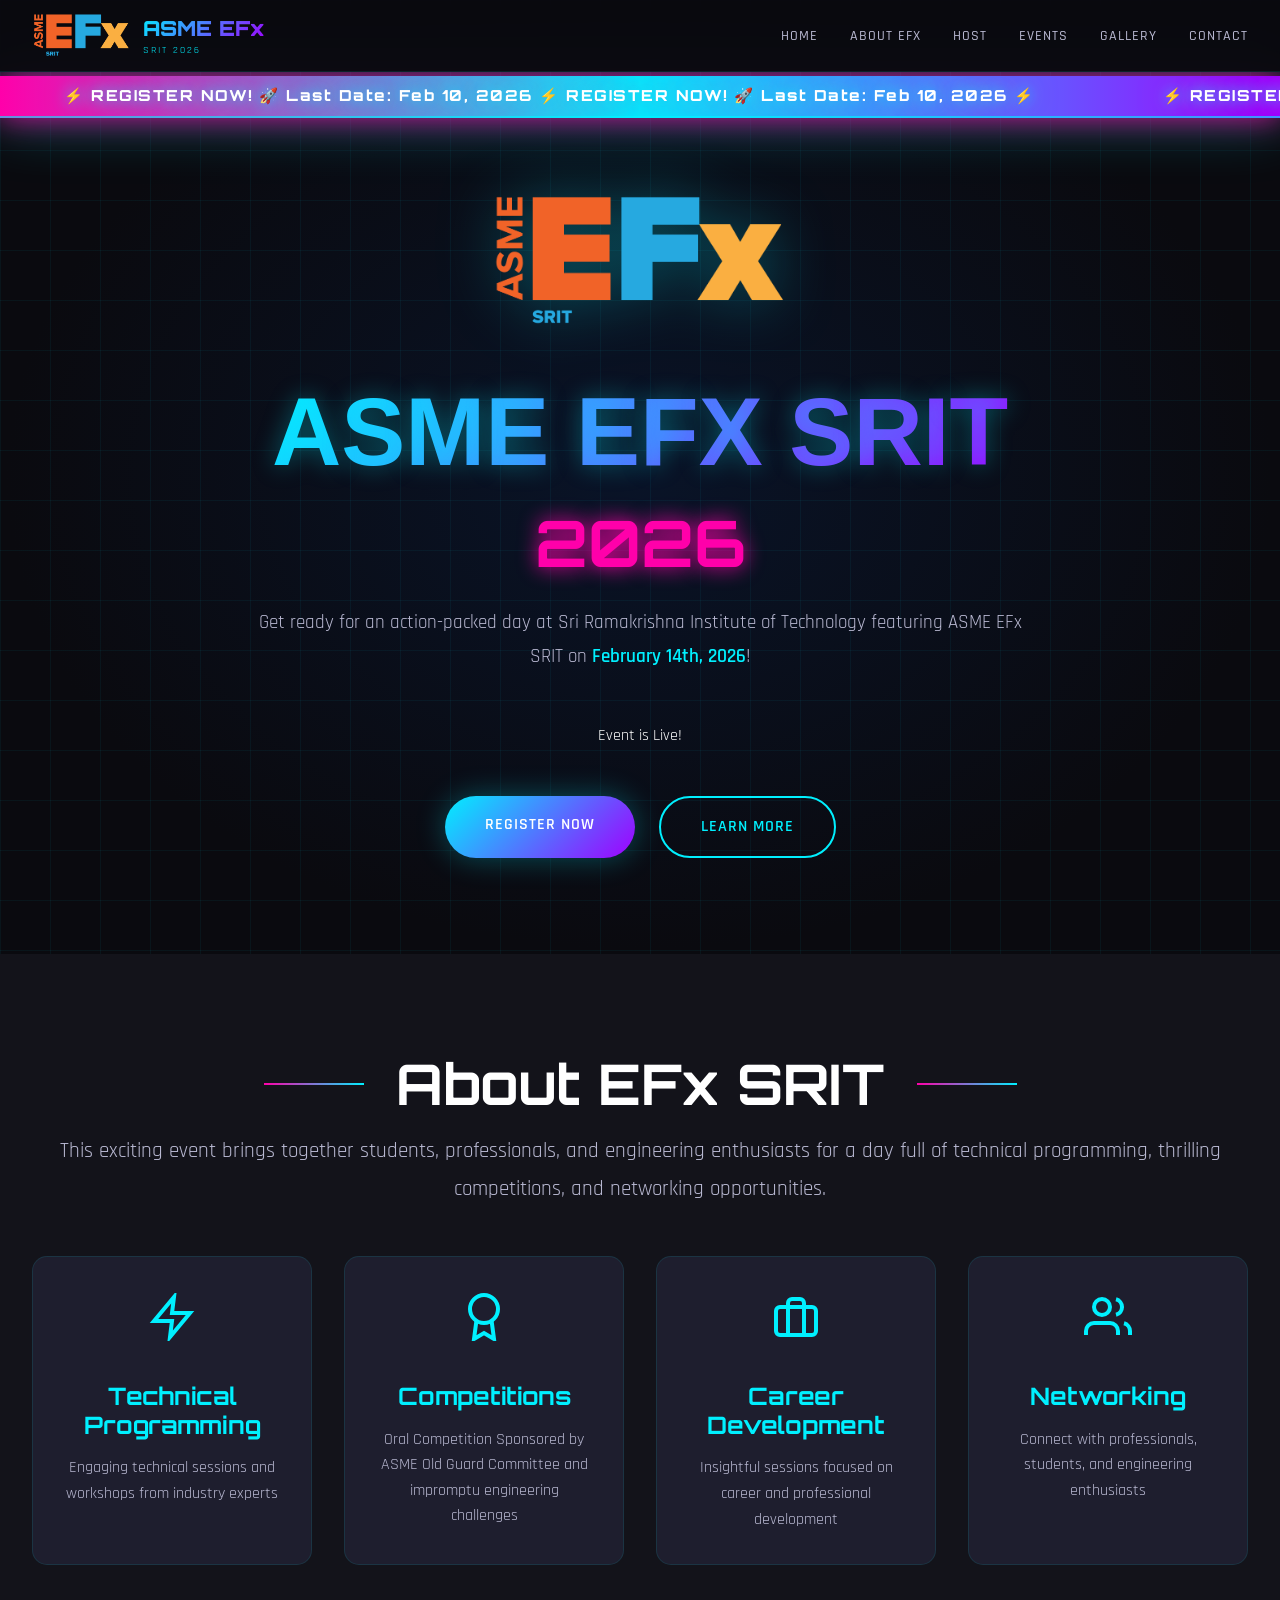
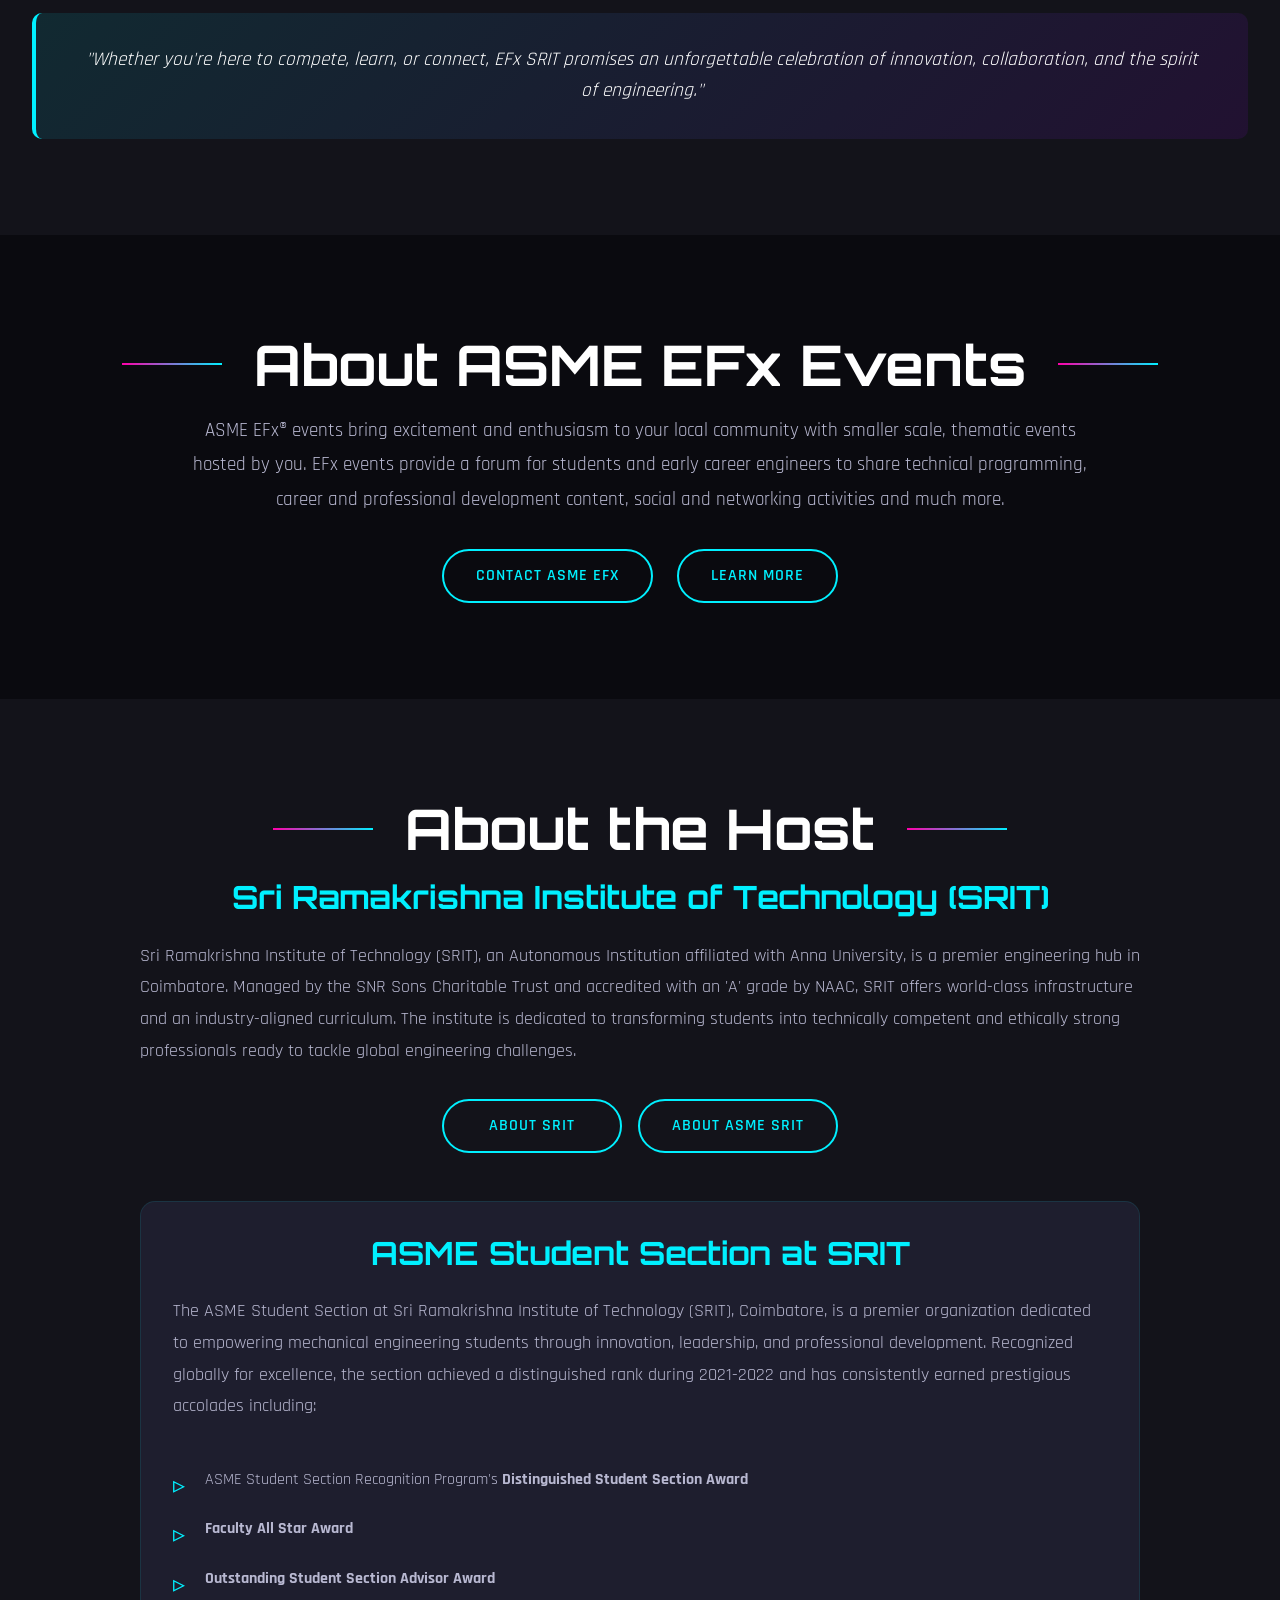
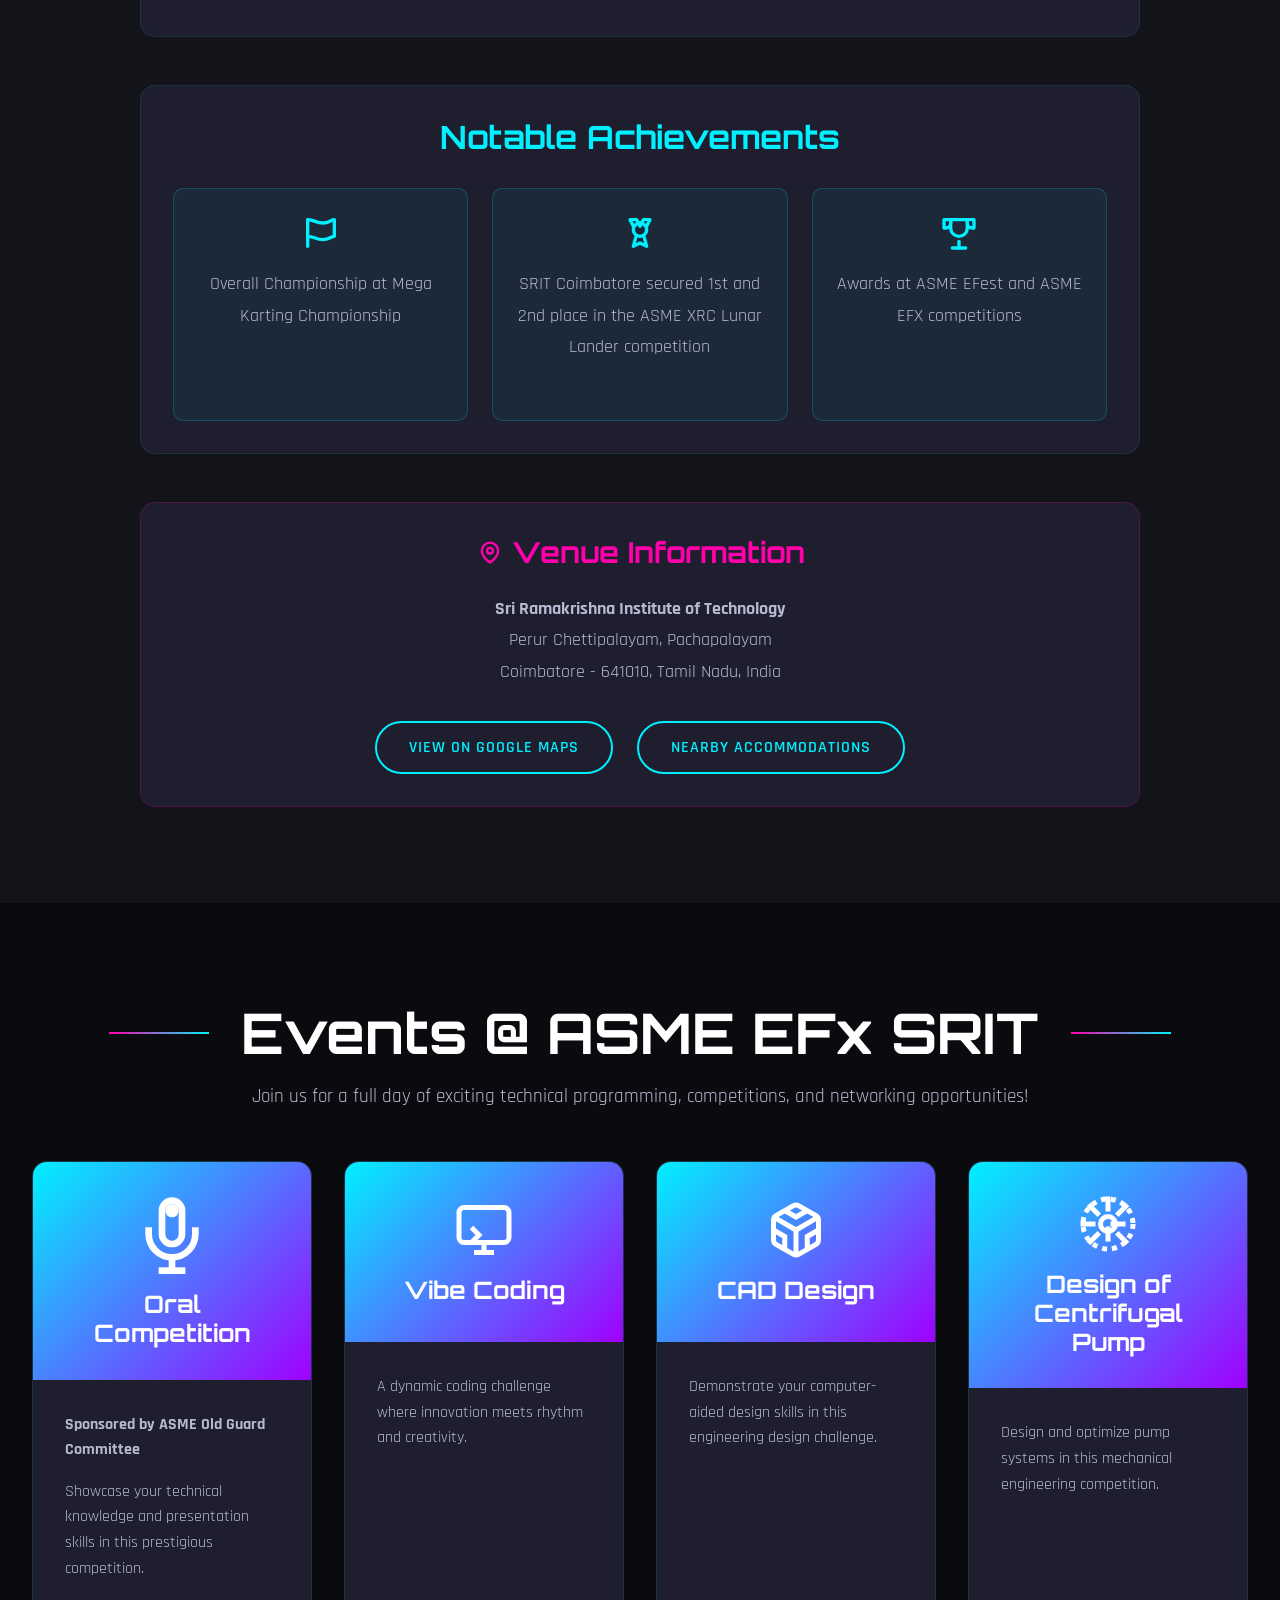
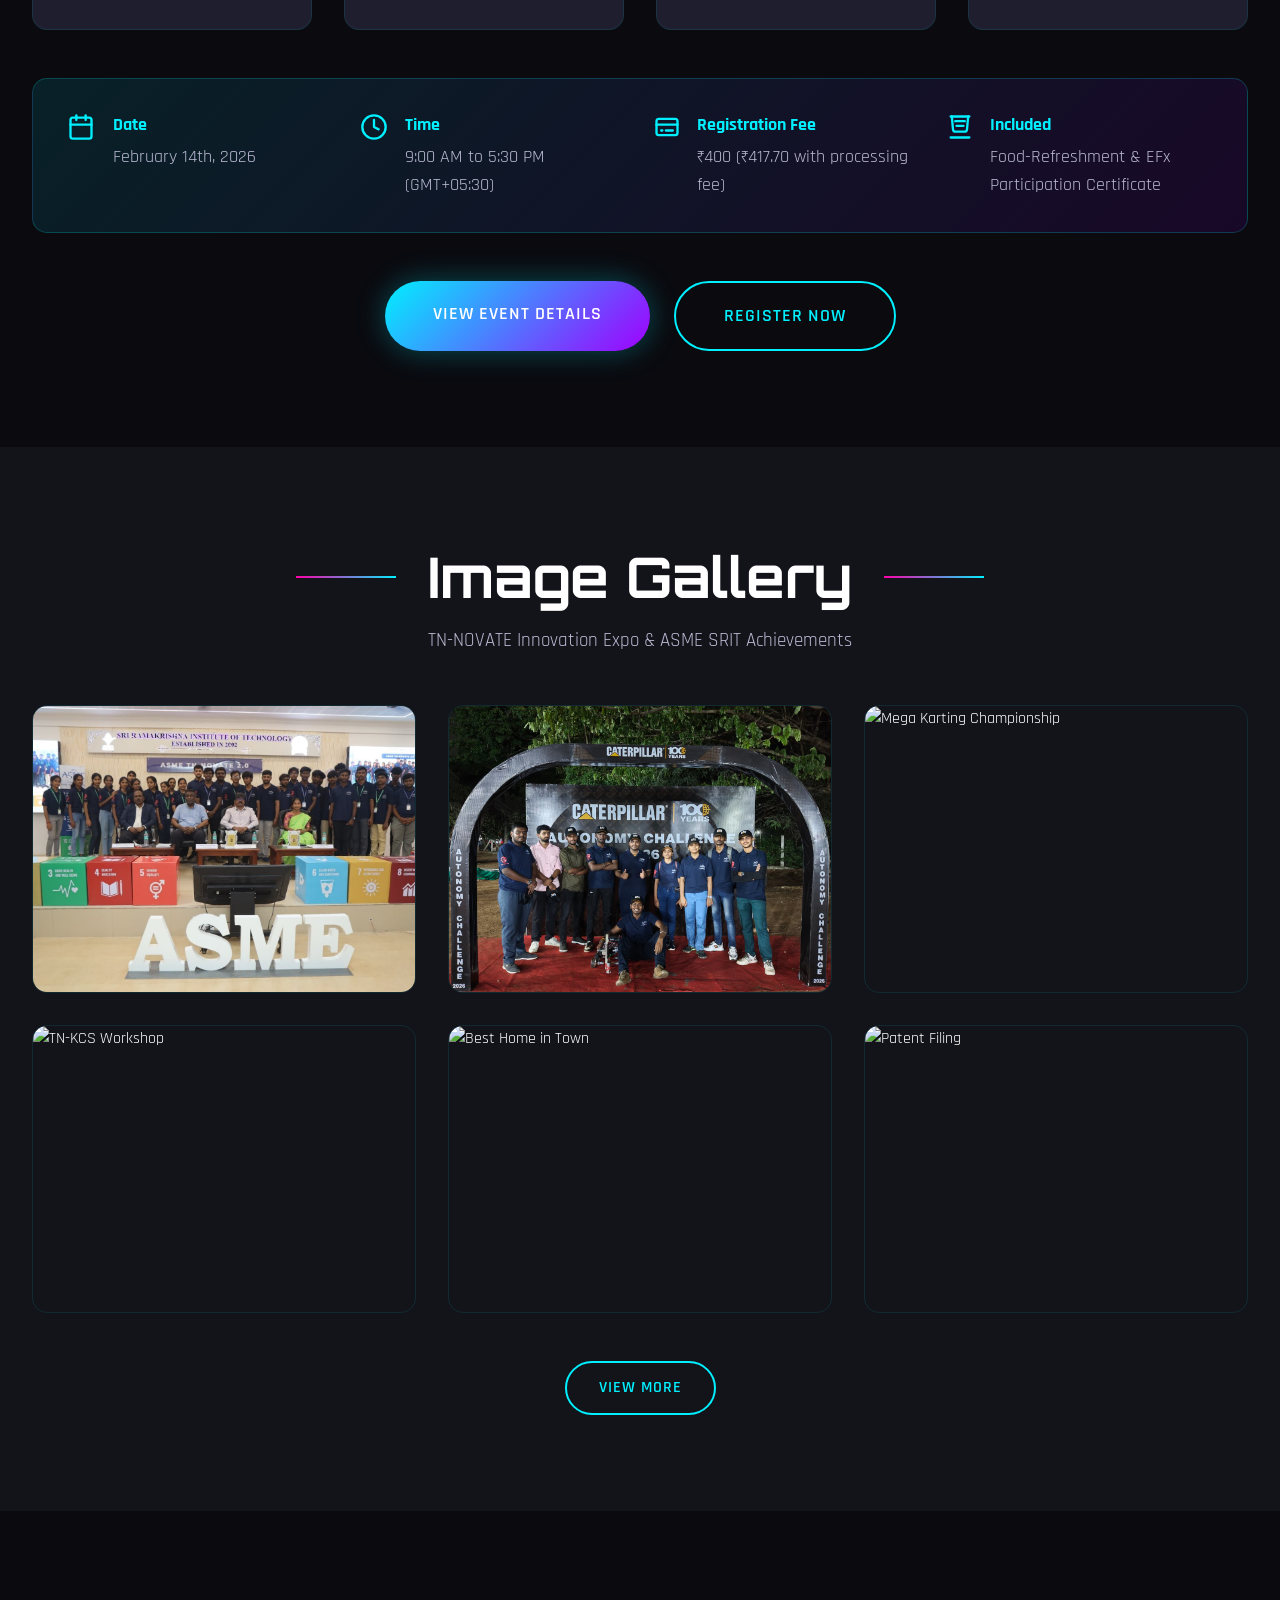
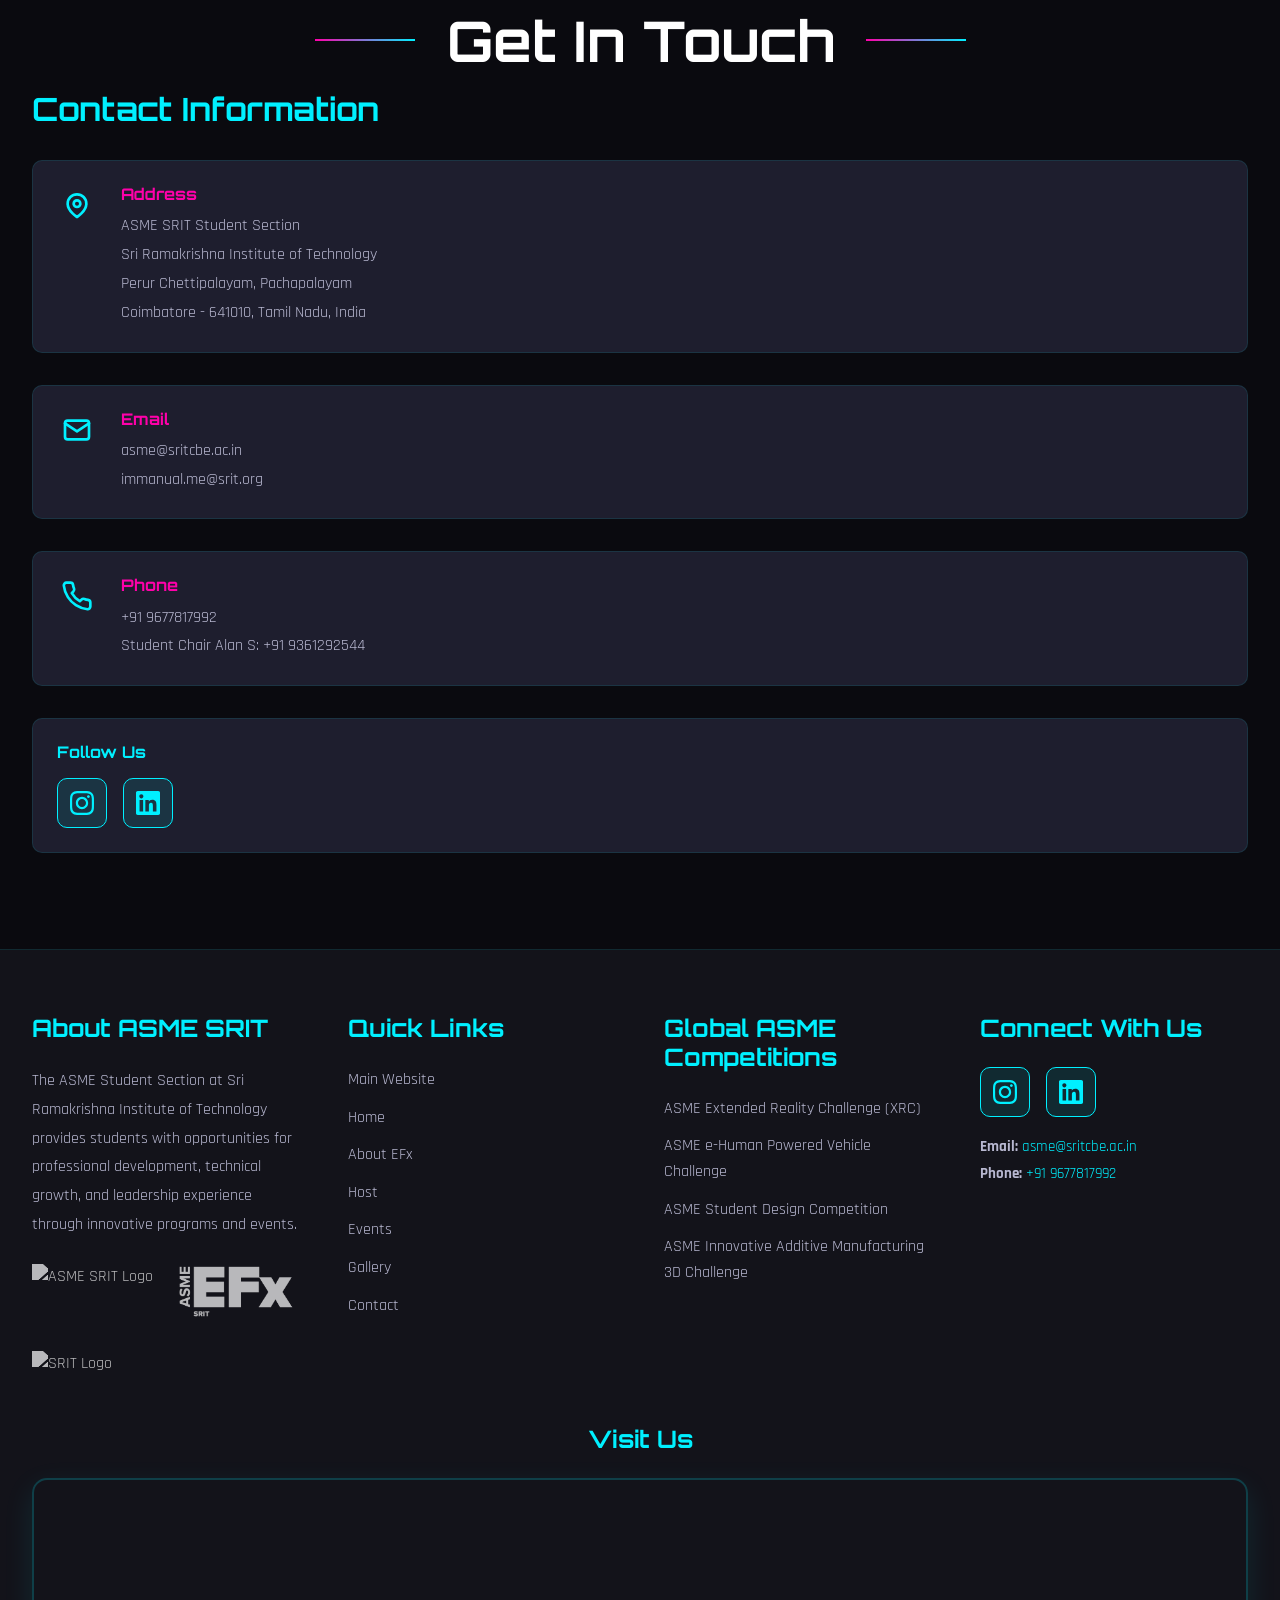
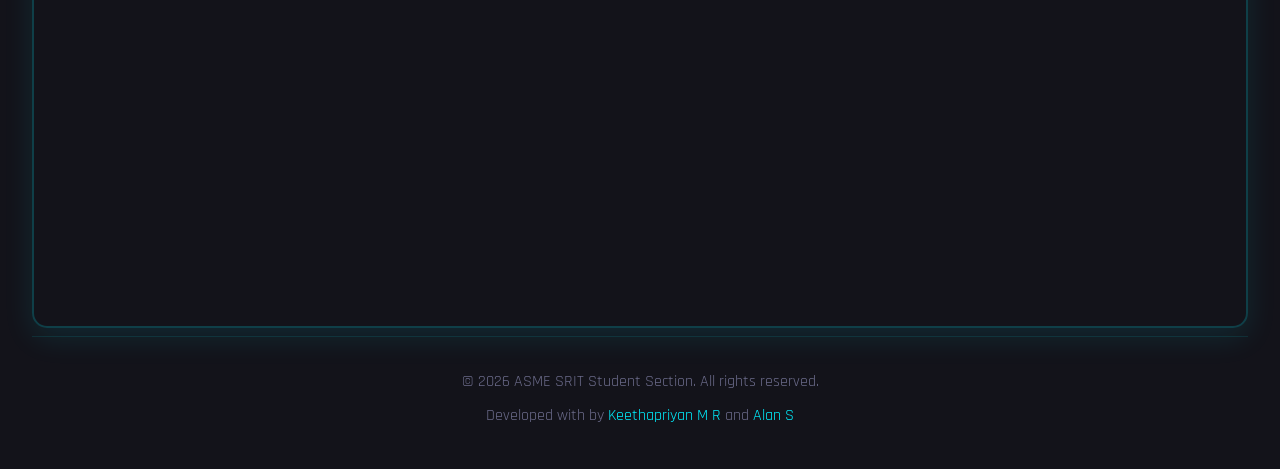
==== commit 80b1ca55: "Updated with Tools" ====
--- a/index.html
+++ b/index.html
@@ -9,18 +9,27 @@
     <link rel="preconnect" href="https://fonts.gstatic.com" crossorigin>
     <link href="https://fonts.googleapis.com/css2?family=Orbitron:wght@400;500;700;900&family=Rajdhani:wght@300;400;500;600;700&display=swap" rel="stylesheet">
     <link href="https://fonts.cdnfonts.com/css/proxima-nova-2" rel="stylesheet">
+    <link rel="icon" type="image/png" href="assets/images/Coloured_Artboard Cu-01.png">
 </head>
 <body>
+    <!-- Loading Screen -->
+    <div class="loading-screen">
+        <div class="loading-content">
+            <img src="assets/images/Coloured_Artboard Cu-01.png" alt="ASME EFx SRIT" class="loading-logo">
+            <div class="loading-spinner"></div>
+        </div>
+    </div>
+    
     <!-- Navigation -->
     <nav class="navbar">
         <div class="container">
-            <div class="nav-brand">
+            <a href="https://efests.asme.org/efx" target="_blank" rel="noopener noreferrer" class="nav-brand">
                 <img src="assets/images/Coloured_Artboard Cu-01.png" alt="ASME EFx SRIT Logo" class="nav-logo">
                 <div class="nav-brand-text">
                     <span class="brand-text">ASME EFx</span>
                     <span class="brand-subtext">SRIT 2026</span>
                 </div>
-            </div>
+            </a>
             <ul class="nav-menu">
                 <li><a href="#home" class="nav-link">Home</a></li>
                 <li><a href="#about-efx" class="nav-link">About EFx</a></li>
@@ -38,7 +47,7 @@
     </nav>
 
     <!-- Announcement Banner -->
-    <a href="https://konfhub.com/efxsrit2026" target="_blank" rel="noopener noreferrer" class="announcement-banner-link">
+    <a href="https://bit.ly/efxsrit2026" target="_blank" rel="noopener noreferrer" class="announcement-banner-link">
         <div class="announcement-banner">
             <div class="marquee-content">
                 <span class="marquee-text">⚡ REGISTER NOW! 🚀 Last Date: Feb 10, 2026 ⚡ REGISTER NOW! 🚀 Last Date: Feb 10, 2026 ⚡ </span>
@@ -81,7 +90,7 @@
                     </div>
                 </div>
                 <div class="hero-cta">
-                    <a href="https://konfhub.com/efxsrit2026" target="_blank" class="btn btn-primary">Register Now</a>
+                    <a href="https://bit.ly/efxsrit2026" target="_blank" class="btn btn-primary">Register Now</a>
                     <a href="#about-efx" class="btn btn-secondary">Learn More</a>
                 </div>
             </div>
@@ -186,6 +195,10 @@
                     <p>
                         Sri Ramakrishna Institute of Technology (SRIT), an Autonomous Institution affiliated with Anna University, is a premier engineering hub in Coimbatore. Managed by the SNR Sons Charitable Trust and accredited with an 'A' grade by NAAC, SRIT offers world-class infrastructure and an industry-aligned curriculum. The institute is dedicated to transforming students into technically competent and ethically strong professionals ready to tackle global engineering challenges.
                     </p>
+                    <div class="host-buttons">
+                        <a href="https://www.srit.org/" target="_blank" class="btn btn-outline">About SRIT</a>
+                        <a href="https://www.asmesrit.org/" target="_blank" class="btn btn-outline">About ASME SRIT</a>
+                    </div>
                 </div>
                 
                 <div class="host-subsection">
@@ -412,7 +425,7 @@
 
             <div class="event-cta">
                 <a href="event-details.html" class="btn btn-primary btn-large">View Event Details</a>
-                <a href="https://konfhub.com/efxsrit2026" target="_blank" class="btn btn-outline btn-large">Register Now</a>
+                <a href="https://bit.ly/efxsrit2026" target="_blank" class="btn btn-outline btn-large">Register Now</a>
             </div>
         </div>
     </section>
@@ -578,14 +591,16 @@
                 <div class="footer-col">
                     <h3>About ASME SRIT</h3>
                     <p>The ASME Student Section at Sri Ramakrishna Institute of Technology provides students with opportunities for professional development, technical growth, and leadership experience through innovative programs and events.</p>
-                    <div class="footer-buttons">
-                        <a href="https://www.srit.org/" target="_blank" class="btn btn-outline">About SRIT</a>
-                        <a href="https://www.asmesrit.org/" target="_blank" class="btn btn-outline">About ASME SRIT</a>
-                    </div>
                     <div class="footer-logos">
-                        <img src="https://www.asmesrit.org/assets/asme-srit.png" alt="ASME SRIT Logo" class="footer-logo">
-                        <img src="assets/images/Coloured_Artboard Cu-01.png" alt="ASME EFx" class="footer-logo efx-logo">
-                        <img src="https://www.asmesrit.org/assets/SRIT%20-%20New%20Logo%20File.png" alt="SRIT Logo" class="footer-logo">
+                        <a href="https://www.asmesrit.org/" target="_blank" rel="noopener noreferrer">
+                            <img src="https://www.asmesrit.org/assets/asme-srit.png" alt="ASME SRIT Logo" class="footer-logo">
+                        </a>
+                        <a href="https://efests.asme.org/efx" target="_blank" rel="noopener noreferrer">
+                            <img src="assets/images/Coloured_Artboard Cu-01.png" alt="ASME EFx" class="footer-logo efx-logo">
+                        </a>
+                        <a href="https://www.srit.org/" target="_blank" rel="noopener noreferrer">
+                            <img src="https://www.asmesrit.org/assets/SRIT%20-%20New%20Logo%20File.png" alt="SRIT Logo" class="footer-logo">
+                        </a>
                     </div>
                 </div>
                 
--- a/styles.css
+++ b/styles.css
@@ -1,3 +1,64 @@
+/* ========================================
+   LOADING SCREEN
+   ======================================== */
+.loading-screen {
+    position: fixed;
+    top: 0;
+    left: 0;
+    width: 100%;
+    height: 100%;
+    background: var(--bg-primary);
+    display: flex;
+    justify-content: center;
+    align-items: center;
+    z-index: 9999;
+    transition: opacity 0.5s ease, visibility 0.5s ease;
+}
+
+.loading-screen.hidden {
+    opacity: 0;
+    visibility: hidden;
+}
+
+.loading-content {
+    text-align: center;
+    animation: fadeInScale 0.8s ease-out;
+}
+
+.loading-logo {
+    width: 150px;
+    height: auto;
+    margin-bottom: 2rem;
+    animation: float 3s ease-in-out infinite;
+    filter: drop-shadow(0 0 20px var(--neon-cyan));
+}
+
+.loading-spinner {
+    width: 60px;
+    height: 60px;
+    margin: 0 auto;
+    border: 4px solid rgba(0, 240, 255, 0.1);
+    border-top: 4px solid var(--neon-cyan);
+    border-radius: 50%;
+    animation: spin 1s linear infinite;
+}
+
+@keyframes fadeInScale {
+    0% {
+        opacity: 0;
+        transform: scale(0.8);
+    }
+    100% {
+        opacity: 1;
+        transform: scale(1);
+    }
+}
+
+@keyframes spin {
+    0% { transform: rotate(0deg); }
+    100% { transform: rotate(360deg); }
+}
+
 /* ========================================
    ANNOUNCEMENT BANNER
    ======================================== */
@@ -14,7 +75,7 @@
     padding: 0.5rem 0;
     overflow: hidden;
     position: fixed;
-    top: 56px;
+    top: 76px;
     width: 100%;
     z-index: 500;
     box-shadow: 0 0 30px rgba(255, 0, 170, 0.8), 0 0 60px rgba(0, 240, 255, 0.4);
@@ -163,7 +224,7 @@
     backdrop-filter: blur(10px);
     border-bottom: 1px solid rgba(0, 240, 255, 0.1);
     z-index: 1000;
-    padding: 0.5rem 0;
+    padding: 0.75rem 0;
 }
 
 .navbar .container {
@@ -176,10 +237,16 @@
     display: flex;
     align-items: center;
     gap: 0.75rem;
+    text-decoration: none;
+    transition: var(--transition-base);
+}
+
+.nav-brand:hover .nav-logo {
+    filter: drop-shadow(0 0 15px var(--neon-cyan));
 }
 
 .nav-logo {
-    height: 40px;
+    height: 46px;
     width: auto;
     object-fit: contain;
 }
@@ -191,7 +258,7 @@
 
 .brand-text {
     font-family: var(--font-heading);
-    font-size: 1.2rem;
+    font-size: 1.3rem;
     font-weight: 900;
     background: var(--gradient-primary);
     -webkit-background-clip: text;
@@ -266,7 +333,7 @@
     position: relative;
     overflow: hidden;
     background: radial-gradient(ellipse at center, rgba(0, 102, 255, 0.1) 0%, var(--bg-primary) 70%);
-    padding-top: 120px;
+    padding-top: 190px;
 }
 
 .hero-grid {
@@ -376,7 +443,8 @@
 .countdown {
     display: flex;
     justify-content: center;
-    gap: 2rem;
+    gap: 1rem;
+    flex-wrap: wrap;
     margin-bottom: 3rem;
 }
 
@@ -499,6 +567,7 @@
 section {
     padding: var(--spacing-xl) 0;
     position: relative;
+    scroll-margin-top: 140px;
 }
 
 .section-title {
@@ -652,6 +721,19 @@
     color: var(--text-secondary);
     line-height: 1.8;
     margin-bottom: 2rem;
+}
+
+.host-buttons {
+    display: flex;
+    gap: 1rem;
+    justify-content: center;
+    margin-top: 2rem;
+    flex-wrap: wrap;
+}
+
+.host-buttons .btn {
+    min-width: 180px;
+    text-align: center;
 }
 
 .host-subsection {
@@ -1176,6 +1258,15 @@
     margin-top: 1.5rem;
 }
 
+.footer-logos a {
+    display: inline-block;
+    transition: var(--transition-base);
+}
+
+.footer-logos a:hover {
+    transform: translateY(-5px);
+}
+
 .footer-logo {
     height: 60px;
     width: auto;
@@ -1471,4 +1562,71 @@
 
 .event-detail-card {
     width: 100%;
-}+}
+@media (max-width: 768px) {
+
+  .hero {
+    min-height: auto;        /* allow content to define height */
+    padding-top: 170px;      /* navbar + banner space */
+    padding-bottom: 60px;    /* space for buttons */
+  }
+
+}
+@media (max-width: 480px) {
+  .countdown-item {
+    min-width: 45%;
+    padding: 1rem;
+  }
+
+  .countdown-value {
+    font-size: 2rem;
+  }
+}
+@media (max-width: 768px) {
+  .announcement-banner {
+    top: 64px;
+  }
+}
+.gallery-modal {
+  position: fixed;
+  inset: 0;
+  z-index: 9999;
+  display: flex;
+  align-items: center;
+  justify-content: center;
+}
+
+.modal-overlay {
+  position: absolute;
+  inset: 0;
+  background: rgba(0,0,0,0.85);
+}
+
+.modal-content {
+  position: relative;
+  background: #111;
+  padding: 1rem;
+  border-radius: 12px;
+  max-width: 90%;
+  max-height: 90%;
+  overflow: auto;
+  z-index: 2;
+}
+
+.modal-content img {
+  width: 100%;
+  border-radius: 10px;
+}
+
+.modal-close {
+  position: absolute;
+  top: -12px;
+  right: -12px;
+  background: #ff00aa;
+  border: none;
+  width: 36px;
+  height: 36px;
+  border-radius: 50%;
+  font-size: 22px;
+  cursor: pointer;
+}
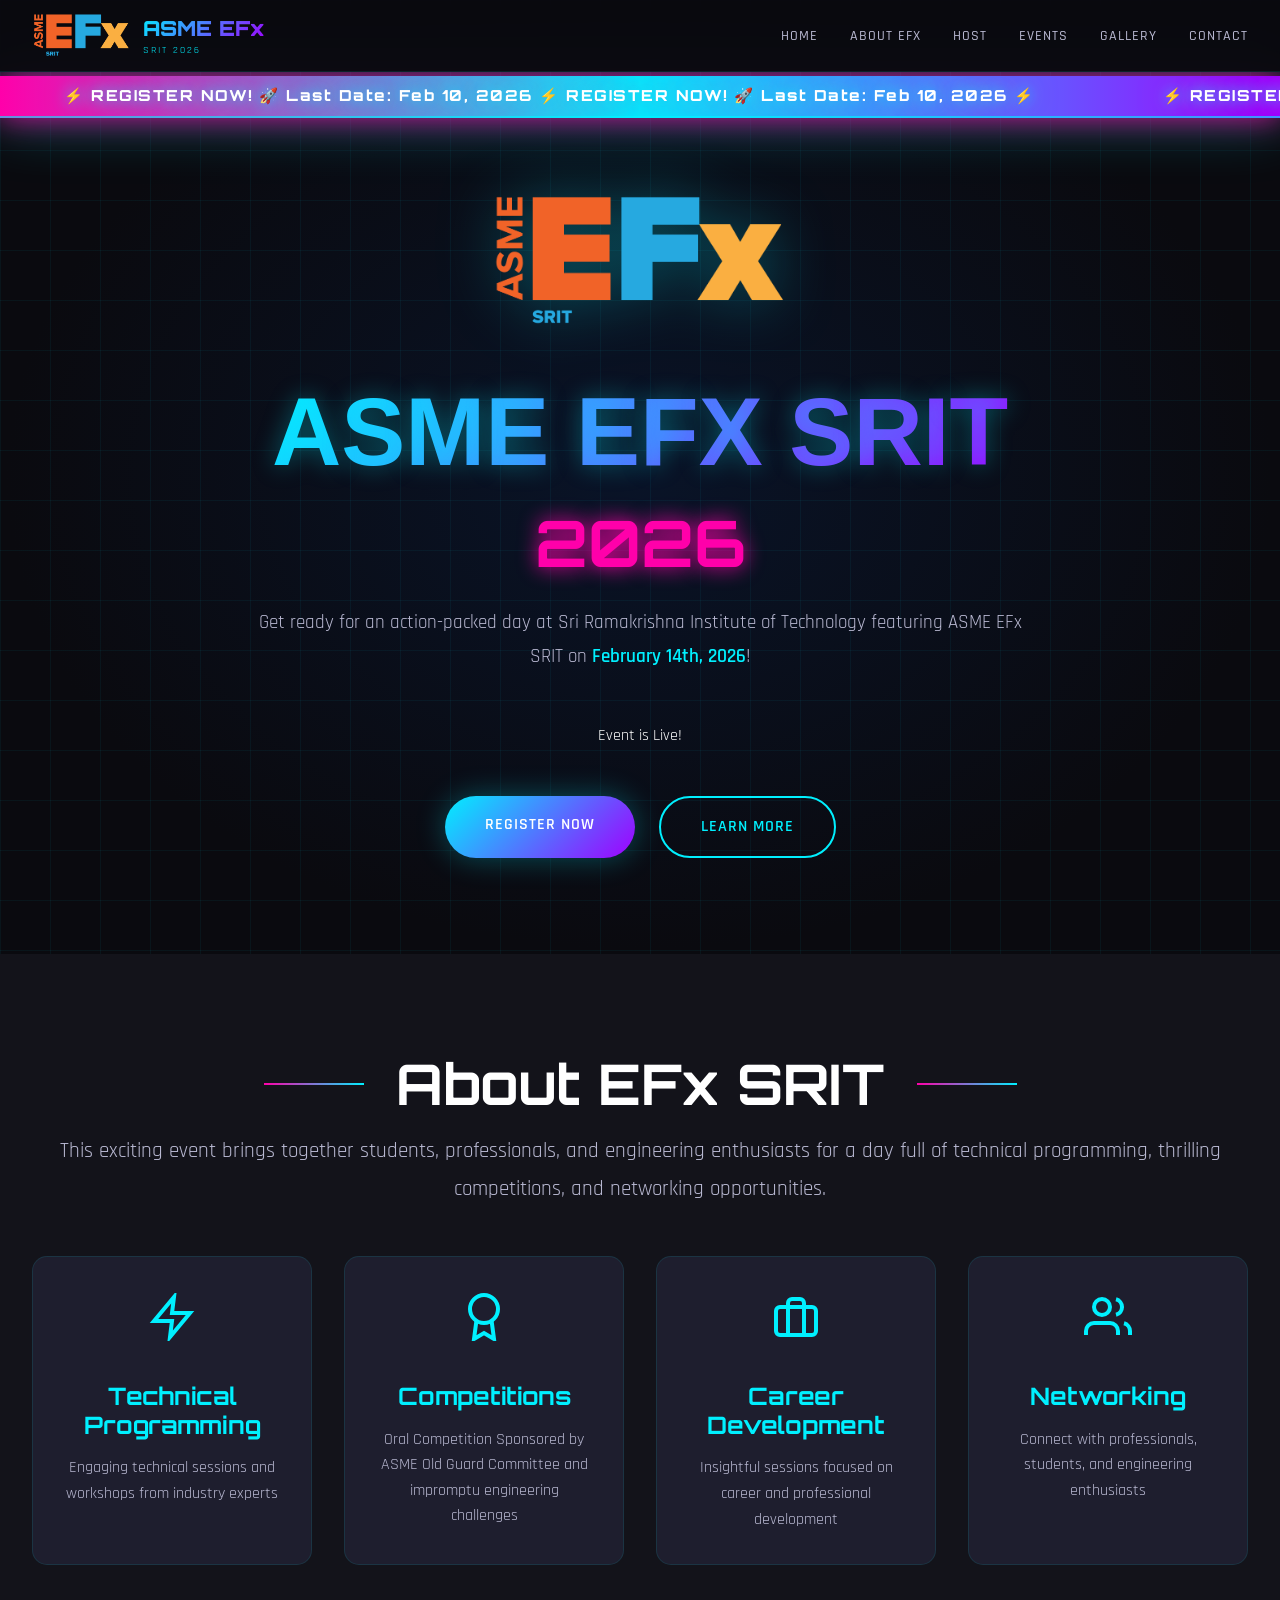
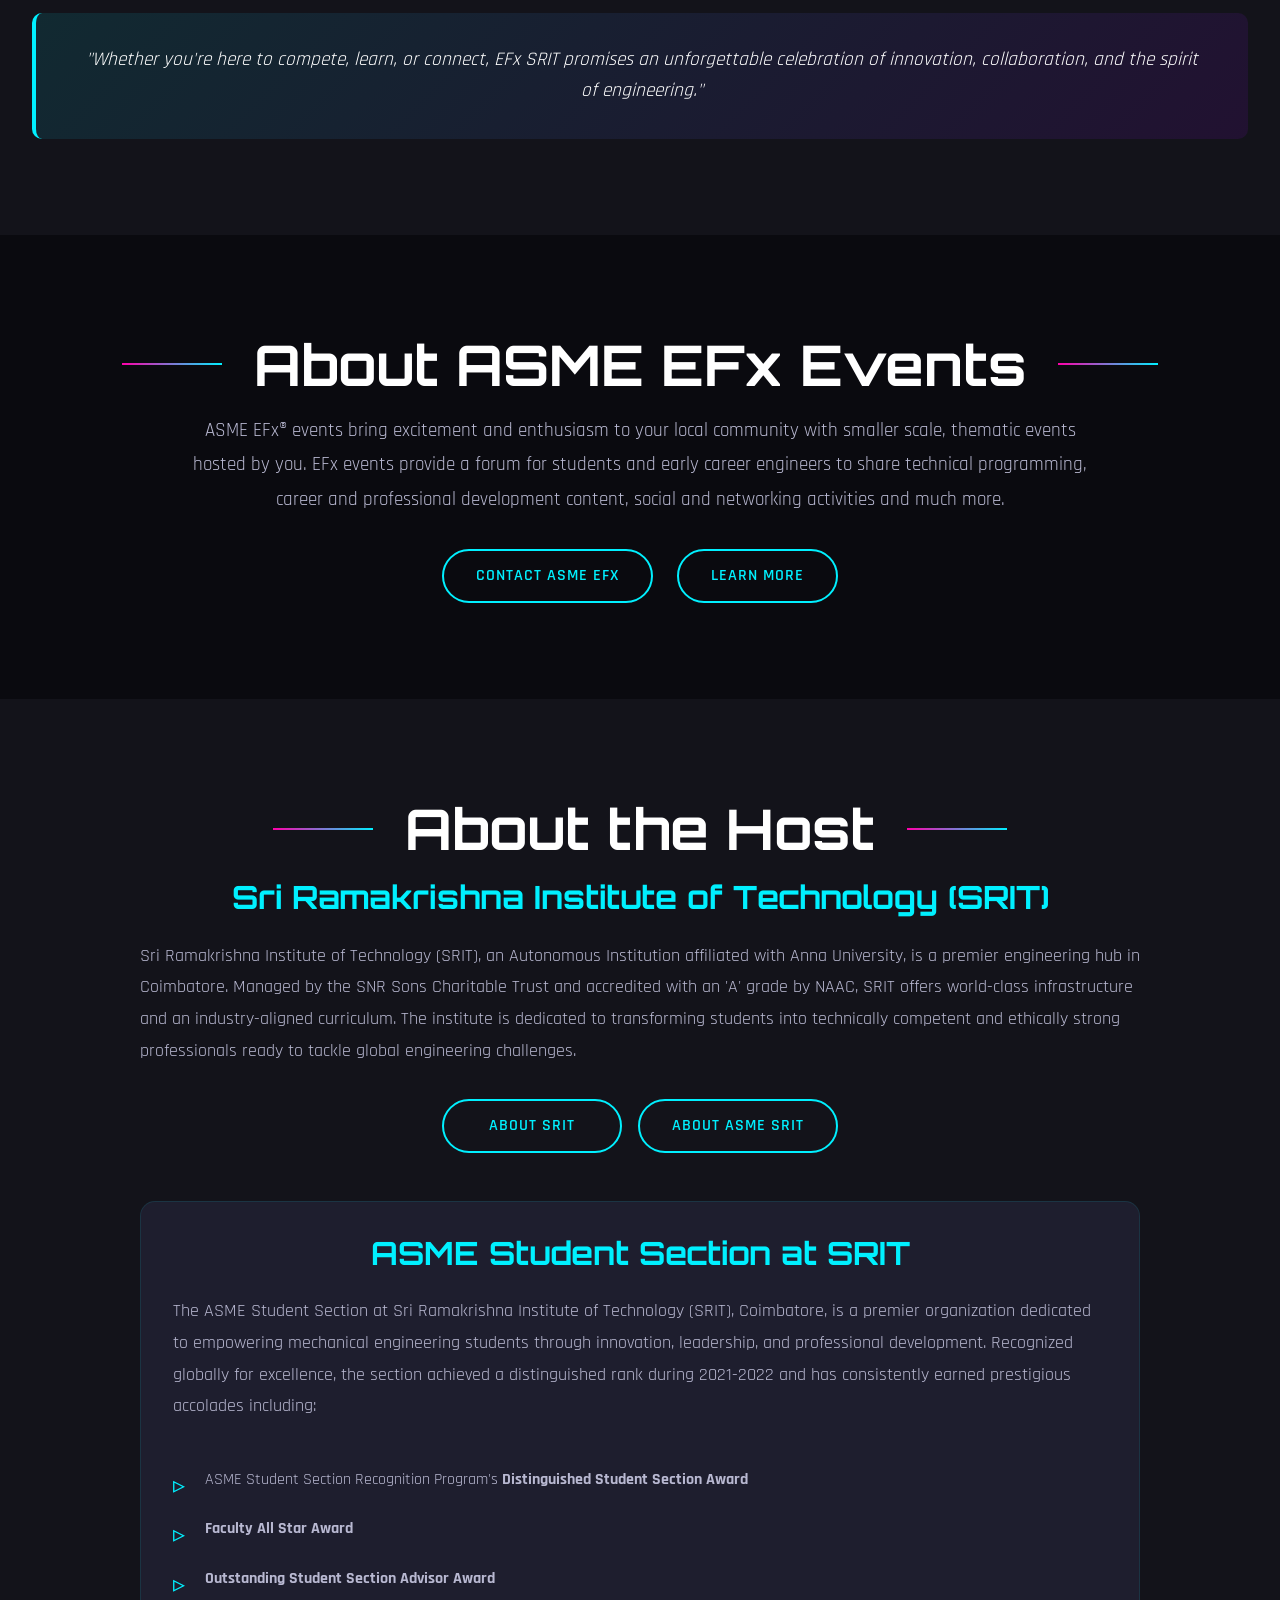
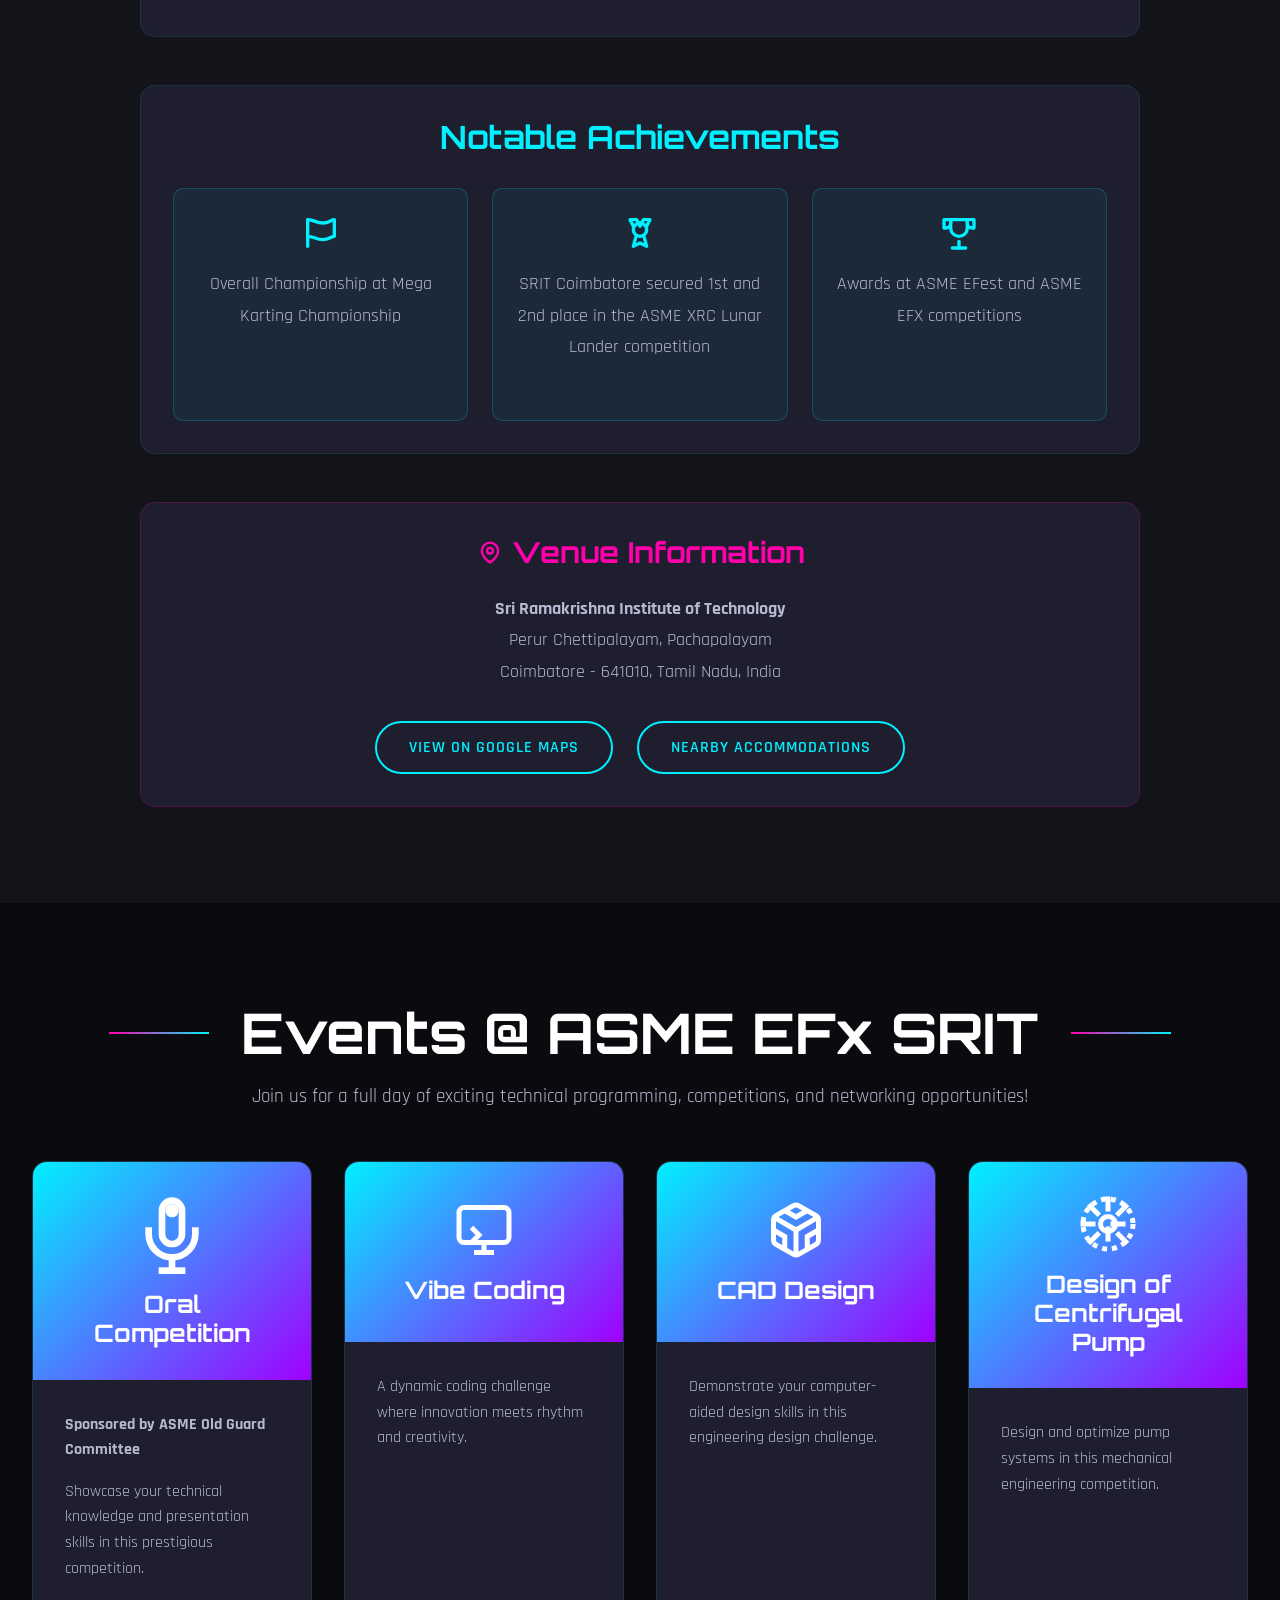
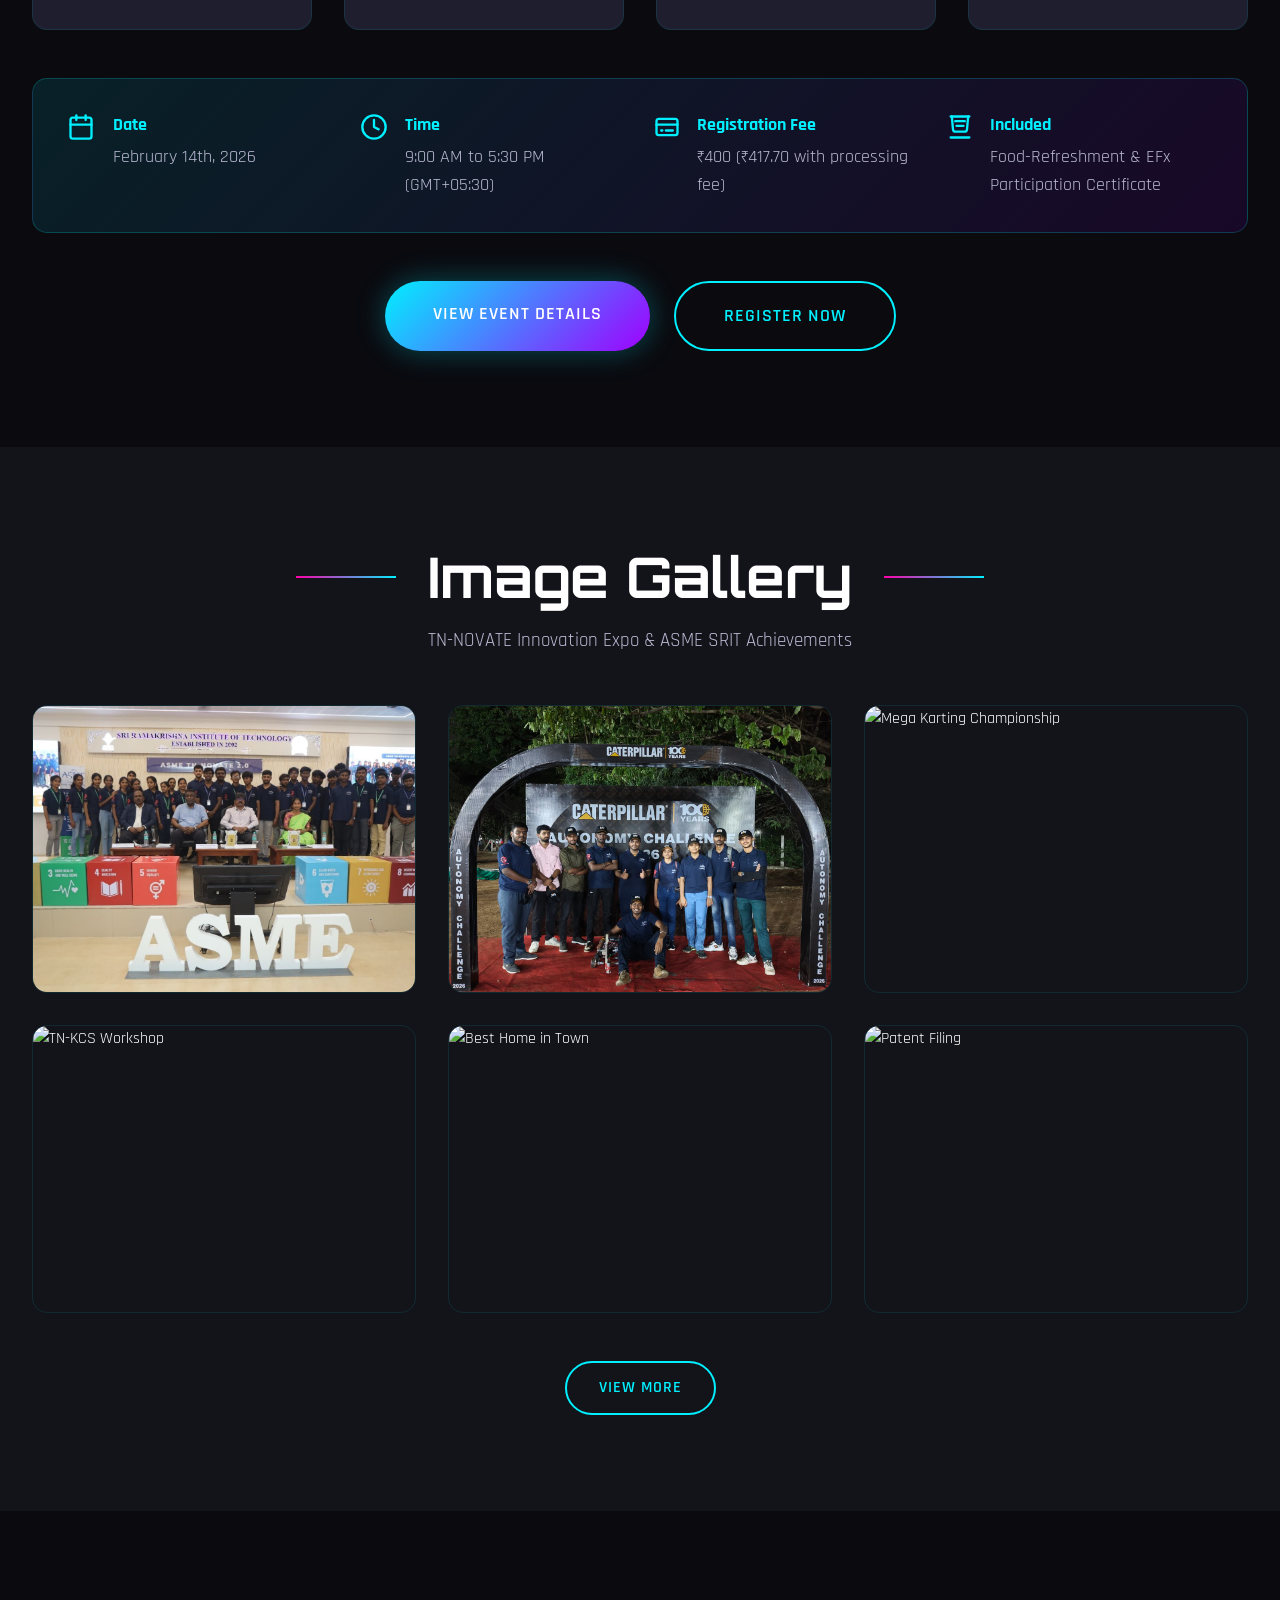
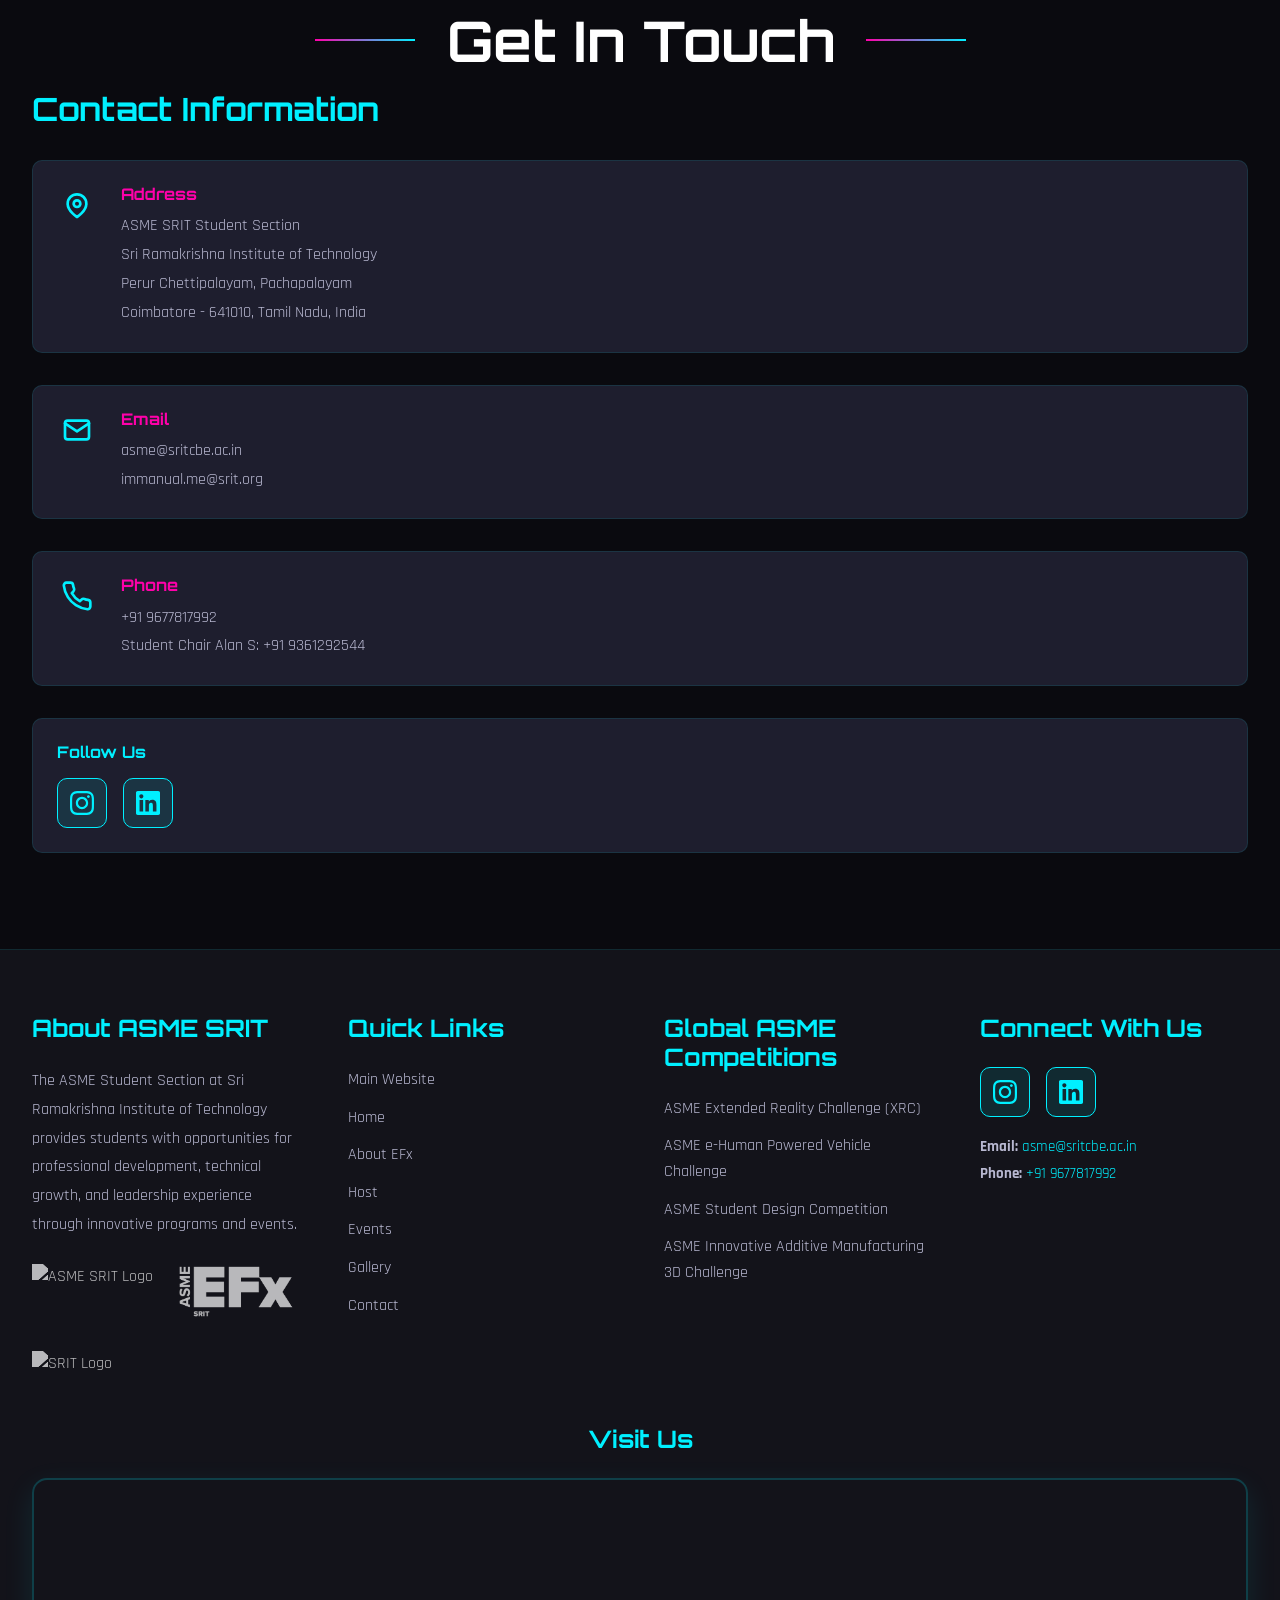
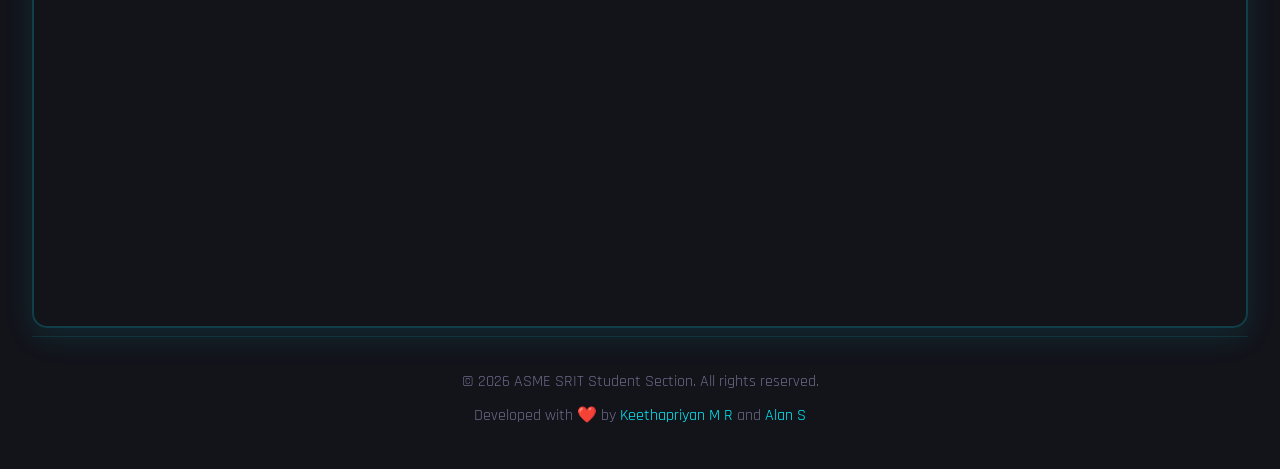
==== commit 2366e3d7: "fixed bugs" ====
--- a/index.html
+++ b/index.html
@@ -16,7 +16,6 @@
     <div class="loading-screen">
         <div class="loading-content">
             <img src="assets/images/Coloured_Artboard Cu-01.png" alt="ASME EFx SRIT" class="loading-logo">
-            <div class="loading-spinner"></div>
         </div>
     </div>
     
@@ -655,7 +654,7 @@
             
             <div class="footer-bottom">
                 <p>&copy; 2026 ASME SRIT Student Section. All rights reserved.</p>
-                <p>Developed with by <a href="https://www.linkedin.com/in/keethapriyan2007/" target="_blank">Keethapriyan M R</a> and <a href="https://www.linkedin.com/in/alan-s-9385a328a/" target="_blank">Alan S</a></p>
+                <p>Developed with ❤️ by <a href="https://www.linkedin.com/in/keethapriyan2007/" target="_blank">Keethapriyan M R</a> and <a href="https://www.linkedin.com/in/alan-s-9385a328a/" target="_blank">Alan S</a></p>
             </div>
         </div>
     </footer>
--- a/styles.css
+++ b/styles.css
@@ -28,19 +28,8 @@
 .loading-logo {
     width: 150px;
     height: auto;
-    margin-bottom: 2rem;
     animation: float 3s ease-in-out infinite;
     filter: drop-shadow(0 0 20px var(--neon-cyan));
-}
-
-.loading-spinner {
-    width: 60px;
-    height: 60px;
-    margin: 0 auto;
-    border: 4px solid rgba(0, 240, 255, 0.1);
-    border-top: 4px solid var(--neon-cyan);
-    border-radius: 50%;
-    animation: spin 1s linear infinite;
 }
 
 @keyframes fadeInScale {
@@ -1562,6 +1551,7 @@
 
 .event-detail-card {
     width: 100%;
+    padding: 3rem;
 }
 @media (max-width: 768px) {
 
@@ -1630,3 +1620,36 @@
   font-size: 22px;
   cursor: pointer;
 }
+@media (max-width: 768px) {
+
+  .event-detail-card {
+    padding: 1.5rem;   /* reduce heavy padding */
+  }
+
+  .event-detail-header {
+    flex-direction: column;   /* stack logo and title */
+    text-align: center;
+    gap: 1rem;
+  }
+
+  .event-detail-title {
+    font-size: 1.8rem;
+    line-height: 1.3;
+  }
+
+  .event-detail-content p,
+  .event-detail-content li {
+    font-size: 1rem;
+    line-height: 1.7;
+  }
+
+  .event-detail-content ul {
+    margin-left: 1.2rem;  /* prevent edge collision */
+  }
+
+}
+@media (max-width: 768px) {
+  .container {
+    padding: 0 1rem;
+  }
+}
